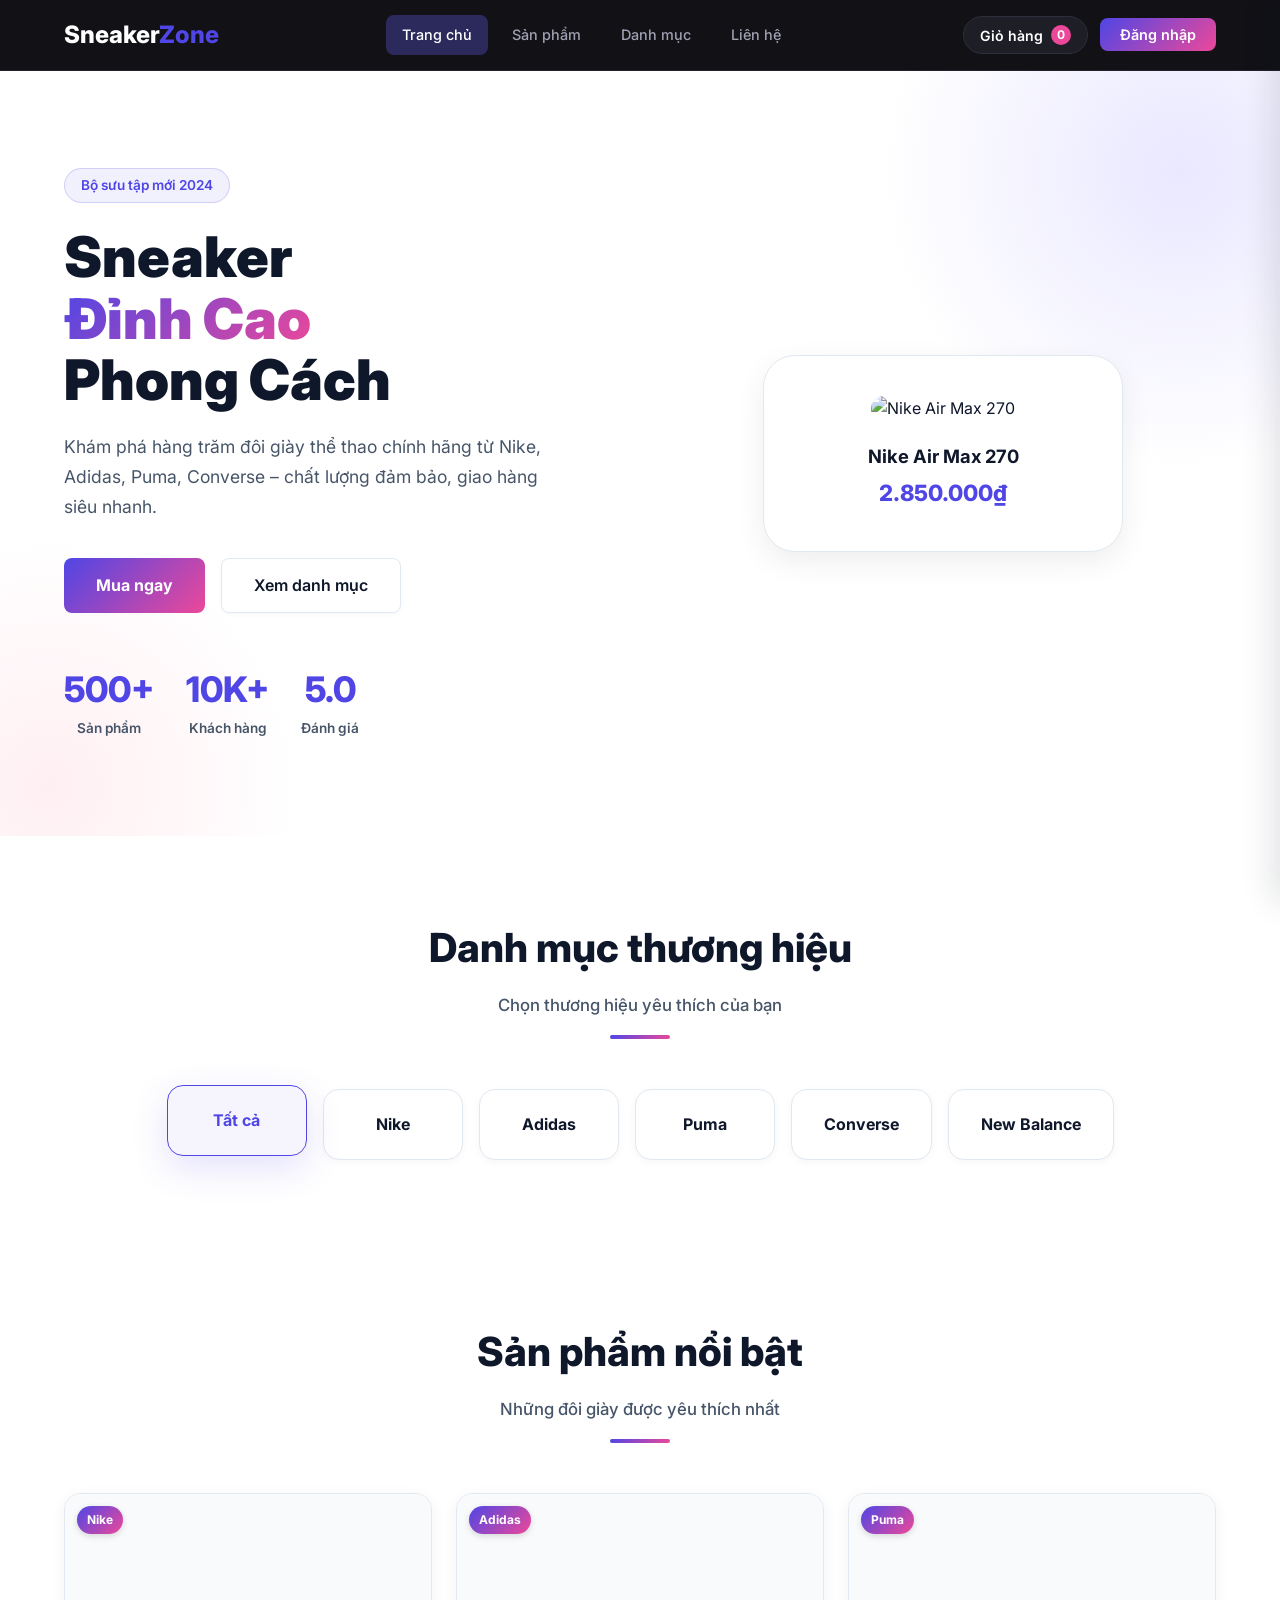
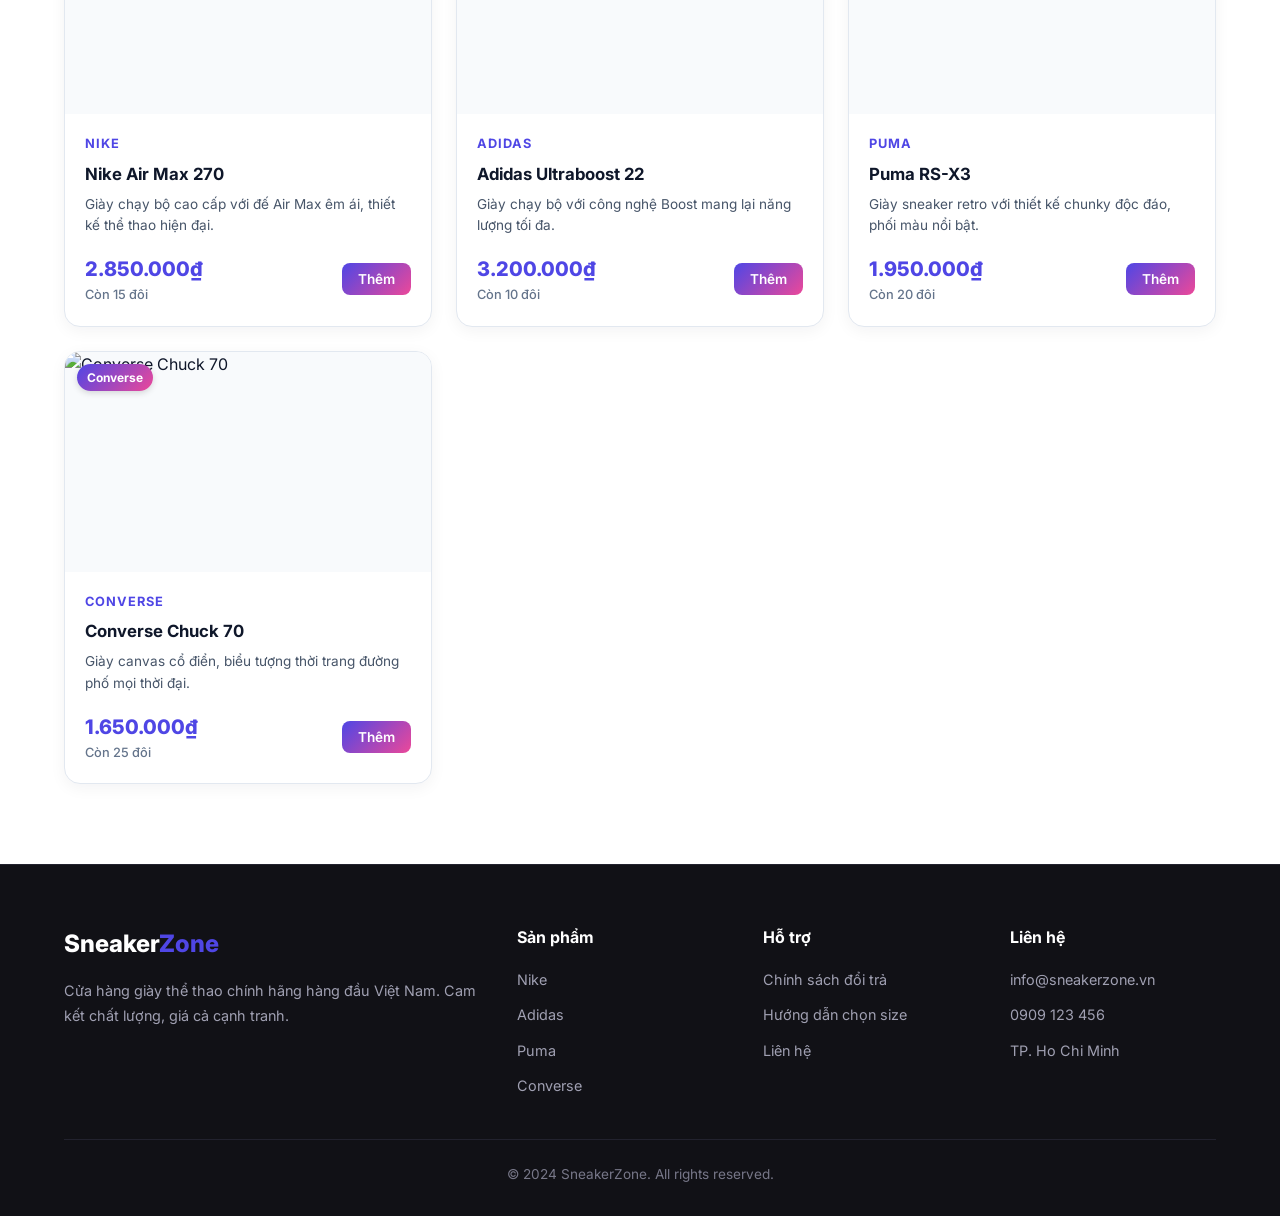
==== index.html @ d0585a39 "up" ====
<!DOCTYPE html>
<html lang="vi">
<head>
  <meta charset="UTF-8" />
  <meta name="viewport" content="width=device-width, initial-scale=1.0" />
  <title>SneakerZone – Giày Thể Thao Cao Cấp</title>
  <meta name="description" content="SneakerZone – Cửa hàng giày thể thao chính hãng Nike, Adidas, Puma, Converse. Chất lượng đảm bảo, giá tốt nhất." />
  <link rel="stylesheet" href="style.css" />
</head>
<body>

<!-- ========== HEADER ========== -->
<header class="header">
  <div class="header-inner">
    <a href="index.html" class="logo">
      <div class="logo-text">Sneaker<span>Zone</span></div>
    </a>

    <nav class="nav" id="mainNav">
      <a href="index.html" class="active">Trang chủ</a>
      <a href="products.html">Sản phẩm</a>
      <a href="#categories">Danh mục</a>
      <a href="#footer">Liên hệ</a>
    </nav>

    <div class="header-actions">
      <!-- Nút giỏ hàng -->
      <button class="btn-icon" id="btnOpenCart" title="Giỏ hàng">
        Giỏ hàng
        <span class="cart-badge" id="cartBadge">0</span>
      </button>

      <!-- Nút đăng nhập / thông tin user -->
      <div id="headerUserArea">
        <a href="login.html" class="btn-login">Đăng nhập</a>
      </div>
    </div>
  </div>
</header>

<!-- ========== CART SIDEBAR ========== -->
<div class="cart-overlay" id="cartOverlay"></div>
<aside class="cart-sidebar" id="cartSidebar">
  <div class="cart-header">
    <h3>Giỏ hàng của bạn</h3>
    <button class="btn-close-cart" id="btnCloseCart">✕</button>
  </div>
  <div class="cart-items" id="cartItemsContainer">
    <div class="cart-empty">
      <p>Giỏ hàng trống</p>
    </div>
  </div>
  <div class="cart-footer" id="cartFooter" style="display:none">
    <div class="cart-total">
      <span>Tổng cộng:</span>
      <span id="cartTotal">0₫</span>
    </div>
    <button class="btn-checkout" id="btnCheckout">Thanh toán ngay →</button>
  </div>
</aside>

<!-- ========== HERO SECTION ========== -->
<section class="hero">
  <div class="hero-content">
    <div class="hero-text">
      <div class="hero-badge">Bộ sưu tập mới 2024</div>
      <h1 class="hero-title">
        Sneaker <br />
        <span class="gradient-text">Đỉnh Cao</span><br />
        Phong Cách
      </h1>
      <p class="hero-desc">
        Khám phá hàng trăm đôi giày thể thao chính hãng từ Nike, Adidas, Puma,
        Converse – chất lượng đảm bảo, giao hàng siêu nhanh.
      </p>
      <div class="hero-btns">
        <a href="products.html" class="btn-primary">Mua ngay</a>
        <a href="#categories" class="btn-secondary">Xem danh mục</a>
      </div>
      <div class="hero-stats">
        <div class="stat">
          <div class="stat-number">500+</div>
          <div class="stat-label">Sản phẩm</div>
        </div>
        <div class="stat">
          <div class="stat-number">10K+</div>
          <div class="stat-label">Khách hàng</div>
        </div>
        <div class="stat">
          <div class="stat-number">5.0</div>
          <div class="stat-label">Đánh giá</div>
        </div>
      </div>
    </div>

    <div class="hero-image-area">
      <div class="hero-shoe-card">
        <img src="https://images.unsplash.com/photo-1542291026-7eec264c27ff?w=400&h=280&fit=crop" alt="Nike Air Max 270" />
        <div class="hero-shoe-label">Nike Air Max 270</div>
        <div class="hero-shoe-price">2.850.000₫</div>
      </div>
    </div>
  </div>
</section>

<!-- ========== CATEGORIES ========== -->
<section class="section" id="categories">
  <div class="section-header">
    <h2>Danh mục thương hiệu</h2>
    <p>Chọn thương hiệu yêu thích của bạn</p>
    <div class="line"></div>
  </div>
  <div class="categories-grid" id="categoriesContainer"></div>
</section>

<!-- ========== FEATURED PRODUCTS ========== -->
<section class="section section-dark" id="featured">
  <div class="section-header">
    <h2>Sản phẩm nổi bật</h2>
    <p>Những đôi giày được yêu thích nhất</p>
    <div class="line"></div>
  </div>
  <div class="products-grid" id="featuredProductsContainer"></div>
</section>

<!-- ========== FOOTER ========== -->
<footer class="footer" id="footer">
  <div class="footer-grid">
    <div class="footer-brand">
      <div class="logo">
      <div class="logo-text">Sneaker<span>Zone</span></div>
      </div>
      <p>Cửa hàng giày thể thao chính hãng hàng đầu Việt Nam. Cam kết chất lượng, giá cả cạnh tranh.</p>
    </div>
    <div class="footer-col">
      <h4>Sản phẩm</h4>
      <ul>
        <li><a href="products.html">Nike</a></li>
        <li><a href="products.html">Adidas</a></li>
        <li><a href="products.html">Puma</a></li>
        <li><a href="products.html">Converse</a></li>
      </ul>
    </div>
    <div class="footer-col">
      <h4>Hỗ trợ</h4>
      <ul>
        <li><a href="#">Chính sách đổi trả</a></li>
        <li><a href="#">Hướng dẫn chọn size</a></li>
        <li><a href="#">Liên hệ</a></li>
      </ul>
    </div>
    <div class="footer-col">
      <h4>Liên hệ</h4>
      <ul>
        <li><a href="#">info@sneakerzone.vn</a></li>
        <li><a href="#">0909 123 456</a></li>
        <li><a href="#">TP. Ho Chi Minh</a></li>
      </ul>
    </div>
  </div>
  <div class="footer-bottom">
    <p>© 2024 SneakerZone. All rights reserved.</p>
  </div>
</footer>

<!-- ========== TOAST ========== -->
<div class="toast-container" id="toastContainer"></div>

<script src="js/Cart.js"></script>
<script src="js/main.js"></script>
</body>
</html>
---- style.css ----
/* ===== GOOGLE FONTS ===== */
@import url('https://fonts.googleapis.com/css2?family=Inter:wght@300;400;500;600;700;800;900&display=swap');

/* ===== CSS VARIABLES ===== */
:root {
  --primary: #4F46E5;        /* Indigo chuẩn hiện đại, tương phản hoàn hảo trên nền trắng */
  --primary-dark: #4338CA;
  --primary-light: #6366F1;
  --secondary: #EC4899;
  --accent: #10B981;

  /* Hệ màu chuẩn xác trên nền trắng (độ tương phản cao, dễ đọc) */
  --dark: #ffffff;           /* nền body = trắng */
  --dark-2: #ffffff;         /* nền section = trắng */
  --dark-3: #f8fafc;         /* nền phụ trợ = slate-50 */
  --dark-card: #ffffff;      /* nền card = trắng */
  --text-primary: #0f172a;   /* chữ chính & tiêu đề = slate-900 đen sắc nét */
  --text-secondary: #475569; /* chữ mô tả = slate-600 xám đậm rõ ràng */
  --text-muted: #64748b;     /* chữ phụ, nhãn nhỏ = slate-500 */
  --border: #e2e8f0;         /* viền phân cách slate-200 */

  --success: #16a34a;
  --warning: #d97706;
  --danger: #dc2626;

  --gradient-main: linear-gradient(135deg, #4F46E5 0%, #EC4899 100%);
  --gradient-card: linear-gradient(145deg, #ffffff 0%, #f8fafc 100%);
  --shadow: 0 4px 20px rgba(15, 23, 42, 0.06);
  --shadow-hover: 0 12px 36px rgba(79, 70, 229, 0.16);
  --radius: 16px;
  --radius-sm: 8px;
  --transition: all 0.25s ease;
}

/* ===== RESET & BASE ===== */
* {
  margin: 0;
  padding: 0;
  box-sizing: border-box;
}

body {
  font-family: 'Inter', sans-serif;
  background-color: var(--dark);
  color: var(--text-primary);
  min-height: 100vh;
  line-height: 1.6;
}

a {
  text-decoration: none;
  color: inherit;
}

ul { list-style: none; }
img { max-width: 100%; }
button { cursor: pointer; font-family: inherit; }
input, textarea, select { font-family: inherit; }

/* ===== SCROLLBAR ===== */
::-webkit-scrollbar { width: 6px; }
::-webkit-scrollbar-track { background: #f0f0f5; }
::-webkit-scrollbar-thumb { background: var(--primary); border-radius: 3px; }

/* ===== HEADER ===== */
.header {
  position: sticky;
  top: 0;
  z-index: 1000;
  background: #111116;
  border-bottom: 1px solid #22222e;
  padding: 0 5%;
}

.header-inner {
  display: flex;
  align-items: center;
  justify-content: space-between;
  height: 70px;
  max-width: 1400px;
  margin: 0 auto;
}

.logo {
  display: flex;
  align-items: center;
  gap: 10px;
  font-size: 1.5rem;
  font-weight: 800;
  color: #ffffff;
}

.logo-icon { font-size: 2rem; }
.logo-text { color: #ffffff; }
.logo-text span { color: var(--primary); }

.nav { display: flex; gap: 8px; }
.nav a {
  padding: 8px 16px;
  border-radius: var(--radius-sm);
  font-weight: 500;
  color: #a0a0b2;
  transition: var(--transition);
  font-size: 0.9rem;
}
.nav a:hover {
  color: #ffffff;
  background: rgba(255, 255, 255, 0.08);
}
.nav a.active {
  color: #ffffff;
  background: rgba(108, 99, 255, 0.3);
}

.header-actions { display: flex; align-items: center; gap: 12px; }

.btn-icon {
  position: relative;
  width: auto;
  min-height: 38px;
  padding: 8px 16px;
  border: 1px solid #2e2e3d;
  background: #1e1e26;
  border-radius: 20px;
  display: inline-flex;
  align-items: center;
  gap: 8px;
  font-size: 0.88rem;
  font-weight: 600;
  transition: var(--transition);
  color: #ffffff;
}
.btn-icon:hover { border-color: var(--primary); background: #282834; }

.cart-badge {
  position: static;
  background: var(--secondary);
  color: white;
  min-width: 20px;
  height: 20px;
  padding: 0 6px;
  border-radius: 10px;
  font-size: 0.75rem;
  font-weight: 700;
  display: inline-flex;
  align-items: center;
  justify-content: center;
  line-height: 1;
}

.btn-login {
  padding: 8px 20px;
  background: var(--gradient-main);
  border: none;
  border-radius: var(--radius-sm);
  color: white;
  font-weight: 600;
  font-size: 0.9rem;
  transition: var(--transition);
}
.btn-login:hover { opacity: 0.85; transform: translateY(-1px); box-shadow: var(--shadow); }

.user-info {
  display: flex; align-items: center; gap: 8px;
  font-size: 0.9rem;
  padding: 6px 14px;
  background: #1e1e26;
  border: 1px solid #2e2e3d;
  border-radius: 20px;
  color: #ffffff;
}
.user-info span { color: #ffffff; }
.user-info .avatar {
  width: 28px; height: 28px;
  background: var(--gradient-main);
  border-radius: 50%;
  display: flex; align-items: center; justify-content: center;
  font-size: 0.8rem;
  color: #ffffff;
}
.btn-logout {
  padding: 6px 12px;
  background: transparent;
  border: 1px solid var(--danger);
  border-radius: var(--radius-sm);
  color: var(--danger);
  font-size: 0.8rem;
  transition: var(--transition);
}
.btn-logout:hover { background: var(--danger); color: white; }

/* ===== HERO SECTION ===== */
.hero {
  min-height: 85vh;
  display: flex;
  align-items: center;
  padding: 0 5%;
  background: #ffffff;
  position: relative;
  overflow: hidden;
}
.hero::before {
  content: '';
  position: absolute;
  top: -200px; right: -200px;
  width: 600px; height: 600px;
  background: radial-gradient(circle, rgba(108,99,255,0.15) 0%, transparent 70%);
  border-radius: 50%;
}
.hero::after {
  content: '';
  position: absolute;
  bottom: -200px; left: -200px;
  width: 500px; height: 500px;
  background: radial-gradient(circle, rgba(255,101,132,0.1) 0%, transparent 70%);
  border-radius: 50%;
}

.hero-content {
  max-width: 1400px;
  margin: 0 auto;
  display: grid;
  grid-template-columns: 1fr 1fr;
  gap: 60px;
  align-items: center;
  width: 100%;
  position: relative; z-index: 1;
}

.hero-badge {
  display: inline-flex; align-items: center; gap: 8px;
  background: rgba(79, 70, 229, 0.08);
  border: 1px solid rgba(79, 70, 229, 0.2);
  padding: 6px 16px;
  border-radius: 100px;
  font-size: 0.85rem;
  color: var(--primary);
  font-weight: 600;
  margin-bottom: 24px;
}

.hero-title {
  font-size: 3.5rem;
  font-weight: 900;
  line-height: 1.1;
  margin-bottom: 20px;
  color: var(--text-primary);
}
.hero-title .gradient-text {
  background: var(--gradient-main);
  -webkit-background-clip: text;
  -webkit-text-fill-color: transparent;
  background-clip: text;
}

.hero-desc {
  color: var(--text-secondary);
  font-size: 1.1rem;
  margin-bottom: 36px;
  max-width: 480px;
  line-height: 1.7;
}

.hero-btns { display: flex; gap: 16px; flex-wrap: wrap; }
.btn-primary {
  padding: 14px 32px;
  background: var(--gradient-main);
  border: none;
  border-radius: var(--radius-sm);
  color: white;
  font-weight: 700;
  font-size: 1rem;
  transition: var(--transition);
  display: inline-flex; align-items: center; gap: 8px;
}
.btn-primary:hover { transform: translateY(-2px); box-shadow: var(--shadow-hover); opacity: 0.9; }

.btn-secondary {
  padding: 14px 32px;
  background: #ffffff;
  border: 1px solid var(--border);
  border-radius: var(--radius-sm);
  color: var(--text-primary);
  font-weight: 600;
  font-size: 1rem;
  transition: var(--transition);
  display: inline-flex; align-items: center; gap: 8px;
  box-shadow: 0 2px 4px rgba(0, 0, 0, 0.03);
}
.btn-secondary:hover { border-color: var(--primary); color: var(--primary); background: rgba(79, 70, 229, 0.04); }

.hero-stats {
  display: flex; gap: 32px; margin-top: 48px;
}
.stat { text-align: center; }
.stat-number { font-size: 2.2rem; font-weight: 800; color: var(--primary); }
.stat-label { font-size: 0.85rem; color: var(--text-secondary); font-weight: 600; }

.hero-image-area {
  display: flex; align-items: center; justify-content: center;
  position: relative;
}
.hero-shoe-card {
  background: #ffffff;
  border: 1px solid var(--border);
  border-radius: 32px;
  padding: 40px;
  width: 360px;
  text-align: center;
  box-shadow: 0 10px 30px rgba(0, 0, 0, 0.07);
  animation: floatUpDown 3s ease-in-out infinite;
}
@keyframes floatUpDown {
  0%, 100% { transform: translateY(0px); }
  50% { transform: translateY(-12px); }
}
.hero-shoe-card img { width: 100%; border-radius: 16px; }
.hero-shoe-label {
  margin-top: 20px;
  font-weight: 700;
  font-size: 1.15rem;
  color: var(--text-primary);
}
.hero-shoe-price { color: var(--primary); font-size: 1.4rem; font-weight: 800; margin-top: 4px; }

/* ===== SECTIONS ===== */
.section { padding: 80px 5%; }
.section-dark { background: var(--dark-2); }
.section-header { text-align: center; margin-bottom: 50px; }
.section-header h2 { font-size: 2.5rem; font-weight: 800; margin-bottom: 12px; color: var(--text-primary); }
.section-header p { color: var(--text-secondary); font-size: 1.05rem; font-weight: 500; }
.section-header .line {
  width: 60px; height: 4px;
  background: var(--gradient-main);
  border-radius: 2px;
  margin: 16px auto 0;
}

/* ===== CATEGORIES ===== */
.categories-grid {
  display: flex;
  gap: 16px;
  flex-wrap: wrap;
  justify-content: center;
  max-width: 1400px; margin: 0 auto;
}

.category-card {
  background: #ffffff;
  border: 1px solid var(--border);
  border-radius: var(--radius);
  padding: 22px 32px;
  text-align: center;
  cursor: pointer;
  transition: var(--transition);
  min-width: 140px;
  box-shadow: 0 2px 8px rgba(15, 23, 42, 0.04);
}
.category-card:hover, .category-card.active {
  border-color: var(--primary);
  background: rgba(79, 70, 229, 0.05);
  transform: translateY(-4px);
  box-shadow: var(--shadow-hover);
}
.category-card:hover .category-name,
.category-card.active .category-name {
  color: var(--primary);
}
.category-icon { font-size: 2.5rem; margin-bottom: 8px; }
.category-name { font-weight: 700; font-size: 1rem; color: var(--text-primary); }

/* ===== PRODUCTS GRID ===== */
.products-grid {
  display: grid;
  grid-template-columns: repeat(auto-fill, minmax(280px, 1fr));
  gap: 24px;
  max-width: 1400px; margin: 0 auto;
}

.product-card {
  background: #ffffff;
  border: 1px solid var(--border);
  border-radius: var(--radius);
  overflow: hidden;
  transition: var(--transition);
  cursor: pointer;
  box-shadow: 0 4px 16px rgba(15, 23, 42, 0.05);
}
.product-card:hover {
  border-color: var(--primary);
  transform: translateY(-6px);
  box-shadow: var(--shadow-hover);
}

.product-image-wrap {
  position: relative;
  overflow: hidden;
  height: 220px;
  background: var(--dark-3);
}
.product-image-wrap img {
  width: 100%; height: 100%;
  object-fit: cover;
  transition: transform 0.5s ease;
}
.product-card:hover .product-image-wrap img { transform: scale(1.08); }

.product-badge {
  position: absolute; top: 12px; left: 12px;
  background: var(--gradient-main);
  color: white;
  padding: 4px 10px;
  border-radius: 100px;
  font-size: 0.75rem;
  font-weight: 700;
  box-shadow: 0 2px 6px rgba(0, 0, 0, 0.15);
}

.product-info { padding: 20px; }
.product-category { color: var(--primary); font-size: 0.8rem; font-weight: 700; text-transform: uppercase; letter-spacing: 1px; }
.product-name { font-size: 1.05rem; font-weight: 700; margin: 6px 0; color: var(--text-primary); }
.product-desc { color: var(--text-secondary); font-size: 0.85rem; margin-bottom: 16px; line-height: 1.6; display: -webkit-box; -webkit-line-clamp: 2; -webkit-box-orient: vertical; overflow: hidden; }

.product-footer {
  display: flex; align-items: center; justify-content: space-between;
}
.product-price { font-size: 1.25rem; font-weight: 800; color: var(--primary); }
.product-stock { font-size: 0.8rem; color: var(--text-muted); font-weight: 500; }

.btn-add-cart {
  padding: 8px 16px;
  background: var(--gradient-main);
  border: none;
  border-radius: var(--radius-sm);
  color: white;
  font-weight: 600;
  font-size: 0.85rem;
  transition: var(--transition);
}
.btn-add-cart:hover { opacity: 0.85; transform: scale(1.05); }

/* ===== CART SIDEBAR ===== */
.cart-overlay {
  position: fixed; inset: 0; z-index: 2000;
  background: rgba(0,0,0,0.6);
  backdrop-filter: blur(4px);
  display: none;
}
.cart-overlay.open { display: block; }

.cart-sidebar {
  position: fixed; top: 0; right: -420px;
  width: 420px; height: 100vh;
  background: #ffffff;
  border-left: 1px solid var(--border);
  z-index: 2001;
  display: flex; flex-direction: column;
  transition: right 0.4s cubic-bezier(0.4,0,0.2,1);
  box-shadow: -8px 0 30px rgba(15, 23, 42, 0.12);
}
.cart-sidebar.open { right: 0; }

.cart-header {
  padding: 24px;
  border-bottom: 1px solid var(--border);
  display: flex; align-items: center; justify-content: space-between;
}
.cart-header h3 { font-size: 1.2rem; font-weight: 700; color: var(--text-primary); }
.btn-close-cart {
  width: 36px; height: 36px;
  background: #f8fafc;
  border: 1px solid var(--border);
  border-radius: var(--radius-sm);
  color: var(--text-secondary); font-size: 1.2rem;
  display: flex; align-items: center; justify-content: center;
  transition: var(--transition);
}
.btn-close-cart:hover { border-color: var(--danger); color: var(--danger); }

.cart-items { flex: 1; overflow-y: auto; padding: 16px 24px; }

.cart-empty {
  text-align: center; padding: 60px 20px;
  color: var(--text-muted);
}
.cart-empty p { font-size: 1rem; font-weight: 500; color: var(--text-secondary); }

.cart-item {
  display: flex; gap: 12px; align-items: center;
  padding: 12px 0;
  border-bottom: 1px solid var(--border);
}
.cart-item img { width: 70px; height: 70px; object-fit: cover; border-radius: var(--radius-sm); }
.cart-item-info { flex: 1; }
.cart-item-name { font-weight: 600; font-size: 0.95rem; margin-bottom: 4px; color: var(--text-primary); }
.cart-item-price { color: var(--primary); font-weight: 700; }

.cart-item-controls {
  display: flex; align-items: center; gap: 8px;
}
.qty-btn {
  width: 28px; height: 28px;
  background: #f8fafc;
  border: 1px solid var(--border);
  border-radius: 6px;
  color: var(--text-primary);
  font-size: 1rem; font-weight: 700;
  display: flex; align-items: center; justify-content: center;
  transition: var(--transition);
}
.qty-btn:hover { border-color: var(--primary); color: var(--primary); }
.qty-num { font-weight: 700; min-width: 20px; text-align: center; color: var(--text-primary); }
.btn-remove-cart {
  background: none; border: none;
  color: var(--danger); font-size: 1rem;
  transition: var(--transition); padding: 4px;
}
.btn-remove-cart:hover { transform: scale(1.2); }

.cart-footer {
  padding: 24px;
  border-top: 1px solid var(--border);
}
.cart-total { display: flex; justify-content: space-between; margin-bottom: 16px; align-items: center; }
.cart-total span:first-child { color: var(--text-secondary); font-weight: 600; font-size: 1rem; }
.cart-total span:last-child { font-size: 1.35rem; font-weight: 800; color: var(--primary); }
.btn-checkout {
  width: 100%;
  padding: 14px;
  background: var(--gradient-main);
  border: none;
  border-radius: var(--radius-sm);
  color: white;
  font-weight: 700;
  font-size: 1rem;
  transition: var(--transition);
}
.btn-checkout:hover { opacity: 0.85; transform: translateY(-1px); box-shadow: var(--shadow); }

/* ===== LOGIN PAGE ===== */
.login-page {
  min-height: 100vh;
  display: flex; align-items: center; justify-content: center;
  background: var(--dark);
  padding: 20px;
  position: relative; overflow: hidden;
}
.login-page::before {
  content: '';
  position: absolute; top: -300px; left: -300px;
  width: 700px; height: 700px;
  background: radial-gradient(circle, rgba(108,99,255,0.1) 0%, transparent 60%);
  border-radius: 50%;
}

.login-card {
  background: #ffffff;
  border: 1px solid var(--border);
  border-radius: 24px;
  padding: 48px;
  width: 100%; max-width: 440px;
  position: relative; z-index: 1;
  box-shadow: 0 10px 30px rgba(15, 23, 42, 0.08);
}
.login-logo { text-align: center; margin-bottom: 32px; }
.login-logo .logo-icon { font-size: 3rem; }
.login-logo h2 { font-size: 1.8rem; font-weight: 800; margin-top: 8px; color: var(--text-primary); }
.login-logo p { color: var(--text-secondary); font-size: 0.9rem; }

.form-group { margin-bottom: 20px; }
.form-group label { display: block; margin-bottom: 8px; font-weight: 600; font-size: 0.9rem; color: var(--text-primary); }
.form-group input {
  width: 100%; padding: 12px 16px;
  background: #f8fafc;
  border: 1px solid var(--border);
  border-radius: var(--radius-sm);
  color: var(--text-primary);
  font-size: 0.95rem;
  transition: var(--transition);
}
.form-group input:focus {
  outline: none;
  border-color: var(--primary);
  box-shadow: 0 0 0 3px rgba(79, 70, 229, 0.1);
  background: #ffffff;
}
.form-group .error-msg { color: var(--danger); font-size: 0.8rem; margin-top: 6px; display: none; }
.form-group .error-msg.show { display: block; }

.btn-submit {
  width: 100%; padding: 14px;
  background: var(--gradient-main);
  border: none;
  border-radius: var(--radius-sm);
  color: white;
  font-weight: 700;
  font-size: 1rem;
  transition: var(--transition);
  margin-top: 8px;
}
.btn-submit:hover { opacity: 0.85; transform: translateY(-1px); box-shadow: var(--shadow); }

.login-hint {
  margin-top: 24px;
  padding: 16px;
  background: rgba(79, 70, 229, 0.05);
  border: 1px solid rgba(79, 70, 229, 0.15);
  border-radius: var(--radius-sm);
  font-size: 0.85rem;
  color: var(--text-secondary);
  line-height: 1.8;
}
.login-hint strong { color: var(--text-primary); }
.login-hint code {
  background: #ffffff;
  padding: 2px 6px;
  border: 1px solid var(--border);
  border-radius: 4px;
  color: var(--primary);
  font-weight: 600;
}

/* ===== ADMIN PANEL ===== */
.admin-layout {
  display: flex; min-height: 100vh;
}

.admin-sidebar {
  width: 260px; flex-shrink: 0;
  background: #111116;
  border-right: 1px solid #22222e;
  padding: 24px 0;
  position: sticky; top: 0; height: 100vh; overflow-y: auto;
}
.admin-sidebar .logo { padding: 0 24px 24px; border-bottom: 1px solid #22222e; color: #ffffff; }
.admin-sidebar .logo-text { color: #ffffff; }
.admin-sidebar .logo-text span { color: var(--primary); }
.sidebar-nav { padding: 16px 12px; }
.sidebar-nav a {
  display: flex; align-items: center; gap: 12px;
  padding: 12px 16px;
  border-radius: var(--radius-sm);
  color: #a0a0b2;
  font-weight: 500;
  transition: var(--transition);
  margin-bottom: 4px;
}
.sidebar-nav a:hover, .sidebar-nav a.active {
  background: rgba(108,99,255,0.25);
  color: #ffffff;
}
.sidebar-nav a .nav-icon { font-size: 1.2rem; width: 24px; }

.admin-main { flex: 1; padding: 32px; background: #ffffff; overflow-y: auto; }
.admin-page-header {
  display: flex; align-items: center; justify-content: space-between;
  margin-bottom: 32px;
}
.admin-page-header h1 { font-size: 1.8rem; font-weight: 800; color: var(--text-primary); }

/* ===== STATS CARDS ===== */
.stats-grid {
  display: grid;
  grid-template-columns: repeat(auto-fit, minmax(220px, 1fr));
  gap: 20px;
  margin-bottom: 32px;
}
.stat-card {
  background: #ffffff;
  border: 1px solid var(--border);
  border-radius: var(--radius);
  padding: 24px;
  display: flex; align-items: center; gap: 16px;
  transition: var(--transition);
  box-shadow: 0 2px 10px rgba(15, 23, 42, 0.04);
}
.stat-card:hover { border-color: var(--primary); transform: translateY(-2px); }
.stat-icon {
  width: 56px; height: 56px;
  background: rgba(79, 70, 229, 0.08);
  border-radius: var(--radius-sm);
  display: flex; align-items: center; justify-content: center;
  font-size: 1.8rem;
  color: var(--primary);
}
.stat-info .stat-value { font-size: 1.8rem; font-weight: 800; color: var(--text-primary); }
.stat-info .stat-label { color: var(--text-secondary); font-size: 0.85rem; font-weight: 600; }

/* ===== TABLE ===== */
.table-wrap {
  background: #ffffff;
  border: 1px solid var(--border);
  border-radius: var(--radius);
  overflow: hidden;
  box-shadow: 0 2px 10px rgba(15, 23, 42, 0.04);
}
.table-toolbar {
  padding: 16px 20px;
  display: flex; align-items: center; justify-content: space-between;
  border-bottom: 1px solid var(--border);
}
.table-toolbar strong { color: var(--text-primary); font-size: 1.05rem; font-weight: 700; }
.search-input {
  padding: 8px 16px;
  background: #ffffff;
  border: 1px solid var(--border);
  border-radius: var(--radius-sm);
  color: var(--text-primary);
  font-size: 0.9rem;
  width: 280px;
  transition: var(--transition);
}
.search-input:focus { outline: none; border-color: var(--primary); }

table { width: 100%; border-collapse: collapse; }
thead { background: #f8fafc; }
th { padding: 14px 16px; text-align: left; font-size: 0.8rem; font-weight: 700; color: #475569; text-transform: uppercase; letter-spacing: 0.5px; }
td { padding: 14px 16px; border-top: 1px solid var(--border); font-size: 0.9rem; vertical-align: middle; color: #1e293b; font-weight: 500; }
tr:hover td { background: rgba(79, 70, 229, 0.03); }

.td-img { width: 50px; height: 50px; object-fit: cover; border-radius: 8px; }
.badge {
  padding: 4px 10px;
  border-radius: 100px;
  font-size: 0.75rem;
  font-weight: 700;
}
.badge-primary { background: rgba(79, 70, 229, 0.1); color: #4338ca; }
.badge-success { background: rgba(22, 163, 74, 0.1); color: #15803d; }
.badge-warning { background: rgba(217, 119, 6, 0.12); color: #b45309; }
.badge-danger { background: rgba(220, 38, 38, 0.1); color: #b91c1c; }

.btn-edit, .btn-delete {
  padding: 6px 12px;
  border-radius: 6px;
  font-size: 0.8rem;
  font-weight: 600;
  transition: var(--transition);
  border: none;
}
.btn-edit { background: rgba(79, 70, 229, 0.1); color: var(--primary); }
.btn-edit:hover { background: var(--primary); color: white; }
.btn-delete { background: rgba(220, 38, 38, 0.1); color: var(--danger); }
.btn-delete:hover { background: var(--danger); color: white; }

/* ===== MODAL ===== */
.modal-overlay {
  position: fixed; inset: 0; z-index: 3000;
  background: rgba(0,0,0,0.6);
  backdrop-filter: blur(4px);
  display: none;
  align-items: center;
  justify-content: center;
  padding: 20px;
}
.modal-overlay.open { display: flex; }

.modal {
  background: #ffffff;
  border: 1px solid var(--border);
  border-radius: 24px;
  padding: 40px;
  width: 100%; max-width: 520px;
  max-height: 90vh;
  overflow-y: auto;
  animation: fadeScaleIn 0.3s ease;
  box-shadow: 0 20px 40px rgba(15, 23, 42, 0.16);
}
@keyframes fadeScaleIn {
  from { opacity: 0; transform: scale(0.9) translateY(20px); }
  to { opacity: 1; transform: scale(1) translateY(0); }
}

.modal-header {
  display: flex; align-items: center; justify-content: space-between;
  margin-bottom: 28px;
}
.modal-header h3 { font-size: 1.3rem; font-weight: 700; color: var(--text-primary); }
.btn-close-modal {
  width: 32px; height: 32px;
  background: #f8fafc; border: 1px solid var(--border);
  border-radius: 6px; color: var(--text-secondary);
  font-size: 1rem; display: flex; align-items: center; justify-content: center;
  transition: var(--transition);
}
.btn-close-modal:hover { border-color: var(--danger); color: var(--danger); }

.form-row { display: grid; grid-template-columns: 1fr 1fr; gap: 16px; }
.form-group select {
  width: 100%; padding: 12px 16px;
  background: #ffffff;
  border: 1px solid var(--border);
  border-radius: var(--radius-sm);
  color: var(--text-primary);
  font-size: 0.95rem;
  transition: var(--transition);
}
.form-group select:focus { outline: none; border-color: var(--primary); }
.form-group textarea {
  width: 100%; padding: 12px 16px;
  background: #ffffff;
  border: 1px solid var(--border);
  border-radius: var(--radius-sm);
  color: var(--text-primary);
  font-size: 0.95rem;
  transition: var(--transition);
  resize: vertical;
}
.form-group textarea:focus { outline: none; border-color: var(--primary); }

.modal-footer { display: flex; gap: 12px; justify-content: flex-end; margin-top: 28px; }
.btn-cancel {
  padding: 10px 24px;
  background: transparent;
  border: 1px solid var(--border);
  border-radius: var(--radius-sm);
  color: var(--text-secondary); font-weight: 600;
  transition: var(--transition);
}
.btn-cancel:hover { border-color: var(--text-primary); color: var(--text-primary); }
.btn-save {
  padding: 10px 24px;
  background: var(--gradient-main);
  border: none;
  border-radius: var(--radius-sm);
  color: white; font-weight: 700;
  transition: var(--transition);
}
.btn-save:hover { opacity: 0.85; box-shadow: var(--shadow); }

/* ===== TOAST NOTIFICATION ===== */
.toast-container {
  position: fixed; bottom: 24px; right: 24px;
  z-index: 9999; display: flex; flex-direction: column; gap: 12px;
}
.toast {
  background: var(--dark-card);
  border: 1px solid var(--border);
  border-left: 4px solid var(--success);
  border-radius: var(--radius-sm);
  padding: 14px 20px;
  font-size: 0.9rem; font-weight: 500;
  min-width: 280px;
  box-shadow: var(--shadow);
  animation: slideInRight 0.3s ease;
  display: flex; align-items: center; gap: 10px;
}
.toast.error { border-left-color: var(--danger); }
@keyframes slideInRight {
  from { opacity: 0; transform: translateX(50px); }
  to { opacity: 1; transform: translateX(0); }
}

/* ===== FOOTER ===== */
.footer {
  background: #111116;
  color: #ffffff;
  border-top: 1px solid #22222e;
  padding: 60px 5% 30px;
}
.footer-grid {
  display: grid; grid-template-columns: 2fr 1fr 1fr 1fr;
  gap: 40px; max-width: 1400px; margin: 0 auto 40px;
}
.footer-brand .logo { margin-bottom: 16px; color: #ffffff; }
.footer-brand .logo-text { color: #ffffff; }
.footer-brand .logo-text span { color: var(--primary); }
.footer-brand p { color: #a0a0b2; font-size: 0.9rem; line-height: 1.7; }
.footer-col h4 { font-weight: 700; margin-bottom: 16px; color: #ffffff; }
.footer-col ul { display: flex; flex-direction: column; gap: 10px; }
.footer-col ul a { color: #a0a0b2; font-size: 0.9rem; transition: var(--transition); }
.footer-col ul a:hover { color: #ffffff; }
.footer-bottom {
  max-width: 1400px; margin: 0 auto;
  text-align: center; padding-top: 24px;
  border-top: 1px solid #22222e;
  color: #777788; font-size: 0.85rem;
}

/* ===== UTILS ===== */
.container { max-width: 1400px; margin: 0 auto; }
.text-center { text-align: center; }
.hidden { display: none !important; }
.mt-8 { margin-top: 8px; }
.mt-16 { margin-top: 16px; }
.mt-24 { margin-top: 24px; }

/* ===== RESPONSIVE ===== */
@media (max-width: 900px) {
  .hero-content { grid-template-columns: 1fr; text-align: center; }
  .hero-image-area { display: none; }
  .hero-title { font-size: 2.5rem; }
  .footer-grid { grid-template-columns: 1fr 1fr; }
  .admin-layout { flex-direction: column; }
  .admin-sidebar { width: 100%; height: auto; position: static; }
  .form-row { grid-template-columns: 1fr; }
}
@media (max-width: 600px) {
  .nav { display: none; }
  .hero-stats { gap: 20px; }
  .hero-btns { flex-direction: column; }
  .cart-sidebar { width: 100%; right: -100%; }
  .footer-grid { grid-template-columns: 1fr; }
}
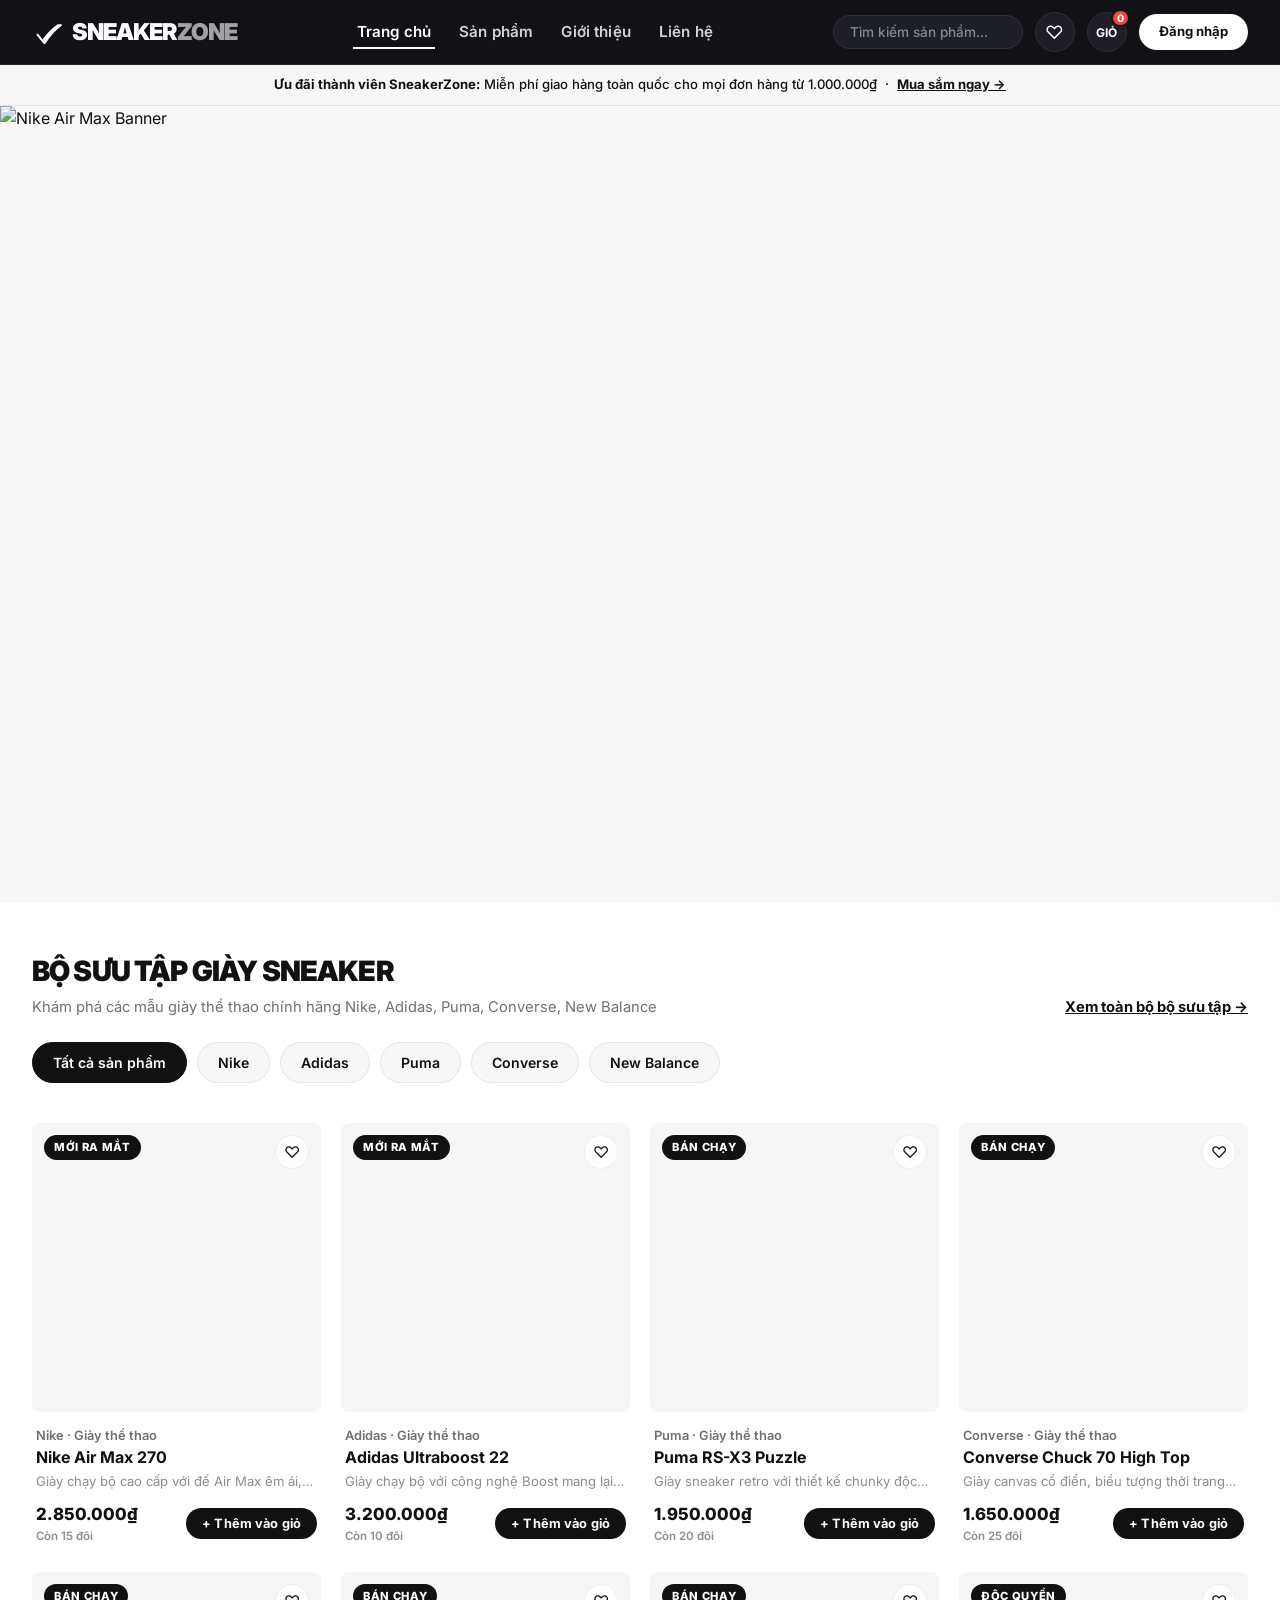
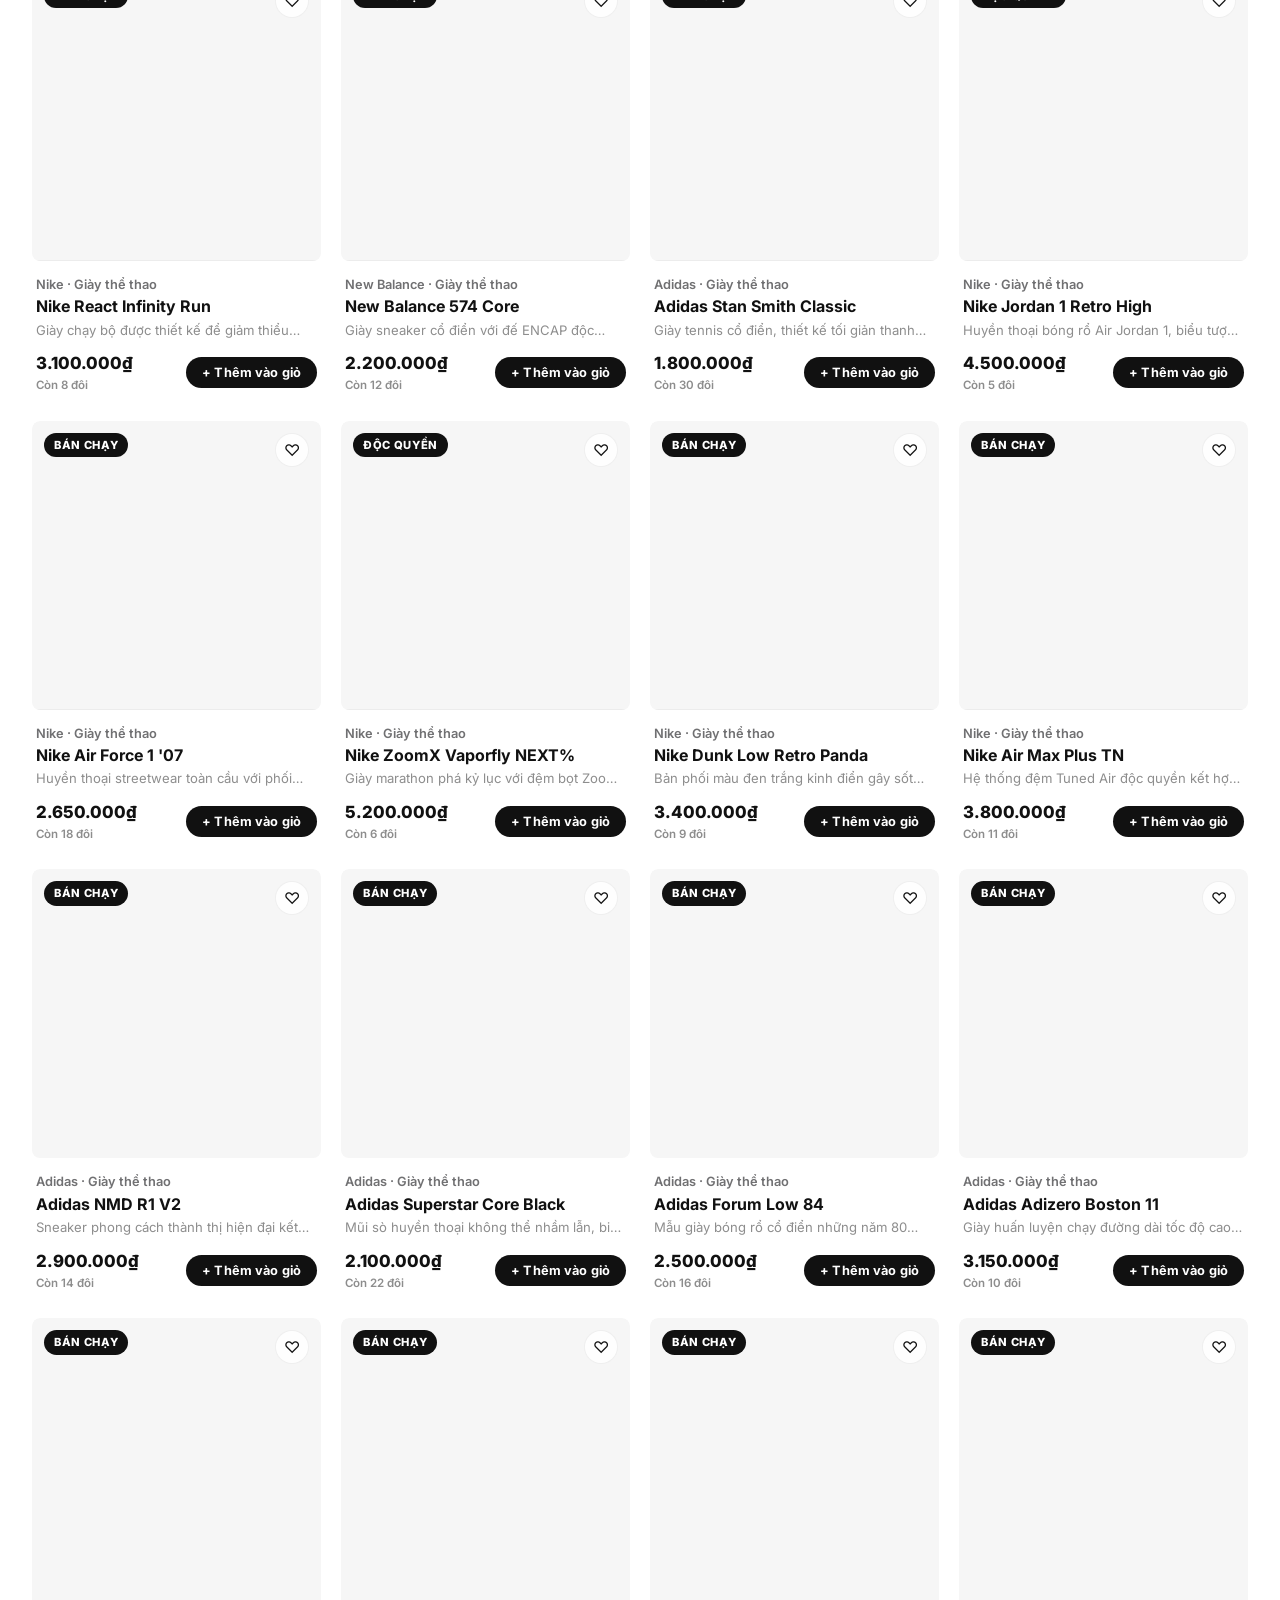
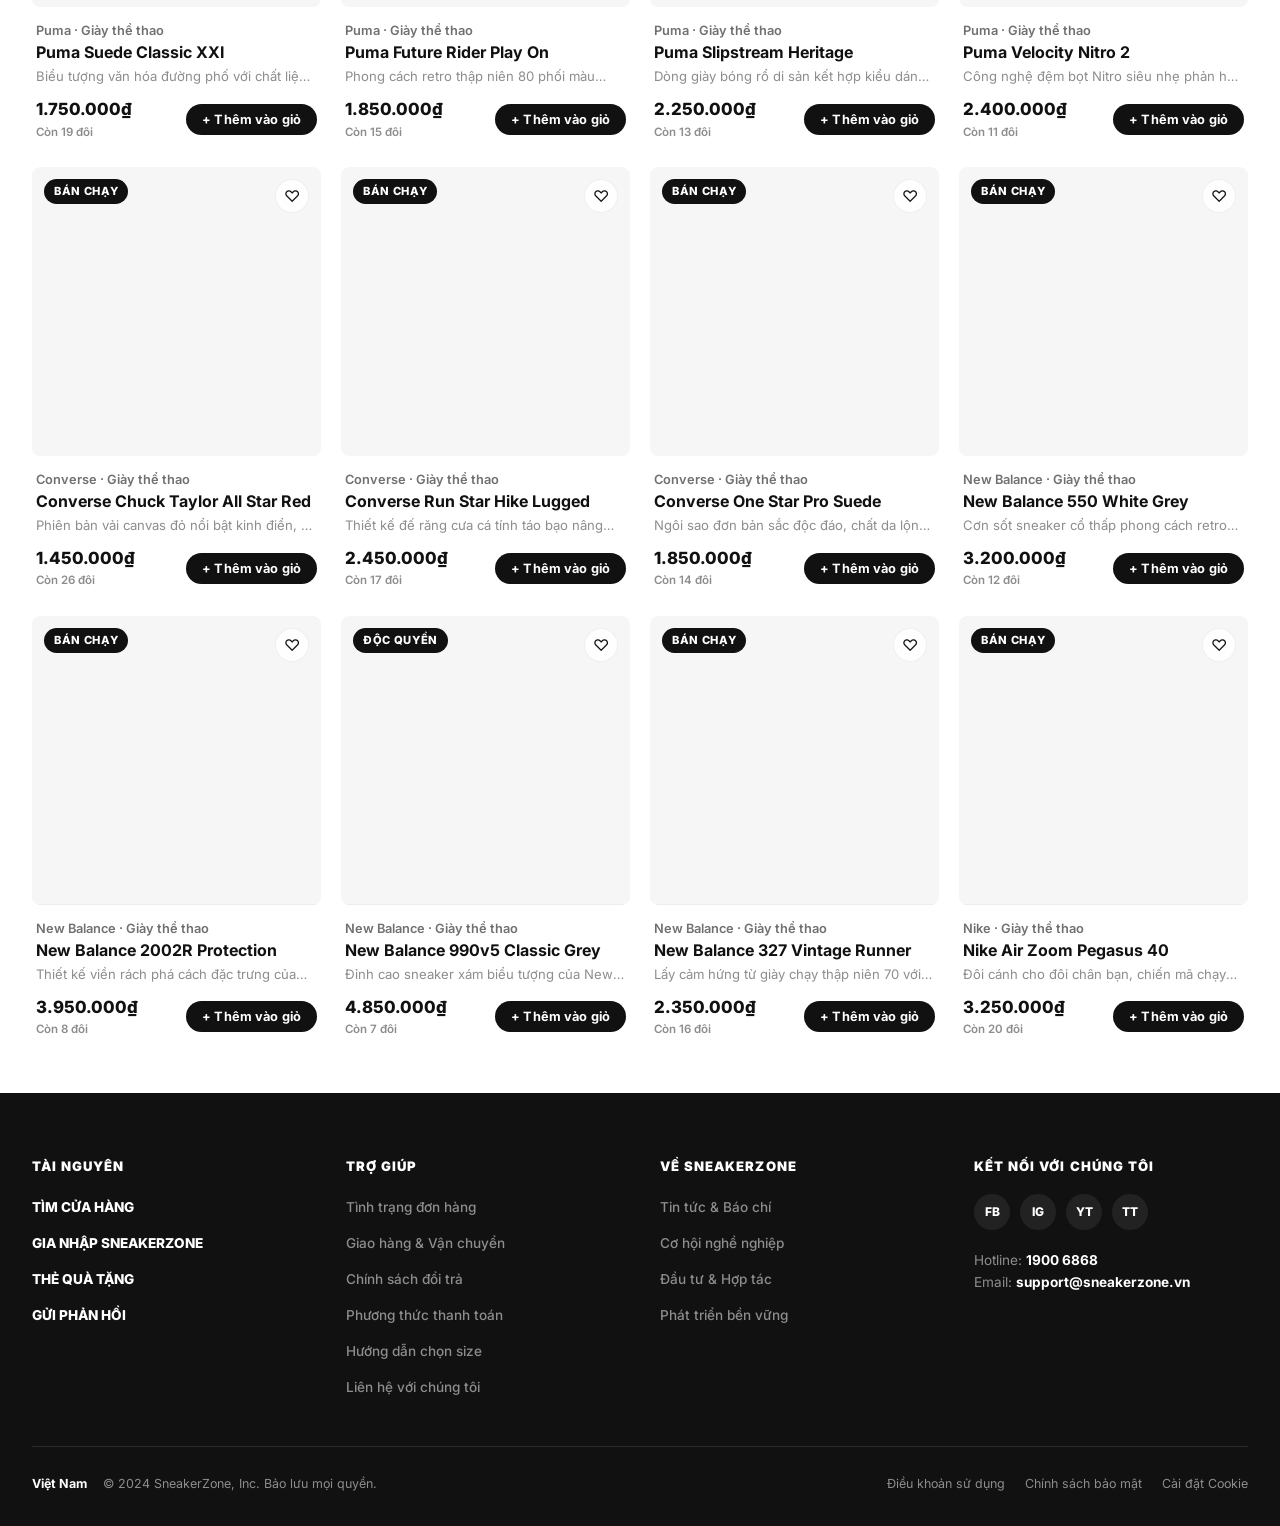
==== commit b457265a: "update" ====
--- a/index.html
+++ b/index.html
@@ -3,169 +3,177 @@
 <head>
   <meta charset="UTF-8" />
   <meta name="viewport" content="width=device-width, initial-scale=1.0" />
-  <title>SneakerZone – Giày Thể Thao Cao Cấp</title>
-  <meta name="description" content="SneakerZone – Cửa hàng giày thể thao chính hãng Nike, Adidas, Puma, Converse. Chất lượng đảm bảo, giá tốt nhất." />
+  <title>SneakerZone – Just Do It | Giày Thể Thao Chính Hãng</title>
+  <meta name="description" content="SneakerZone – Cửa hàng giày thể thao chính hãng Nike, Adidas, Puma, Converse. Phong cách thể thao đỉnh cao, giao hàng toàn quốc." />
   <link rel="stylesheet" href="style.css" />
 </head>
 <body>
 
-<!-- ========== HEADER ========== -->
+<!-- ========== MAIN NIKE HEADER ========== -->
 <header class="header">
   <div class="header-inner">
+    <!-- Nike-style SneakerZone Logo -->
     <a href="index.html" class="logo">
-      <div class="logo-text">Sneaker<span>Zone</span></div>
+      <svg class="swoosh-icon" viewBox="0 0 24 24" fill="currentColor">
+        <path d="M21.7 4.2C15.8 8.1 10.6 13.8 6.5 19.5 5 17.5 3.5 15.6 2.3 14c-.6-.7-1.7-.2-1.7.7 0 .5.3 1 .7 1.4 3 3.6 5.8 7.3 6.6 7.8.6.4 1.3.1 1.7-.5 4.3-6.5 9.7-13.1 16-17.6.7-.5.2-1.6-.7-1.6h-3.2z"/>
+      </svg>
+      <span class="logo-text">Sneaker<span>Zone</span></span>
     </a>
 
+    <!-- Center Navigation -->
     <nav class="nav" id="mainNav">
       <a href="index.html" class="active">Trang chủ</a>
       <a href="products.html">Sản phẩm</a>
-      <a href="#categories">Danh mục</a>
-      <a href="#footer">Liên hệ</a>
+      <a href="about.html">Giới thiệu</a>
+      <a href="contact.html">Liên hệ</a>
     </nav>
 
+    <!-- Header Actions -->
     <div class="header-actions">
-      <!-- Nút giỏ hàng -->
-      <button class="btn-icon" id="btnOpenCart" title="Giỏ hàng">
-        Giỏ hàng
+      <!-- Search Bar -->
+      <div class="header-search-box">
+        <input type="text" id="headerSearchInput" placeholder="Tìm kiếm sản phẩm..." autocomplete="off" />
+      </div>
+
+      <!-- Wishlist Button -->
+      <button class="btn-round-action" title="Mục yêu thích" onclick="showToast('Danh sách Yêu thích của bạn')">
+        ♡
+      </button>
+
+      <!-- Cart Button -->
+      <button class="btn-round-action btn-cart-trigger" id="btnOpenCart" title="Giỏ hàng">
+        <span style="font-size:0.75rem; font-weight:700;">GIỎ</span>
         <span class="cart-badge" id="cartBadge">0</span>
       </button>
 
-      <!-- Nút đăng nhập / thông tin user -->
+      <!-- User Area -->
       <div id="headerUserArea">
-        <a href="login.html" class="btn-login">Đăng nhập</a>
+        <a href="login.html" class="btn-nike-login">Đăng nhập</a>
       </div>
     </div>
   </div>
 </header>
 
+<!-- ========== ANNOUNCEMENT TICKER ========== -->
+<div class="announce-bar">
+  <div class="announce-content">
+    <span><strong>Ưu đãi thành viên SneakerZone:</strong> Miễn phí giao hàng toàn quốc cho mọi đơn hàng từ 1.000.000₫ &nbsp;·&nbsp; <a href="products.html">Mua sắm ngay →</a></span>
+  </div>
+</div>
+
 <!-- ========== CART SIDEBAR ========== -->
 <div class="cart-overlay" id="cartOverlay"></div>
 <aside class="cart-sidebar" id="cartSidebar">
   <div class="cart-header">
-    <h3>Giỏ hàng của bạn</h3>
+    <h3>Túi đồ của bạn</h3>
     <button class="btn-close-cart" id="btnCloseCart">✕</button>
   </div>
   <div class="cart-items" id="cartItemsContainer">
     <div class="cart-empty">
-      <p>Giỏ hàng trống</p>
+      <p>Túi đồ của bạn đang trống</p>
     </div>
   </div>
   <div class="cart-footer" id="cartFooter" style="display:none">
     <div class="cart-total">
-      <span>Tổng cộng:</span>
+      <span>Tổng thanh toán:</span>
       <span id="cartTotal">0₫</span>
     </div>
     <button class="btn-checkout" id="btnCheckout">Thanh toán ngay →</button>
   </div>
 </aside>
 
-<!-- ========== HERO SECTION ========== -->
-<section class="hero">
-  <div class="hero-content">
-    <div class="hero-text">
-      <div class="hero-badge">Bộ sưu tập mới 2024</div>
-      <h1 class="hero-title">
-        Sneaker <br />
-        <span class="gradient-text">Đỉnh Cao</span><br />
-        Phong Cách
-      </h1>
-      <p class="hero-desc">
-        Khám phá hàng trăm đôi giày thể thao chính hãng từ Nike, Adidas, Puma,
-        Converse – chất lượng đảm bảo, giao hàng siêu nhanh.
-      </p>
-      <div class="hero-btns">
-        <a href="products.html" class="btn-primary">Mua ngay</a>
-        <a href="#categories" class="btn-secondary">Xem danh mục</a>
-      </div>
-      <div class="hero-stats">
-        <div class="stat">
-          <div class="stat-number">500+</div>
-          <div class="stat-label">Sản phẩm</div>
-        </div>
-        <div class="stat">
-          <div class="stat-number">10K+</div>
-          <div class="stat-label">Khách hàng</div>
-        </div>
-        <div class="stat">
-          <div class="stat-number">5.0</div>
-          <div class="stat-label">Đánh giá</div>
-        </div>
-      </div>
+<!-- ========== FULL-WIDTH HERO BANNER ========== -->
+<section class="nike-hero">
+  <div class="nike-hero-media">
+    <img src="https://images.unsplash.com/photo-1552346154-21d32810aba3?w=1600&q=85&auto=format&fit=crop"
+         alt="Nike Air Max Banner" class="hero-bg-img" />
+  </div>
+</section>
+
+<!-- ========== FEATURED PRODUCTS (SẢN PHẨM NỔI BẬT) ========== -->
+<section class="section-container" id="featured">
+  <div class="section-top-bar">
+    <div>
+      <h2 class="section-title">Bộ Sưu Tập Giày Sneaker</h2>
+      <p class="section-subtitle">Khám phá các mẫu giày thể thao chính hãng Nike, Adidas, Puma, Converse, New Balance</p>
+    </div>
+    <a href="products.html" class="section-link">Xem toàn bộ bộ sưu tập →</a>
+  </div>
+
+  <!-- Dynamic Category Filter Pills -->
+  <div class="categories-filter-bar" id="categoriesContainer"></div>
+
+  <!-- Modern Nike 4-Column Product Grid -->
+  <div class="nike-product-grid" id="featuredProductsContainer"></div>
+</section>
+
+<!-- ========== NIKE AUTHENTIC FOOTER ========== -->
+<footer class="footer" id="footer">
+  <div class="footer-grid">
+    <div class="footer-col footer-col-primary">
+      <h4>TÀI NGUYÊN</h4>
+      <ul>
+        <li><a href="products.html">TÌM CỬA HÀNG</a></li>
+        <li><a href="login.html?tab=register">GIA NHẬP SNEAKERZONE</a></li>
+        <li><a href="#">THẺ QUÀ TẶNG</a></li>
+        <li><a href="#">GỬI PHẢN HỒI</a></li>
+      </ul>
     </div>
 
-    <div class="hero-image-area">
-      <div class="hero-shoe-card">
-        <img src="https://images.unsplash.com/photo-1542291026-7eec264c27ff?w=400&h=280&fit=crop" alt="Nike Air Max 270" />
-        <div class="hero-shoe-label">Nike Air Max 270</div>
-        <div class="hero-shoe-price">2.850.000₫</div>
+    <div class="footer-col">
+      <h4>TRỢ GIÚP</h4>
+      <ul>
+        <li><a href="#">Tình trạng đơn hàng</a></li>
+        <li><a href="#">Giao hàng & Vận chuyển</a></li>
+        <li><a href="#">Chính sách đổi trả</a></li>
+        <li><a href="#">Phương thức thanh toán</a></li>
+        <li><a href="#">Hướng dẫn chọn size</a></li>
+        <li><a href="#">Liên hệ với chúng tôi</a></li>
+      </ul>
+    </div>
+
+    <div class="footer-col">
+      <h4>VỀ SNEAKERZONE</h4>
+      <ul>
+        <li><a href="#">Tin tức & Báo chí</a></li>
+        <li><a href="#">Cơ hội nghề nghiệp</a></li>
+        <li><a href="#">Đầu tư & Hợp tác</a></li>
+        <li><a href="#">Phát triển bền vững</a></li>
+      </ul>
+    </div>
+
+    <div class="footer-col">
+      <h4>KẾT NỐI VỚI CHÚNG TÔI</h4>
+      <div class="social-links">
+        <a href="#" class="social-icon" title="Facebook">FB</a>
+        <a href="#" class="social-icon" title="Instagram">IG</a>
+        <a href="#" class="social-icon" title="YouTube">YT</a>
+        <a href="#" class="social-icon" title="TikTok">TT</a>
+      </div>
+      <p class="footer-hotline">Hotline: <strong>1900 6868</strong><br/>Email: <strong>support@sneakerzone.vn</strong></p>
+    </div>
+  </div>
+
+  <div class="footer-bottom">
+    <div class="footer-bottom-inner">
+      <div class="footer-country">
+        <span>Việt Nam</span>
+        <span class="copy-text">© 2024 SneakerZone, Inc. Bảo lưu mọi quyền.</span>
+      </div>
+      <div class="footer-legal">
+        <a href="#">Điều khoản sử dụng</a>
+        <a href="#">Chính sách bảo mật</a>
+        <a href="#">Cài đặt Cookie</a>
       </div>
     </div>
   </div>
-</section>
-
-<!-- ========== CATEGORIES ========== -->
-<section class="section" id="categories">
-  <div class="section-header">
-    <h2>Danh mục thương hiệu</h2>
-    <p>Chọn thương hiệu yêu thích của bạn</p>
-    <div class="line"></div>
-  </div>
-  <div class="categories-grid" id="categoriesContainer"></div>
-</section>
-
-<!-- ========== FEATURED PRODUCTS ========== -->
-<section class="section section-dark" id="featured">
-  <div class="section-header">
-    <h2>Sản phẩm nổi bật</h2>
-    <p>Những đôi giày được yêu thích nhất</p>
-    <div class="line"></div>
-  </div>
-  <div class="products-grid" id="featuredProductsContainer"></div>
-</section>
-
-<!-- ========== FOOTER ========== -->
-<footer class="footer" id="footer">
-  <div class="footer-grid">
-    <div class="footer-brand">
-      <div class="logo">
-      <div class="logo-text">Sneaker<span>Zone</span></div>
-      </div>
-      <p>Cửa hàng giày thể thao chính hãng hàng đầu Việt Nam. Cam kết chất lượng, giá cả cạnh tranh.</p>
-    </div>
-    <div class="footer-col">
-      <h4>Sản phẩm</h4>
-      <ul>
-        <li><a href="products.html">Nike</a></li>
-        <li><a href="products.html">Adidas</a></li>
-        <li><a href="products.html">Puma</a></li>
-        <li><a href="products.html">Converse</a></li>
-      </ul>
-    </div>
-    <div class="footer-col">
-      <h4>Hỗ trợ</h4>
-      <ul>
-        <li><a href="#">Chính sách đổi trả</a></li>
-        <li><a href="#">Hướng dẫn chọn size</a></li>
-        <li><a href="#">Liên hệ</a></li>
-      </ul>
-    </div>
-    <div class="footer-col">
-      <h4>Liên hệ</h4>
-      <ul>
-        <li><a href="#">info@sneakerzone.vn</a></li>
-        <li><a href="#">0909 123 456</a></li>
-        <li><a href="#">TP. Ho Chi Minh</a></li>
-      </ul>
-    </div>
-  </div>
-  <div class="footer-bottom">
-    <p>© 2024 SneakerZone. All rights reserved.</p>
-  </div>
 </footer>
 
-<!-- ========== TOAST ========== -->
+<!-- ========== TOAST NOTIFICATION ========== -->
 <div class="toast-container" id="toastContainer"></div>
 
+<!-- ========== SCRIPTS ========== -->
+<script src="js/data.js"></script>
 <script src="js/Cart.js"></script>
 <script src="js/main.js"></script>
 </body>
--- a/style.css
+++ b/style.css
@@ -1,904 +1,2782 @@
+/* ============================================================
+   SNEAKERZONE – NIKE AESTHETIC DESIGN SYSTEM & STYLESHEET
+   Inspiration: Nike.com (Clean, High-Contrast, Bold Typography)
+   ============================================================ */
+
 /* ===== GOOGLE FONTS ===== */
 @import url('https://fonts.googleapis.com/css2?family=Inter:wght@300;400;500;600;700;800;900&display=swap');
 
 /* ===== CSS VARIABLES ===== */
 :root {
-  --primary: #4F46E5;        /* Indigo chuẩn hiện đại, tương phản hoàn hảo trên nền trắng */
-  --primary-dark: #4338CA;
-  --primary-light: #6366F1;
-  --secondary: #EC4899;
-  --accent: #10B981;
-
-  /* Hệ màu chuẩn xác trên nền trắng (độ tương phản cao, dễ đọc) */
-  --dark: #ffffff;           /* nền body = trắng */
-  --dark-2: #ffffff;         /* nền section = trắng */
-  --dark-3: #f8fafc;         /* nền phụ trợ = slate-50 */
-  --dark-card: #ffffff;      /* nền card = trắng */
-  --text-primary: #0f172a;   /* chữ chính & tiêu đề = slate-900 đen sắc nét */
-  --text-secondary: #475569; /* chữ mô tả = slate-600 xám đậm rõ ràng */
-  --text-muted: #64748b;     /* chữ phụ, nhãn nhỏ = slate-500 */
-  --border: #e2e8f0;         /* viền phân cách slate-200 */
-
-  --success: #16a34a;
-  --warning: #d97706;
-  --danger: #dc2626;
-
-  --gradient-main: linear-gradient(135deg, #4F46E5 0%, #EC4899 100%);
-  --gradient-card: linear-gradient(145deg, #ffffff 0%, #f8fafc 100%);
-  --shadow: 0 4px 20px rgba(15, 23, 42, 0.06);
-  --shadow-hover: 0 12px 36px rgba(79, 70, 229, 0.16);
-  --radius: 16px;
+  --black: #111111;
+  --white: #ffffff;
+  --gray-50:  #f7f7f7;
+  --gray-100: #e5e5e5;
+  --gray-200: #cccccc;
+  --gray-400: #8d8d8d;
+  --gray-600: #707072;
+  --gray-800: #222222;
+
+  --accent: #111111;
+  --danger: #d93838;
+  --success: #15803d;
+
+  --font-main: 'Inter', -apple-system, BlinkMacSystemFont, "Segoe UI", Roboto, sans-serif;
+  
+  --radius-xs: 4px;
   --radius-sm: 8px;
-  --transition: all 0.25s ease;
+  --radius-md: 12px;
+  --radius-lg: 20px;
+  --radius-pill: 100px;
+
+  --transition-fast: 0.18s ease;
+  --transition:      0.28s cubic-bezier(0.25, 0.46, 0.45, 0.94);
+  --shadow-sm: 0 2px 8px rgba(0,0,0,0.06);
+  --shadow-md: 0 8px 24px rgba(0,0,0,0.08);
+  --shadow-lg: 0 20px 50px rgba(0,0,0,0.12);
 }
 
 /* ===== RESET & BASE ===== */
-* {
+*, *::before, *::after {
   margin: 0;
   padding: 0;
   box-sizing: border-box;
 }
 
+html {
+  scroll-behavior: smooth;
+  font-size: 16px;
+}
+
 body {
-  font-family: 'Inter', sans-serif;
-  background-color: var(--dark);
-  color: var(--text-primary);
+  font-family: var(--font-main);
+  background: var(--white);
+  color: var(--black);
   min-height: 100vh;
-  line-height: 1.6;
+  line-height: 1.5;
+  -webkit-font-smoothing: antialiased;
+  -moz-osx-font-smoothing: grayscale;
 }
 
 a {
   text-decoration: none;
   color: inherit;
-}
-
-ul { list-style: none; }
-img { max-width: 100%; }
-button { cursor: pointer; font-family: inherit; }
-input, textarea, select { font-family: inherit; }
-
-/* ===== SCROLLBAR ===== */
-::-webkit-scrollbar { width: 6px; }
-::-webkit-scrollbar-track { background: #f0f0f5; }
-::-webkit-scrollbar-thumb { background: var(--primary); border-radius: 3px; }
-
-/* ===== HEADER ===== */
+  transition: var(--transition-fast);
+}
+
+ul {
+  list-style: none;
+}
+
+img {
+  max-width: 100%;
+  display: block;
+}
+
+button {
+  cursor: pointer;
+  font-family: inherit;
+  border: none;
+  background: none;
+}
+
+input, select, textarea {
+  font-family: inherit;
+}
+
+/* Scrollbar */
+::-webkit-scrollbar {
+  width: 6px;
+  height: 6px;
+}
+::-webkit-scrollbar-track {
+  background: var(--gray-50);
+}
+::-webkit-scrollbar-thumb {
+  background: var(--gray-400);
+  border-radius: var(--radius-pill);
+}
+::-webkit-scrollbar-thumb:hover {
+  background: var(--black);
+}
+
+/* ============================================================
+   1. MAIN NIKE HEADER
+   ============================================================ */
 .header {
   position: sticky;
   top: 0;
   z-index: 1000;
   background: #111116;
   border-bottom: 1px solid #22222e;
-  padding: 0 5%;
+  backdrop-filter: blur(10px);
 }
 
 .header-inner {
+  max-width: 1440px;
+  margin: 0 auto;
+  padding: 0 32px;
+  height: 64px;
   display: flex;
   align-items: center;
   justify-content: space-between;
-  height: 70px;
-  max-width: 1400px;
-  margin: 0 auto;
-}
-
+  gap: 24px;
+}
+
+/* Logo */
 .logo {
   display: flex;
   align-items: center;
-  gap: 10px;
-  font-size: 1.5rem;
-  font-weight: 800;
+  gap: 8px;
+  font-weight: 900;
+  font-size: 1.45rem;
+  letter-spacing: -0.04em;
   color: #ffffff;
-}
-
-.logo-icon { font-size: 2rem; }
-.logo-text { color: #ffffff; }
-.logo-text span { color: var(--primary); }
-
-.nav { display: flex; gap: 8px; }
+  text-transform: uppercase;
+}
+
+.swoosh-icon {
+  width: 32px;
+  height: 24px;
+  color: #ffffff;
+  flex-shrink: 0;
+}
+
+.logo-text span {
+  color: #a1a1aa;
+}
+
+/* Navigation */
+.nav {
+  display: flex;
+  align-items: center;
+  gap: 20px;
+}
+
 .nav a {
-  padding: 8px 16px;
-  border-radius: var(--radius-sm);
-  font-weight: 500;
-  color: #a0a0b2;
-  transition: var(--transition);
-  font-size: 0.9rem;
-}
-.nav a:hover {
-  color: #ffffff;
-  background: rgba(255, 255, 255, 0.08);
-}
+  font-size: 0.95rem;
+  font-weight: 600;
+  color: #d1d5db;
+  padding: 6px 4px;
+  position: relative;
+  letter-spacing: 0.01em;
+}
+
+.nav a::after {
+  content: '';
+  position: absolute;
+  bottom: 0;
+  left: 0;
+  right: 0;
+  height: 2px;
+  background: #ffffff;
+  transform: scaleX(0);
+  transition: transform var(--transition);
+}
+
+.nav a:hover,
 .nav a.active {
   color: #ffffff;
-  background: rgba(108, 99, 255, 0.3);
-}
-
-.header-actions { display: flex; align-items: center; gap: 12px; }
-
-.btn-icon {
+}
+
+.nav a:hover::after,
+.nav a.active::after {
+  transform: scaleX(1);
+}
+
+/* Header Actions */
+.header-actions {
+  display: flex;
+  align-items: center;
+  gap: 12px;
+}
+
+/* Header Search */
+.header-search-box {
+  display: flex;
+  align-items: center;
+  background: #1e1e26;
+  border-radius: var(--radius-pill);
+  padding: 8px 16px;
+  gap: 8px;
+  width: 190px;
+  transition: var(--transition);
+  border: 1px solid #2e2e3d;
+}
+
+.header-search-box:focus-within {
+  width: 250px;
+  background: #252530;
+  border-color: #ffffff;
+  box-shadow: 0 0 0 3px rgba(255, 255, 255, 0.12);
+}
+
+.header-search-box input {
+  border: none;
+  outline: none;
+  background: transparent;
+  font-size: 0.85rem;
+  font-weight: 500;
+  color: #ffffff;
+  width: 100%;
+}
+
+.header-search-box input::placeholder {
+  color: #888899;
+}
+
+.search-glass {
+  font-size: 0.85rem;
+  opacity: 0.6;
+}
+
+/* Action round buttons */
+.btn-round-action {
+  width: 40px;
+  height: 40px;
+  border-radius: 50%;
+  display: flex;
+  align-items: center;
+  justify-content: center;
+  font-size: 1.15rem;
+  color: #ffffff;
+  background: #1e1e26;
+  border: 1px solid #2e2e3d;
+  transition: var(--transition-fast);
   position: relative;
-  width: auto;
-  min-height: 38px;
-  padding: 8px 16px;
+}
+
+.btn-round-action:hover {
+  background: #282834;
+  border-color: #444455;
+  color: #ffffff;
+  transform: scale(1.05);
+}
+
+.cart-badge {
+  position: absolute;
+  top: -4px;
+  right: -4px;
+  background: #ef4444;
+  color: #ffffff;
+  font-size: 0.65rem;
+  font-weight: 800;
+  min-width: 18px;
+  height: 18px;
+  border-radius: var(--radius-pill);
+  display: flex;
+  align-items: center;
+  justify-content: center;
+  padding: 0 4px;
+  border: 2px solid #111116;
+  pointer-events: none;
+  z-index: 10;
+}
+
+.btn-nike-login {
+  padding: 8px 20px;
+  background: #ffffff;
+  color: #111116;
+  border-radius: var(--radius-pill);
+  font-size: 0.82rem;
+  font-weight: 700;
+  transition: var(--transition-fast);
+  display: inline-flex;
+  align-items: center;
+  white-space: nowrap;
+}
+
+.btn-nike-login:hover {
+  background: #e2e8f0;
+  color: #111116;
+  transform: translateY(-1px);
+}
+
+/* User Area Header Group */
+#headerUserArea {
+  display: flex;
+  align-items: center;
+  position: relative;
+}
+
+.user-header-group {
+  display: flex;
+  align-items: center;
+  gap: 8px;
+  white-space: nowrap;
+}
+
+/* Quick Admin Button */
+.btn-admin-badge {
+  display: inline-flex;
+  align-items: center;
+  gap: 5px;
+  padding: 6px 14px;
+  background: #f59e0b;
+  color: #111116;
+  border-radius: var(--radius-pill);
+  font-size: 0.78rem;
+  font-weight: 800;
+  letter-spacing: 0.02em;
+  transition: var(--transition-fast);
+  text-decoration: none;
+  box-shadow: 0 1px 3px rgba(0,0,0,0.2);
+}
+
+.btn-admin-badge:hover {
+  background: #d97706;
+  transform: translateY(-1px);
+  color: #ffffff;
+}
+
+.admin-badge-icon {
+  font-size: 0.85rem;
+}
+
+/* User Profile Pill */
+.user-profile-pill {
+  display: inline-flex;
+  align-items: center;
+  gap: 8px;
+  padding: 3px 12px 3px 3px;
+  background: #1e1e26;
   border: 1px solid #2e2e3d;
-  background: #1e1e26;
-  border-radius: 20px;
+  border-radius: var(--radius-pill);
+  cursor: default;
+  transition: var(--transition-fast);
+  user-select: none;
+}
+
+.user-avatar-circle {
+  width: 32px;
+  height: 32px;
+  border-radius: 50%;
+  background: #ffffff;
+  color: #111116;
+  display: flex;
+  align-items: center;
+  justify-content: center;
+  font-size: 0.82rem;
+  font-weight: 900;
+  flex-shrink: 0;
+  letter-spacing: -0.02em;
+}
+
+.user-name-text {
+  font-size: 0.85rem;
+  font-weight: 700;
+  color: #ffffff;
+  max-width: 120px;
+  overflow: hidden;
+  text-overflow: ellipsis;
+  white-space: nowrap;
+}
+
+.user-dropdown-arrow {
+  font-size: 0.7rem;
+  color: #9ca3af;
+  transition: transform 0.2s ease;
+}
+
+.user-profile-pill.active .user-dropdown-arrow {
+  transform: rotate(180deg);
+}
+
+/* User Header Logout Button */
+.btn-header-logout {
+  padding: 6px 14px;
+  background: transparent;
+  color: #d1d5db;
+  border: 1px solid #374151;
+  border-radius: var(--radius-pill);
+  font-size: 0.78rem;
+  font-weight: 600;
+  transition: var(--transition-fast);
+  cursor: pointer;
+}
+
+.btn-header-logout:hover {
+  color: #f87171;
+  border-color: #ef4444;
+  background: rgba(239, 68, 68, 0.15);
+}
+
+/* Floating Dropdown Menu */
+.user-floating-menu {
+  position: absolute;
+  top: calc(100% + 10px);
+  right: 0;
+  width: 260px;
+  background: var(--white);
+  border: 1px solid var(--gray-100);
+  border-radius: var(--radius-md);
+  box-shadow: 0 16px 40px rgba(0,0,0,0.12);
+  padding: 14px;
+  display: flex;
+  flex-direction: column;
+  gap: 4px;
+  opacity: 0;
+  visibility: hidden;
+  transform: translateY(-8px);
+  transition: all 0.22s cubic-bezier(0.16, 1, 0.3, 1);
+  z-index: 2000;
+  cursor: default;
+}
+
+.user-floating-menu.open {
+  opacity: 1;
+  visibility: visible;
+  transform: translateY(0);
+}
+
+.menu-user-card {
+  display: flex;
+  align-items: center;
+  gap: 12px;
+  padding: 6px 4px 10px;
+}
+
+.menu-avatar {
+  width: 40px;
+  height: 40px;
+  border-radius: 50%;
+  background: var(--black);
+  color: var(--white);
+  display: flex;
+  align-items: center;
+  justify-content: center;
+  font-size: 1rem;
+  font-weight: 900;
+  flex-shrink: 0;
+}
+
+.menu-user-details {
+  flex: 1;
+  min-width: 0;
+}
+
+.menu-user-name {
+  font-size: 0.95rem;
+  font-weight: 800;
+  color: var(--black);
+  white-space: nowrap;
+  overflow: hidden;
+  text-overflow: ellipsis;
+}
+
+.menu-user-role {
+  font-size: 0.75rem;
+  font-weight: 600;
+  color: var(--gray-600);
+  margin-top: 1px;
+}
+
+.menu-divider {
+  height: 1px;
+  background: var(--gray-100);
+  margin: 6px 0;
+}
+
+.menu-item {
+  display: flex;
+  align-items: center;
+  gap: 10px;
+  padding: 9px 12px;
+  border-radius: var(--radius-sm);
+  font-size: 0.85rem;
+  font-weight: 600;
+  color: var(--black);
+  transition: var(--transition-fast);
+  text-decoration: none;
+  background: transparent;
+  width: 100%;
+  text-align: left;
+}
+
+.menu-item:hover {
+  background: var(--gray-50);
+}
+
+.menu-item-admin {
+  background: #f7f7f7;
+  color: var(--black);
+  font-weight: 700;
+}
+
+.menu-item-admin:hover {
+  background: var(--black);
+  color: var(--white);
+}
+
+.menu-item-logout {
+  color: var(--danger);
+}
+
+.menu-item-logout:hover {
+  background: #fef2f2;
+}
+
+.menu-icon {
+  font-size: 0.95rem;
+  width: 18px;
+  text-align: center;
+}
+
+/* ============================================================
+   3. ANNOUNCEMENT TICKER
+   ============================================================ */
+.announce-bar {
+  background: var(--gray-50);
+  border-bottom: 1px solid var(--gray-100);
+  padding: 10px 20px;
+  text-align: center;
+  font-size: 0.82rem;
+  font-weight: 500;
+  color: var(--black);
+}
+
+.announce-content a {
+  text-decoration: underline;
+  font-weight: 700;
+}
+
+/* ============================================================
+   4. FULL-WIDTH HERO BANNER (FULL MÀN HÌNH, KHÔNG BO GÓC, KHÔNG HOVER)
+   ============================================================ */
+.nike-hero {
+  width: 100%;
+  max-width: 100%;
+  margin: 0;
+  padding: 0;
+}
+
+.nike-hero-media {
+  position: relative;
+  width: 100%;
+  height: calc(100vh - 104px);
+  height: calc(100dvh - 104px);
+  min-height: 500px;
+  overflow: hidden;
+  border-radius: 0;
+  background: var(--gray-50);
+}
+
+.hero-bg-img {
+  width: 100%;
+  height: 100%;
+  object-fit: cover;
+  object-position: center center;
+  transition: none;
+  transform: none;
+}
+
+.nike-hero:hover .hero-bg-img {
+  transform: none;
+}
+
+.nike-hero-gradient {
+  position: absolute;
+  inset: 0;
+  background: linear-gradient(180deg, rgba(0,0,0,0.1) 0%, rgba(0,0,0,0.45) 100%);
+}
+
+.nike-hero-body {
+  text-align: center;
+  padding-top: 36px;
+  max-width: 860px;
+  margin: 0 auto;
+}
+
+.hero-eyebrow {
+  display: inline-block;
+  font-size: 0.82rem;
+  font-weight: 800;
+  letter-spacing: 0.12em;
+  color: var(--black);
+  margin-bottom: 12px;
+  text-transform: uppercase;
+}
+
+.hero-huge-title {
+  font-size: clamp(2.6rem, 5.5vw, 4.8rem);
+  font-weight: 900;
+  letter-spacing: -0.04em;
+  line-height: 0.98;
+  color: var(--black);
+  text-transform: uppercase;
+  margin-bottom: 16px;
+}
+
+.hero-subtext {
+  font-size: 1.05rem;
+  line-height: 1.6;
+  color: var(--gray-600);
+  max-width: 680px;
+  margin: 0 auto 28px;
+  font-weight: 400;
+}
+
+.hero-cta-group {
+  display: flex;
+  align-items: center;
+  justify-content: center;
+  gap: 12px;
+  flex-wrap: wrap;
+}
+
+.btn-nike-solid {
+  padding: 13px 28px;
+  background: var(--black);
+  color: var(--white);
+  border-radius: var(--radius-pill);
+  font-weight: 700;
+  font-size: 0.92rem;
+  letter-spacing: 0.01em;
+  transition: var(--transition-fast);
   display: inline-flex;
   align-items: center;
-  gap: 8px;
+}
+
+.btn-nike-solid:hover {
+  background: var(--gray-800);
+  transform: translateY(-2px);
+  box-shadow: var(--shadow-sm);
+}
+
+.btn-nike-outline {
+  padding: 13px 28px;
+  background: transparent;
+  color: var(--black);
+  border: 1.5px solid var(--black);
+  border-radius: var(--radius-pill);
+  font-weight: 700;
+  font-size: 0.92rem;
+  letter-spacing: 0.01em;
+  transition: var(--transition-fast);
+  display: inline-flex;
+  align-items: center;
+}
+
+.btn-nike-outline:hover {
+  background: var(--black);
+  color: var(--white);
+  transform: translateY(-2px);
+}
+
+/* ============================================================
+   5. SECTIONS & SPOTLIGHT TILES
+   ============================================================ */
+.section-container {
+  max-width: 1440px;
+  margin: 0 auto;
+  padding: 48px 32px;
+}
+
+.section-top-bar {
+  display: flex;
+  align-items: flex-end;
+  justify-content: space-between;
+  margin-bottom: 24px;
+  gap: 16px;
+}
+
+.section-title {
+  font-size: 1.75rem;
+  font-weight: 900;
+  letter-spacing: -0.03em;
+  color: var(--black);
+  text-transform: uppercase;
+}
+
+.section-subtitle {
+  font-size: 0.92rem;
+  color: var(--gray-600);
+  margin-top: 4px;
+}
+
+.section-link {
+  font-size: 0.92rem;
+  font-weight: 700;
+  color: var(--black);
+  text-decoration: underline;
+  white-space: nowrap;
+}
+
+.section-link:hover {
+  color: var(--gray-600);
+}
+
+/* Spotlight 3-Column Grid */
+.spotlight-grid {
+  display: grid;
+  grid-template-columns: repeat(3, 1fr);
+  gap: 16px;
+}
+
+.spotlight-card {
+  position: relative;
+  height: 500px;
+  overflow: hidden;
+  border-radius: var(--radius-md);
+  cursor: pointer;
+  background: var(--gray-50);
+}
+
+.spotlight-card img {
+  width: 100%;
+  height: 100%;
+  object-fit: cover;
+  transition: transform 0.6s cubic-bezier(0.25, 0.46, 0.45, 0.94);
+}
+
+.spotlight-card:hover img {
+  transform: scale(1.06);
+}
+
+.spotlight-content {
+  position: absolute;
+  inset: 0;
+  background: linear-gradient(180deg, rgba(0,0,0,0) 40%, rgba(0,0,0,0.85) 100%);
+  display: flex;
+  flex-direction: column;
+  justify-content: flex-end;
+  padding: 32px;
+  color: var(--white);
+}
+
+.spotlight-tag {
+  font-size: 0.75rem;
+  font-weight: 800;
+  letter-spacing: 0.08em;
+  text-transform: uppercase;
+  color: rgba(255,255,255,0.85);
+  margin-bottom: 6px;
+}
+
+.spotlight-content h3 {
+  font-size: 1.45rem;
+  font-weight: 900;
+  letter-spacing: -0.02em;
+  text-transform: uppercase;
+  margin-bottom: 6px;
+  line-height: 1.15;
+}
+
+.spotlight-content p {
+  font-size: 0.88rem;
+  color: rgba(255,255,255,0.8);
+  margin-bottom: 18px;
+  line-height: 1.4;
+}
+
+.spotlight-btn {
+  align-self: flex-start;
+  padding: 9px 20px;
+  background: var(--white);
+  color: var(--black);
+  border-radius: var(--radius-pill);
+  font-size: 0.82rem;
+  font-weight: 800;
+  letter-spacing: 0.02em;
+  transition: var(--transition-fast);
+}
+
+.spotlight-card:hover .spotlight-btn {
+  background: var(--black);
+  color: var(--white);
+}
+
+/* ============================================================
+   6. CATEGORY FILTER PILLS & TABS
+   ============================================================ */
+.categories-filter-bar {
+  display: flex;
+  align-items: center;
+  gap: 10px;
+  overflow-x: auto;
+  padding-bottom: 16px;
+  margin-bottom: 24px;
+}
+
+.category-pill {
+  padding: 9px 20px;
+  background: var(--gray-50);
+  border: 1px solid var(--gray-100);
+  border-radius: var(--radius-pill);
   font-size: 0.88rem;
   font-weight: 600;
+  color: var(--black);
+  cursor: pointer;
+  white-space: nowrap;
+  transition: var(--transition-fast);
+  display: inline-flex;
+  align-items: center;
+}
+
+.category-pill:hover {
+  background: var(--gray-100);
+}
+
+.category-pill.active {
+  background: var(--black);
+  color: var(--white);
+  border-color: var(--black);
+}
+
+/* ============================================================
+   7. NIKE 4-COLUMN PRODUCT GRID & CARDS
+   ============================================================ */
+.nike-product-grid {
+  display: grid;
+  grid-template-columns: repeat(4, 1fr);
+  gap: 20px;
+}
+
+/* Product Card */
+.product-card {
+  background: var(--white);
+  border-radius: var(--radius-sm);
+  overflow: hidden;
   transition: var(--transition);
-  color: #ffffff;
-}
-.btn-icon:hover { border-color: var(--primary); background: #282834; }
-
-.cart-badge {
-  position: static;
-  background: var(--secondary);
-  color: white;
+  display: flex;
+  flex-direction: column;
+}
+
+/* Image Wrap */
+.product-image-wrap {
+  position: relative;
+  width: 100%;
+  aspect-ratio: 1 / 1;
+  background: #f6f6f6;
+  overflow: hidden;
+  border-radius: var(--radius-sm);
+}
+
+.product-image-wrap img {
+  width: 100%;
+  height: 100%;
+  object-fit: cover;
+  object-position: center;
+  transition: transform 0.5s cubic-bezier(0.25, 0.46, 0.45, 0.94);
+}
+
+.product-card:hover .product-image-wrap img {
+  transform: scale(1.06);
+}
+
+/* Badge */
+.product-badge {
+  position: absolute;
+  top: 12px;
+  left: 12px;
+  background: var(--black);
+  color: var(--white);
+  font-size: 0.7rem;
+  font-weight: 800;
+  letter-spacing: 0.06em;
+  text-transform: uppercase;
+  padding: 4px 10px;
+  border-radius: var(--radius-pill);
+  z-index: 2;
+}
+
+/* Wishlist Button */
+.product-wishlist {
+  position: absolute;
+  top: 12px;
+  right: 12px;
+  width: 34px;
+  height: 34px;
+  border-radius: 50%;
+  background: rgba(255,255,255,0.85);
+  backdrop-filter: blur(6px);
+  display: flex;
+  align-items: center;
+  justify-content: center;
+  font-size: 1rem;
+  color: var(--black);
+  z-index: 2;
+  transition: var(--transition-fast);
+  border: 1px solid rgba(0,0,0,0.06);
+}
+
+.product-wishlist:hover {
+  background: var(--white);
+  transform: scale(1.1);
+}
+
+/* Size Chips – slide up on hover */
+.product-sizes {
+  position: absolute;
+  bottom: 0;
+  left: 0;
+  right: 0;
+  background: rgba(255,255,255,0.96);
+  backdrop-filter: blur(8px);
+  padding: 8px 12px;
+  display: flex;
+  align-items: center;
+  gap: 6px;
+  flex-wrap: wrap;
+  transform: translateY(100%);
+  transition: transform var(--transition);
+  border-top: 1px solid var(--gray-100);
+  z-index: 3;
+}
+
+.product-card:hover .product-sizes {
+  transform: translateY(0);
+}
+
+.size-label {
+  font-size: 0.7rem;
+  font-weight: 800;
+  color: var(--gray-600);
+  text-transform: uppercase;
+  margin-right: 2px;
+}
+
+.size-chip {
+  font-size: 0.72rem;
+  font-weight: 700;
+  color: var(--black);
+  background: var(--white);
+  border: 1px solid var(--gray-200);
+  padding: 2px 7px;
+  border-radius: var(--radius-xs);
+  cursor: pointer;
+  transition: var(--transition-fast);
+}
+
+.size-chip:hover {
+  background: var(--black);
+  color: var(--white);
+  border-color: var(--black);
+}
+
+/* Product Info */
+.product-info {
+  padding: 14px 4px 6px;
+  display: flex;
+  flex-direction: column;
+  flex: 1;
+}
+
+.product-category {
+  font-size: 0.8rem;
+  font-weight: 600;
+  color: var(--gray-600);
+  margin-bottom: 2px;
+}
+
+.product-name {
+  font-size: 1rem;
+  font-weight: 700;
+  color: var(--black);
+  line-height: 1.3;
+  margin-bottom: 4px;
+}
+
+.product-desc {
+  font-size: 0.82rem;
+  color: var(--gray-400);
+  line-height: 1.4;
+  margin-bottom: 12px;
+  display: -webkit-box;
+  -webkit-line-clamp: 1;
+  -webkit-box-orient: vertical;
+  overflow: hidden;
+}
+
+.product-footer {
+  margin-top: auto;
+  display: flex;
+  align-items: center;
+  justify-content: space-between;
+  gap: 10px;
+}
+
+.product-price {
+  font-size: 1.05rem;
+  font-weight: 800;
+  color: var(--black);
+}
+
+.product-stock {
+  font-size: 0.72rem;
+  color: var(--gray-400);
+  font-weight: 600;
+  margin-top: 1px;
+}
+
+.btn-add-cart {
+  padding: 8px 16px;
+  background: var(--black);
+  color: var(--white);
+  border-radius: var(--radius-pill);
+  font-size: 0.8rem;
+  font-weight: 700;
+  letter-spacing: 0.01em;
+  transition: var(--transition-fast);
+  white-space: nowrap;
+}
+
+.btn-add-cart:hover {
+  background: var(--gray-800);
+  transform: scale(1.04);
+}
+
+/* ============================================================
+   8. SHOP BY BRAND TILES
+   ============================================================ */
+.brands-grid {
+  display: grid;
+  grid-template-columns: repeat(5, 1fr);
+  gap: 16px;
+}
+
+.brand-tile {
+  position: relative;
+  height: 220px;
+  overflow: hidden;
+  border-radius: var(--radius-sm);
+  background: var(--black);
+  display: flex;
+  align-items: center;
+  justify-content: center;
+}
+
+.brand-tile img {
+  width: 100%;
+  height: 100%;
+  object-fit: cover;
+  opacity: 0.75;
+  transition: transform 0.5s ease, opacity 0.5s ease;
+}
+
+.brand-tile-overlay {
+  position: absolute;
+  inset: 0;
+  background: rgba(0,0,0,0.35);
+  transition: background 0.3s ease;
+}
+
+.brand-tile-name {
+  position: absolute;
+  font-size: 1.25rem;
+  font-weight: 900;
+  color: var(--white);
+  letter-spacing: 0.04em;
+  text-transform: uppercase;
+  z-index: 2;
+  text-shadow: 0 2px 8px rgba(0,0,0,0.5);
+  transition: transform 0.3s ease;
+}
+
+.brand-tile:hover img {
+  transform: scale(1.08);
+  opacity: 0.9;
+}
+
+.brand-tile:hover .brand-tile-overlay {
+  background: rgba(0,0,0,0.2);
+}
+
+.brand-tile:hover .brand-tile-name {
+  transform: scale(1.08);
+}
+
+/* ============================================================
+   9. NIKE MEMBERSHIP BANNER
+   ============================================================ */
+.member-banner {
+  background: var(--gray-50);
+  border-radius: var(--radius-lg);
+  padding: 60px 40px;
+  text-align: center;
+  border: 1px solid var(--gray-100);
+}
+
+.member-content {
+  max-width: 720px;
+  margin: 0 auto;
+}
+
+.member-badge {
+  font-size: 0.78rem;
+  font-weight: 800;
+  letter-spacing: 0.1em;
+  text-transform: uppercase;
+  color: var(--black);
+  display: inline-block;
+  margin-bottom: 12px;
+}
+
+.member-content h2 {
+  font-size: clamp(2rem, 4vw, 3rem);
+  font-weight: 900;
+  letter-spacing: -0.03em;
+  text-transform: uppercase;
+  color: var(--black);
+  line-height: 1.05;
+  margin-bottom: 14px;
+}
+
+.member-content p {
+  font-size: 1rem;
+  color: var(--gray-600);
+  line-height: 1.6;
+  margin-bottom: 28px;
+}
+
+.member-btns {
+  display: flex;
+  align-items: center;
+  justify-content: center;
+  gap: 12px;
+}
+
+/* ============================================================
+   10. PRODUCTS CATALOG PAGE (products.html)
+   ============================================================ */
+.catalog-page-container {
+  max-width: 1440px;
+  margin: 0 auto;
+  padding: 24px 32px 80px;
+}
+
+.catalog-header-bar {
+  display: flex;
+  align-items: center;
+  justify-content: space-between;
+  padding: 16px 0 24px;
+  border-bottom: 1px solid var(--gray-100);
+  margin-bottom: 24px;
+  position: sticky;
+  top: 64px;
+  background: var(--white);
+  z-index: 990;
+}
+
+.catalog-title-wrap {
+  display: flex;
+  align-items: baseline;
+  gap: 8px;
+}
+
+.catalog-title-wrap h1 {
+  font-size: 1.65rem;
+  font-weight: 900;
+  letter-spacing: -0.03em;
+  text-transform: uppercase;
+}
+
+.catalog-count {
+  font-size: 1.1rem;
+  font-weight: 600;
+  color: var(--gray-600);
+}
+
+.catalog-controls {
+  display: flex;
+  align-items: center;
+  gap: 16px;
+}
+
+.btn-filter-toggle {
+  display: flex;
+  align-items: center;
+  gap: 6px;
+  padding: 8px 18px;
+  background: var(--gray-50);
+  border: 1px solid var(--gray-100);
+  border-radius: var(--radius-pill);
+  font-size: 0.88rem;
+  font-weight: 600;
+  color: var(--black);
+  transition: var(--transition-fast);
+}
+
+.btn-filter-toggle:hover {
+  background: var(--gray-100);
+}
+
+.btn-filter-toggle.active {
+  background: var(--black);
+  color: var(--white);
+}
+
+.sort-wrap {
+  display: flex;
+  align-items: center;
+  gap: 8px;
+}
+
+.sort-label {
+  font-size: 0.85rem;
+  font-weight: 600;
+  color: var(--gray-600);
+}
+
+.sort-select {
+  padding: 8px 16px;
+  background: var(--white);
+  border: 1px solid var(--gray-200);
+  border-radius: var(--radius-pill);
+  font-size: 0.88rem;
+  font-weight: 600;
+  color: var(--black);
+  cursor: pointer;
+  outline: none;
+  transition: var(--transition-fast);
+}
+
+.sort-select:focus {
+  border-color: var(--black);
+}
+
+/* 2-Column Nike Shop Layout */
+.nike-shop-layout {
+  display: flex;
+  gap: 36px;
+  align-items: flex-start;
+}
+
+/* Filter Sidebar */
+.filter-sidebar {
+  width: 250px;
+  flex-shrink: 0;
+  transition: width 0.3s ease, opacity 0.3s ease, margin 0.3s ease;
+  overflow: hidden;
+}
+
+.filter-sidebar.collapsed {
+  width: 0;
+  opacity: 0;
+  margin-right: -36px;
+  pointer-events: none;
+}
+
+.filter-group {
+  padding-bottom: 24px;
+  margin-bottom: 24px;
+  border-bottom: 1px solid var(--gray-100);
+}
+
+.filter-group-title {
+  display: block;
+  font-size: 0.88rem;
+  font-weight: 800;
+  text-transform: uppercase;
+  letter-spacing: 0.04em;
+  color: var(--black);
+  margin-bottom: 14px;
+}
+
+.sidebar-search-box input {
+  width: 100%;
+  padding: 10px 14px;
+  background: var(--gray-50);
+  border: 1px solid var(--gray-100);
+  border-radius: var(--radius-sm);
+  font-size: 0.88rem;
+  color: var(--black);
+  outline: none;
+  transition: var(--transition-fast);
+}
+
+.sidebar-search-box input:focus {
+  background: var(--white);
+  border-color: var(--black);
+}
+
+.filter-pill-list {
+  display: flex;
+  flex-direction: column;
+  gap: 8px;
+}
+
+.filter-pill {
+  padding: 8px 14px;
+  background: var(--white);
+  border: 1px solid var(--gray-100);
+  border-radius: var(--radius-pill);
+  font-size: 0.84rem;
+  font-weight: 600;
+  color: var(--black);
+  text-align: left;
+  transition: var(--transition-fast);
+  cursor: pointer;
+}
+
+.filter-pill:hover {
+  background: var(--gray-50);
+  border-color: var(--gray-200);
+}
+
+.filter-pill.active {
+  background: var(--black);
+  color: var(--white);
+  border-color: var(--black);
+}
+
+/* Size Filter Grid */
+.size-filter-grid {
+  display: grid;
+  grid-template-columns: repeat(4, 1fr);
+  gap: 8px;
+}
+
+.filter-size-btn {
+  padding: 8px 0;
+  text-align: center;
+  background: var(--white);
+  border: 1px solid var(--gray-200);
+  border-radius: var(--radius-xs);
+  font-size: 0.82rem;
+  font-weight: 700;
+  color: var(--black);
+  cursor: pointer;
+  transition: var(--transition-fast);
+}
+
+.filter-size-btn:hover {
+  border-color: var(--black);
+}
+
+.filter-size-btn.active {
+  background: var(--black);
+  color: var(--white);
+  border-color: var(--black);
+}
+
+.filter-actions {
+  margin-top: 10px;
+}
+
+.btn-reset-filters {
+  width: 100%;
+  padding: 11px;
+  background: var(--gray-50);
+  border: 1px solid var(--gray-200);
+  border-radius: var(--radius-pill);
+  font-size: 0.82rem;
+  font-weight: 700;
+  color: var(--black);
+  transition: var(--transition-fast);
+}
+
+.btn-reset-filters:hover {
+  background: var(--black);
+  color: var(--white);
+  border-color: var(--black);
+}
+
+/* Main Catalog Area */
+.products-catalog-area {
+  flex: 1;
+  min-width: 0;
+}
+
+/* When sidebar collapsed, catalog becomes 4 cols */
+.filter-sidebar.collapsed + .products-catalog-area .nike-product-grid {
+  grid-template-columns: repeat(4, 1fr);
+}
+
+/* When sidebar open, catalog is 3 cols */
+.nike-shop-layout .nike-product-grid {
+  grid-template-columns: repeat(3, 1fr);
+}
+
+/* No Result State */
+.no-result {
+  grid-column: 1 / -1;
+  text-align: center;
+  padding: 80px 20px;
+  background: var(--gray-50);
+  border-radius: var(--radius-md);
+}
+
+.no-result h3 {
+  font-size: 1.3rem;
+  font-weight: 800;
+}
+
+.btn-primary {
+  padding: 11px 24px;
+  background: var(--black);
+  color: var(--white);
+  border-radius: var(--radius-pill);
+  font-size: 0.88rem;
+  font-weight: 700;
+  display: inline-block;
+  transition: var(--transition-fast);
+}
+
+.btn-primary:hover {
+  background: var(--gray-800);
+  transform: translateY(-1px);
+}
+
+/* ============================================================
+   11. CART SIDEBAR & OVERLAY
+   ============================================================ */
+.cart-overlay {
+  position: fixed;
+  inset: 0;
+  z-index: 2000;
+  background: rgba(0,0,0,0.5);
+  backdrop-filter: blur(4px);
+  display: none;
+}
+
+.cart-overlay.open {
+  display: block;
+}
+
+.cart-sidebar {
+  position: fixed;
+  top: 0;
+  right: -480px;
+  width: 440px;
+  height: 100vh;
+  background: var(--white);
+  border-left: 1px solid var(--gray-100);
+  z-index: 2001;
+  display: flex;
+  flex-direction: column;
+  transition: right 0.35s cubic-bezier(0.4, 0, 0.2, 1);
+  box-shadow: var(--shadow-lg);
+}
+
+.cart-sidebar.open {
+  right: 0;
+}
+
+.cart-header {
+  padding: 24px;
+  border-bottom: 1px solid var(--gray-100);
+  display: flex;
+  align-items: center;
+  justify-content: space-between;
+}
+
+.cart-header h3 {
+  font-size: 1.15rem;
+  font-weight: 900;
+  text-transform: uppercase;
+  letter-spacing: -0.02em;
+}
+
+.btn-close-cart {
+  width: 36px;
+  height: 36px;
+  background: var(--gray-50);
+  border-radius: 50%;
+  font-size: 1rem;
+  display: flex;
+  align-items: center;
+  justify-content: center;
+  transition: var(--transition-fast);
+}
+
+.btn-close-cart:hover {
+  background: var(--black);
+  color: var(--white);
+}
+
+.cart-items {
+  flex: 1;
+  overflow-y: auto;
+  padding: 16px 24px;
+}
+
+.cart-empty {
+  text-align: center;
+  padding: 80px 20px;
+  color: var(--gray-400);
+  font-weight: 600;
+}
+
+.cart-item {
+  display: flex;
+  gap: 14px;
+  align-items: center;
+  padding: 16px 0;
+  border-bottom: 1px solid var(--gray-100);
+}
+
+.cart-item img {
+  width: 76px;
+  height: 76px;
+  object-fit: cover;
+  border-radius: var(--radius-xs);
+  background: var(--gray-50);
+}
+
+.cart-item-info {
+  flex: 1;
+}
+
+.cart-item-name {
+  font-weight: 700;
+  font-size: 0.92rem;
+  margin-bottom: 4px;
+}
+
+.cart-item-price {
+  font-weight: 800;
+  font-size: 0.95rem;
+}
+
+.cart-item-controls {
+  display: flex;
+  align-items: center;
+  gap: 8px;
+}
+
+.qty-btn {
+  width: 28px;
+  height: 28px;
+  background: var(--gray-50);
+  border: 1px solid var(--gray-100);
+  border-radius: var(--radius-xs);
+  display: flex;
+  align-items: center;
+  justify-content: center;
+  font-weight: 700;
+  transition: var(--transition-fast);
+}
+
+.qty-btn:hover {
+  background: var(--black);
+  color: var(--white);
+}
+
+.qty-num {
+  font-weight: 800;
+  font-size: 0.88rem;
   min-width: 20px;
-  height: 20px;
-  padding: 0 6px;
-  border-radius: 10px;
+  text-align: center;
+}
+
+.btn-remove-cart {
+  color: var(--gray-400);
+  font-size: 1rem;
+  padding: 4px;
+  transition: var(--transition-fast);
+}
+
+.btn-remove-cart:hover {
+  color: var(--danger);
+}
+
+.cart-footer {
+  padding: 24px;
+  border-top: 1px solid var(--gray-100);
+}
+
+.cart-total {
+  display: flex;
+  justify-content: space-between;
+  align-items: center;
+  margin-bottom: 16px;
+}
+
+.cart-total span:first-child {
+  font-size: 0.88rem;
+  font-weight: 600;
+  text-transform: uppercase;
+  color: var(--gray-600);
+}
+
+.cart-total span:last-child {
+  font-size: 1.35rem;
+  font-weight: 900;
+}
+
+.btn-checkout {
+  width: 100%;
+  padding: 15px;
+  background: var(--black);
+  color: var(--white);
+  border-radius: var(--radius-pill);
+  font-size: 0.95rem;
+  font-weight: 800;
+  transition: var(--transition-fast);
+}
+
+.btn-checkout:hover {
+  background: var(--gray-800);
+  transform: translateY(-1px);
+  box-shadow: var(--shadow-sm);
+}
+
+/* ============================================================
+   12. TOAST NOTIFICATIONS
+   ============================================================ */
+.toast-container {
+  position: fixed;
+  bottom: 24px;
+  right: 24px;
+  z-index: 9999;
+  display: flex;
+  flex-direction: column;
+  gap: 10px;
+}
+
+.toast {
+  background: var(--black);
+  color: var(--white);
+  border-radius: var(--radius-pill);
+  padding: 13px 22px;
+  font-size: 0.88rem;
+  font-weight: 600;
+  min-width: 260px;
+  box-shadow: var(--shadow-md);
+  animation: slideInToast 0.3s ease;
+  display: flex;
+  align-items: center;
+  gap: 10px;
+}
+
+.toast.error {
+  background: var(--danger);
+}
+
+@keyframes slideInToast {
+  from {
+    opacity: 0;
+    transform: translateX(40px);
+  }
+  to {
+    opacity: 1;
+    transform: translateX(0);
+  }
+}
+
+/* ============================================================
+   13. NIKE AUTHENTIC FOOTER
+   ============================================================ */
+.footer {
+  background: var(--black);
+  color: var(--white);
+  padding: 64px 32px 32px;
+}
+
+.footer-grid {
+  max-width: 1440px;
+  margin: 0 auto 48px;
+  display: grid;
+  grid-template-columns: repeat(4, 1fr);
+  gap: 40px;
+}
+
+.footer-col h4 {
+  font-size: 0.82rem;
+  font-weight: 900;
+  text-transform: uppercase;
+  letter-spacing: 0.08em;
+  margin-bottom: 18px;
+}
+
+.footer-col ul {
+  display: flex;
+  flex-direction: column;
+  gap: 12px;
+}
+
+.footer-col ul a {
+  color: var(--gray-400);
+  font-size: 0.85rem;
+  font-weight: 500;
+}
+
+.footer-col ul a:hover {
+  color: var(--white);
+}
+
+.footer-col-primary ul a {
+  color: var(--white);
+  font-weight: 800;
+  font-size: 0.85rem;
+}
+
+.social-links {
+  display: flex;
+  gap: 10px;
+  margin-bottom: 20px;
+}
+
+.social-icon {
+  width: 36px;
+  height: 36px;
+  border-radius: 50%;
+  background: var(--gray-800);
+  color: var(--white);
+  display: flex;
+  align-items: center;
+  justify-content: center;
   font-size: 0.75rem;
-  font-weight: 700;
+  font-weight: 800;
+  transition: var(--transition-fast);
+}
+
+.social-icon:hover {
+  background: var(--white);
+  color: var(--black);
+}
+
+.footer-hotline {
+  font-size: 0.85rem;
+  color: var(--gray-400);
+  line-height: 1.6;
+}
+
+.footer-hotline strong {
+  color: var(--white);
+}
+
+.footer-bottom {
+  max-width: 1440px;
+  margin: 0 auto;
+  padding-top: 28px;
+  border-top: 1px solid rgba(255,255,255,0.1);
+}
+
+.footer-bottom-inner {
+  display: flex;
+  align-items: center;
+  justify-content: space-between;
+  flex-wrap: wrap;
+  gap: 16px;
+  font-size: 0.78rem;
+  color: var(--gray-400);
+}
+
+.footer-country {
+  display: flex;
+  align-items: center;
+  gap: 16px;
+}
+
+.footer-country span:first-child {
+  color: var(--white);
+  font-weight: 700;
+}
+
+.footer-legal {
+  display: flex;
+  gap: 20px;
+}
+
+.footer-legal a {
+  color: var(--gray-400);
+}
+
+.footer-legal a:hover {
+  color: var(--white);
+}
+
+/* ============================================================
+   14. LOGIN PAGE
+   ============================================================ */
+.login-page {
+  min-height: 100vh;
+  display: flex;
+  align-items: center;
+  justify-content: center;
+  background: var(--gray-50);
+  padding: 24px;
+}
+
+.login-card {
+  background: var(--white);
+  border: 1px solid var(--gray-100);
+  border-radius: var(--radius-lg);
+  padding: 52px;
+  width: 100%;
+  max-width: 440px;
+  box-shadow: var(--shadow-sm);
+}
+
+.login-back-home {
   display: inline-flex;
   align-items: center;
-  justify-content: center;
-  line-height: 1;
-}
-
-.btn-login {
-  padding: 8px 20px;
-  background: var(--gradient-main);
+  gap: 6px;
+  color: var(--gray-600);
+  font-size: 0.84rem;
+  font-weight: 600;
+  margin-bottom: 24px;
+  text-decoration: none;
+  transition: var(--transition-fast);
+}
+
+.login-back-home:hover {
+  color: var(--black);
+  transform: translateX(-3px);
+}
+
+.auth-tabs {
+  display: flex;
+  background: var(--gray-100);
+  padding: 4px;
+  border-radius: var(--radius-pill);
+  margin-bottom: 28px;
+  gap: 4px;
+}
+
+.auth-tab-btn {
+  flex: 1;
+  padding: 10px 16px;
+  font-size: 0.88rem;
+  font-weight: 700;
+  border-radius: var(--radius-pill);
+  color: var(--gray-600);
+  background: transparent;
   border: none;
+  cursor: pointer;
+  transition: var(--transition-fast);
+}
+
+.auth-tab-btn.active {
+  background: var(--white);
+  color: var(--black);
+  box-shadow: 0 2px 6px rgba(0,0,0,0.06);
+}
+
+.auth-switch-prompt {
+  text-align: center;
+  margin-top: 18px;
+  font-size: 0.85rem;
+  color: var(--gray-600);
+}
+
+.auth-switch-prompt a {
+  color: var(--black);
+  font-weight: 700;
+  text-decoration: underline;
+  cursor: pointer;
+}
+
+.login-logo {
+  text-align: center;
+  margin-bottom: 24px;
+}
+
+.login-logo h2 {
+  font-size: 1.8rem;
+  font-weight: 900;
+  text-transform: uppercase;
+  letter-spacing: -0.03em;
+}
+
+.login-logo p {
+  color: var(--gray-600);
+  font-size: 0.88rem;
+  margin-top: 4px;
+}
+
+.form-group {
+  margin-bottom: 20px;
+}
+
+.form-group label {
+  display: block;
+  margin-bottom: 6px;
+  font-weight: 700;
+  font-size: 0.78rem;
+  text-transform: uppercase;
+  letter-spacing: 0.05em;
+}
+
+.form-group input {
+  width: 100%;
+  padding: 13px 16px;
+  background: var(--gray-50);
+  border: 1px solid var(--gray-100);
   border-radius: var(--radius-sm);
-  color: white;
-  font-weight: 600;
-  font-size: 0.9rem;
-  transition: var(--transition);
-}
-.btn-login:hover { opacity: 0.85; transform: translateY(-1px); box-shadow: var(--shadow); }
-
-.user-info {
-  display: flex; align-items: center; gap: 8px;
-  font-size: 0.9rem;
-  padding: 6px 14px;
-  background: #1e1e26;
-  border: 1px solid #2e2e3d;
-  border-radius: 20px;
-  color: #ffffff;
-}
-.user-info span { color: #ffffff; }
-.user-info .avatar {
-  width: 28px; height: 28px;
-  background: var(--gradient-main);
-  border-radius: 50%;
-  display: flex; align-items: center; justify-content: center;
-  font-size: 0.8rem;
-  color: #ffffff;
-}
-.btn-logout {
-  padding: 6px 12px;
-  background: transparent;
-  border: 1px solid var(--danger);
-  border-radius: var(--radius-sm);
+  font-size: 0.92rem;
+  color: var(--black);
+  outline: none;
+  transition: var(--transition-fast);
+}
+
+.form-group input:focus {
+  background: var(--white);
+  border-color: var(--black);
+  box-shadow: 0 0 0 3px rgba(17,17,17,0.08);
+}
+
+.error-msg {
   color: var(--danger);
   font-size: 0.8rem;
-  transition: var(--transition);
-}
-.btn-logout:hover { background: var(--danger); color: white; }
-
-/* ===== HERO SECTION ===== */
-.hero {
-  min-height: 85vh;
-  display: flex;
-  align-items: center;
-  padding: 0 5%;
-  background: #ffffff;
-  position: relative;
-  overflow: hidden;
-}
-.hero::before {
-  content: '';
-  position: absolute;
-  top: -200px; right: -200px;
-  width: 600px; height: 600px;
-  background: radial-gradient(circle, rgba(108,99,255,0.15) 0%, transparent 70%);
-  border-radius: 50%;
-}
-.hero::after {
-  content: '';
-  position: absolute;
-  bottom: -200px; left: -200px;
-  width: 500px; height: 500px;
-  background: radial-gradient(circle, rgba(255,101,132,0.1) 0%, transparent 70%);
-  border-radius: 50%;
-}
-
-.hero-content {
-  max-width: 1400px;
-  margin: 0 auto;
-  display: grid;
-  grid-template-columns: 1fr 1fr;
-  gap: 60px;
-  align-items: center;
+  margin-top: 6px;
+  display: none;
+}
+
+.error-msg.show {
+  display: block;
+}
+
+.btn-submit {
   width: 100%;
-  position: relative; z-index: 1;
-}
-
-.hero-badge {
-  display: inline-flex; align-items: center; gap: 8px;
-  background: rgba(79, 70, 229, 0.08);
-  border: 1px solid rgba(79, 70, 229, 0.2);
-  padding: 6px 16px;
-  border-radius: 100px;
-  font-size: 0.85rem;
-  color: var(--primary);
-  font-weight: 600;
-  margin-bottom: 24px;
-}
-
-.hero-title {
-  font-size: 3.5rem;
-  font-weight: 900;
-  line-height: 1.1;
-  margin-bottom: 20px;
-  color: var(--text-primary);
-}
-.hero-title .gradient-text {
-  background: var(--gradient-main);
-  -webkit-background-clip: text;
-  -webkit-text-fill-color: transparent;
-  background-clip: text;
-}
-
-.hero-desc {
-  color: var(--text-secondary);
-  font-size: 1.1rem;
-  margin-bottom: 36px;
-  max-width: 480px;
-  line-height: 1.7;
-}
-
-.hero-btns { display: flex; gap: 16px; flex-wrap: wrap; }
-.btn-primary {
-  padding: 14px 32px;
-  background: var(--gradient-main);
-  border: none;
-  border-radius: var(--radius-sm);
-  color: white;
-  font-weight: 700;
-  font-size: 1rem;
-  transition: var(--transition);
-  display: inline-flex; align-items: center; gap: 8px;
-}
-.btn-primary:hover { transform: translateY(-2px); box-shadow: var(--shadow-hover); opacity: 0.9; }
-
-.btn-secondary {
-  padding: 14px 32px;
-  background: #ffffff;
-  border: 1px solid var(--border);
-  border-radius: var(--radius-sm);
-  color: var(--text-primary);
-  font-weight: 600;
-  font-size: 1rem;
-  transition: var(--transition);
-  display: inline-flex; align-items: center; gap: 8px;
-  box-shadow: 0 2px 4px rgba(0, 0, 0, 0.03);
-}
-.btn-secondary:hover { border-color: var(--primary); color: var(--primary); background: rgba(79, 70, 229, 0.04); }
-
-.hero-stats {
-  display: flex; gap: 32px; margin-top: 48px;
-}
-.stat { text-align: center; }
-.stat-number { font-size: 2.2rem; font-weight: 800; color: var(--primary); }
-.stat-label { font-size: 0.85rem; color: var(--text-secondary); font-weight: 600; }
-
-.hero-image-area {
-  display: flex; align-items: center; justify-content: center;
-  position: relative;
-}
-.hero-shoe-card {
-  background: #ffffff;
-  border: 1px solid var(--border);
-  border-radius: 32px;
-  padding: 40px;
-  width: 360px;
-  text-align: center;
-  box-shadow: 0 10px 30px rgba(0, 0, 0, 0.07);
-  animation: floatUpDown 3s ease-in-out infinite;
-}
-@keyframes floatUpDown {
-  0%, 100% { transform: translateY(0px); }
-  50% { transform: translateY(-12px); }
-}
-.hero-shoe-card img { width: 100%; border-radius: 16px; }
-.hero-shoe-label {
-  margin-top: 20px;
-  font-weight: 700;
-  font-size: 1.15rem;
-  color: var(--text-primary);
-}
-.hero-shoe-price { color: var(--primary); font-size: 1.4rem; font-weight: 800; margin-top: 4px; }
-
-/* ===== SECTIONS ===== */
-.section { padding: 80px 5%; }
-.section-dark { background: var(--dark-2); }
-.section-header { text-align: center; margin-bottom: 50px; }
-.section-header h2 { font-size: 2.5rem; font-weight: 800; margin-bottom: 12px; color: var(--text-primary); }
-.section-header p { color: var(--text-secondary); font-size: 1.05rem; font-weight: 500; }
-.section-header .line {
-  width: 60px; height: 4px;
-  background: var(--gradient-main);
-  border-radius: 2px;
-  margin: 16px auto 0;
-}
-
-/* ===== CATEGORIES ===== */
-.categories-grid {
-  display: flex;
-  gap: 16px;
-  flex-wrap: wrap;
-  justify-content: center;
-  max-width: 1400px; margin: 0 auto;
-}
-
-.category-card {
-  background: #ffffff;
-  border: 1px solid var(--border);
-  border-radius: var(--radius);
-  padding: 22px 32px;
-  text-align: center;
-  cursor: pointer;
-  transition: var(--transition);
-  min-width: 140px;
-  box-shadow: 0 2px 8px rgba(15, 23, 42, 0.04);
-}
-.category-card:hover, .category-card.active {
-  border-color: var(--primary);
-  background: rgba(79, 70, 229, 0.05);
-  transform: translateY(-4px);
-  box-shadow: var(--shadow-hover);
-}
-.category-card:hover .category-name,
-.category-card.active .category-name {
-  color: var(--primary);
-}
-.category-icon { font-size: 2.5rem; margin-bottom: 8px; }
-.category-name { font-weight: 700; font-size: 1rem; color: var(--text-primary); }
-
-/* ===== PRODUCTS GRID ===== */
-.products-grid {
-  display: grid;
-  grid-template-columns: repeat(auto-fill, minmax(280px, 1fr));
-  gap: 24px;
-  max-width: 1400px; margin: 0 auto;
-}
-
-.product-card {
-  background: #ffffff;
-  border: 1px solid var(--border);
-  border-radius: var(--radius);
-  overflow: hidden;
-  transition: var(--transition);
-  cursor: pointer;
-  box-shadow: 0 4px 16px rgba(15, 23, 42, 0.05);
-}
-.product-card:hover {
-  border-color: var(--primary);
-  transform: translateY(-6px);
-  box-shadow: var(--shadow-hover);
-}
-
-.product-image-wrap {
-  position: relative;
-  overflow: hidden;
-  height: 220px;
-  background: var(--dark-3);
-}
-.product-image-wrap img {
-  width: 100%; height: 100%;
-  object-fit: cover;
-  transition: transform 0.5s ease;
-}
-.product-card:hover .product-image-wrap img { transform: scale(1.08); }
-
-.product-badge {
-  position: absolute; top: 12px; left: 12px;
-  background: var(--gradient-main);
-  color: white;
-  padding: 4px 10px;
-  border-radius: 100px;
-  font-size: 0.75rem;
-  font-weight: 700;
-  box-shadow: 0 2px 6px rgba(0, 0, 0, 0.15);
-}
-
-.product-info { padding: 20px; }
-.product-category { color: var(--primary); font-size: 0.8rem; font-weight: 700; text-transform: uppercase; letter-spacing: 1px; }
-.product-name { font-size: 1.05rem; font-weight: 700; margin: 6px 0; color: var(--text-primary); }
-.product-desc { color: var(--text-secondary); font-size: 0.85rem; margin-bottom: 16px; line-height: 1.6; display: -webkit-box; -webkit-line-clamp: 2; -webkit-box-orient: vertical; overflow: hidden; }
-
-.product-footer {
-  display: flex; align-items: center; justify-content: space-between;
-}
-.product-price { font-size: 1.25rem; font-weight: 800; color: var(--primary); }
-.product-stock { font-size: 0.8rem; color: var(--text-muted); font-weight: 500; }
-
-.btn-add-cart {
-  padding: 8px 16px;
-  background: var(--gradient-main);
-  border: none;
-  border-radius: var(--radius-sm);
-  color: white;
-  font-weight: 600;
-  font-size: 0.85rem;
-  transition: var(--transition);
-}
-.btn-add-cart:hover { opacity: 0.85; transform: scale(1.05); }
-
-/* ===== CART SIDEBAR ===== */
-.cart-overlay {
-  position: fixed; inset: 0; z-index: 2000;
-  background: rgba(0,0,0,0.6);
-  backdrop-filter: blur(4px);
-  display: none;
-}
-.cart-overlay.open { display: block; }
-
-.cart-sidebar {
-  position: fixed; top: 0; right: -420px;
-  width: 420px; height: 100vh;
-  background: #ffffff;
-  border-left: 1px solid var(--border);
-  z-index: 2001;
-  display: flex; flex-direction: column;
-  transition: right 0.4s cubic-bezier(0.4,0,0.2,1);
-  box-shadow: -8px 0 30px rgba(15, 23, 42, 0.12);
-}
-.cart-sidebar.open { right: 0; }
-
-.cart-header {
-  padding: 24px;
-  border-bottom: 1px solid var(--border);
-  display: flex; align-items: center; justify-content: space-between;
-}
-.cart-header h3 { font-size: 1.2rem; font-weight: 700; color: var(--text-primary); }
-.btn-close-cart {
-  width: 36px; height: 36px;
-  background: #f8fafc;
-  border: 1px solid var(--border);
-  border-radius: var(--radius-sm);
-  color: var(--text-secondary); font-size: 1.2rem;
-  display: flex; align-items: center; justify-content: center;
-  transition: var(--transition);
-}
-.btn-close-cart:hover { border-color: var(--danger); color: var(--danger); }
-
-.cart-items { flex: 1; overflow-y: auto; padding: 16px 24px; }
-
-.cart-empty {
-  text-align: center; padding: 60px 20px;
-  color: var(--text-muted);
-}
-.cart-empty p { font-size: 1rem; font-weight: 500; color: var(--text-secondary); }
-
-.cart-item {
-  display: flex; gap: 12px; align-items: center;
-  padding: 12px 0;
-  border-bottom: 1px solid var(--border);
-}
-.cart-item img { width: 70px; height: 70px; object-fit: cover; border-radius: var(--radius-sm); }
-.cart-item-info { flex: 1; }
-.cart-item-name { font-weight: 600; font-size: 0.95rem; margin-bottom: 4px; color: var(--text-primary); }
-.cart-item-price { color: var(--primary); font-weight: 700; }
-
-.cart-item-controls {
-  display: flex; align-items: center; gap: 8px;
-}
-.qty-btn {
-  width: 28px; height: 28px;
-  background: #f8fafc;
-  border: 1px solid var(--border);
-  border-radius: 6px;
-  color: var(--text-primary);
-  font-size: 1rem; font-weight: 700;
-  display: flex; align-items: center; justify-content: center;
-  transition: var(--transition);
-}
-.qty-btn:hover { border-color: var(--primary); color: var(--primary); }
-.qty-num { font-weight: 700; min-width: 20px; text-align: center; color: var(--text-primary); }
-.btn-remove-cart {
-  background: none; border: none;
-  color: var(--danger); font-size: 1rem;
-  transition: var(--transition); padding: 4px;
-}
-.btn-remove-cart:hover { transform: scale(1.2); }
-
-.cart-footer {
-  padding: 24px;
-  border-top: 1px solid var(--border);
-}
-.cart-total { display: flex; justify-content: space-between; margin-bottom: 16px; align-items: center; }
-.cart-total span:first-child { color: var(--text-secondary); font-weight: 600; font-size: 1rem; }
-.cart-total span:last-child { font-size: 1.35rem; font-weight: 800; color: var(--primary); }
-.btn-checkout {
-  width: 100%;
-  padding: 14px;
-  background: var(--gradient-main);
-  border: none;
-  border-radius: var(--radius-sm);
-  color: white;
-  font-weight: 700;
-  font-size: 1rem;
-  transition: var(--transition);
-}
-.btn-checkout:hover { opacity: 0.85; transform: translateY(-1px); box-shadow: var(--shadow); }
-
-/* ===== LOGIN PAGE ===== */
-.login-page {
-  min-height: 100vh;
-  display: flex; align-items: center; justify-content: center;
-  background: var(--dark);
-  padding: 20px;
-  position: relative; overflow: hidden;
-}
-.login-page::before {
-  content: '';
-  position: absolute; top: -300px; left: -300px;
-  width: 700px; height: 700px;
-  background: radial-gradient(circle, rgba(108,99,255,0.1) 0%, transparent 60%);
-  border-radius: 50%;
-}
-
-.login-card {
-  background: #ffffff;
-  border: 1px solid var(--border);
-  border-radius: 24px;
-  padding: 48px;
-  width: 100%; max-width: 440px;
-  position: relative; z-index: 1;
-  box-shadow: 0 10px 30px rgba(15, 23, 42, 0.08);
-}
-.login-logo { text-align: center; margin-bottom: 32px; }
-.login-logo .logo-icon { font-size: 3rem; }
-.login-logo h2 { font-size: 1.8rem; font-weight: 800; margin-top: 8px; color: var(--text-primary); }
-.login-logo p { color: var(--text-secondary); font-size: 0.9rem; }
-
-.form-group { margin-bottom: 20px; }
-.form-group label { display: block; margin-bottom: 8px; font-weight: 600; font-size: 0.9rem; color: var(--text-primary); }
-.form-group input {
-  width: 100%; padding: 12px 16px;
-  background: #f8fafc;
-  border: 1px solid var(--border);
-  border-radius: var(--radius-sm);
-  color: var(--text-primary);
+  padding: 15px;
+  background: var(--black);
+  color: var(--white);
+  border-radius: var(--radius-pill);
+  font-weight: 800;
   font-size: 0.95rem;
-  transition: var(--transition);
-}
-.form-group input:focus {
-  outline: none;
-  border-color: var(--primary);
-  box-shadow: 0 0 0 3px rgba(79, 70, 229, 0.1);
-  background: #ffffff;
-}
-.form-group .error-msg { color: var(--danger); font-size: 0.8rem; margin-top: 6px; display: none; }
-.form-group .error-msg.show { display: block; }
-
-.btn-submit {
-  width: 100%; padding: 14px;
-  background: var(--gradient-main);
-  border: none;
-  border-radius: var(--radius-sm);
-  color: white;
-  font-weight: 700;
-  font-size: 1rem;
-  transition: var(--transition);
   margin-top: 8px;
-}
-.btn-submit:hover { opacity: 0.85; transform: translateY(-1px); box-shadow: var(--shadow); }
+  transition: var(--transition-fast);
+}
+
+.btn-submit:hover {
+  background: var(--gray-800);
+  transform: translateY(-1px);
+}
 
 .login-hint {
   margin-top: 24px;
   padding: 16px;
-  background: rgba(79, 70, 229, 0.05);
-  border: 1px solid rgba(79, 70, 229, 0.15);
+  background: var(--gray-50);
+  border: 1px solid var(--gray-100);
   border-radius: var(--radius-sm);
-  font-size: 0.85rem;
-  color: var(--text-secondary);
+  font-size: 0.82rem;
+  color: var(--gray-600);
   line-height: 1.8;
 }
-.login-hint strong { color: var(--text-primary); }
+
+.login-hint strong {
+  color: var(--black);
+}
+
 .login-hint code {
-  background: #ffffff;
+  background: var(--white);
   padding: 2px 6px;
-  border: 1px solid var(--border);
+  border: 1px solid var(--gray-200);
   border-radius: 4px;
-  color: var(--primary);
-  font-weight: 600;
-}
-
-/* ===== ADMIN PANEL ===== */
+  color: var(--black);
+  font-weight: 700;
+}
+
+/* ============================================================
+   15. ADMIN PANEL
+   ============================================================ */
 .admin-layout {
-  display: flex; min-height: 100vh;
+  display: flex;
+  min-height: 100vh;
 }
 
 .admin-sidebar {
-  width: 260px; flex-shrink: 0;
-  background: #111116;
-  border-right: 1px solid #22222e;
-  padding: 24px 0;
-  position: sticky; top: 0; height: 100vh; overflow-y: auto;
-}
-.admin-sidebar .logo { padding: 0 24px 24px; border-bottom: 1px solid #22222e; color: #ffffff; }
-.admin-sidebar .logo-text { color: #ffffff; }
-.admin-sidebar .logo-text span { color: var(--primary); }
-.sidebar-nav { padding: 16px 12px; }
+  width: 250px;
+  flex-shrink: 0;
+  background: var(--black);
+  color: var(--white);
+  position: sticky;
+  top: 0;
+  height: 100vh;
+  overflow-y: auto;
+}
+
+.admin-sidebar .logo {
+  color: var(--white);
+}
+
+.admin-sidebar .swoosh-icon {
+  color: var(--white);
+}
+
+.admin-sidebar .logo-text span {
+  color: var(--white);
+}
+
+.sidebar-nav {
+  padding: 16px 12px;
+}
+
 .sidebar-nav a {
-  display: flex; align-items: center; gap: 12px;
+  display: flex;
+  align-items: center;
+  gap: 10px;
   padding: 12px 16px;
   border-radius: var(--radius-sm);
-  color: #a0a0b2;
-  font-weight: 500;
-  transition: var(--transition);
+  color: var(--gray-400);
+  font-weight: 600;
+  font-size: 0.88rem;
   margin-bottom: 4px;
-}
-.sidebar-nav a:hover, .sidebar-nav a.active {
-  background: rgba(108,99,255,0.25);
-  color: #ffffff;
-}
-.sidebar-nav a .nav-icon { font-size: 1.2rem; width: 24px; }
-
-.admin-main { flex: 1; padding: 32px; background: #ffffff; overflow-y: auto; }
+  transition: var(--transition-fast);
+}
+
+.sidebar-nav a:hover,
+.sidebar-nav a.active {
+  background: rgba(255,255,255,0.12);
+  color: var(--white);
+}
+
+.admin-main {
+  flex: 1;
+  padding: 36px 40px;
+  background: var(--white);
+  overflow-y: auto;
+}
+
 .admin-page-header {
-  display: flex; align-items: center; justify-content: space-between;
+  display: flex;
+  align-items: center;
+  justify-content: space-between;
   margin-bottom: 32px;
-}
-.admin-page-header h1 { font-size: 1.8rem; font-weight: 800; color: var(--text-primary); }
-
-/* ===== STATS CARDS ===== */
+  padding-bottom: 20px;
+  border-bottom: 1px solid var(--gray-100);
+}
+
+.admin-page-header h1 {
+  font-size: 1.85rem;
+  font-weight: 900;
+  text-transform: uppercase;
+  letter-spacing: -0.02em;
+}
+
 .stats-grid {
   display: grid;
-  grid-template-columns: repeat(auto-fit, minmax(220px, 1fr));
-  gap: 20px;
-  margin-bottom: 32px;
-}
+  grid-template-columns: repeat(auto-fit, minmax(190px, 1fr));
+  gap: 14px;
+  margin-bottom: 36px;
+}
+
 .stat-card {
-  background: #ffffff;
-  border: 1px solid var(--border);
-  border-radius: var(--radius);
-  padding: 24px;
-  display: flex; align-items: center; gap: 16px;
-  transition: var(--transition);
-  box-shadow: 0 2px 10px rgba(15, 23, 42, 0.04);
-}
-.stat-card:hover { border-color: var(--primary); transform: translateY(-2px); }
+  background: var(--gray-50);
+  border: 1px solid var(--gray-100);
+  border-radius: var(--radius-md);
+  padding: 16px 14px;
+  display: flex;
+  align-items: center;
+  gap: 10px;
+  min-width: 0;
+  overflow: hidden;
+  transition: var(--transition-fast);
+}
+
+.stat-card:hover {
+  background: #f1f5f9;
+  border-color: #cbd5e1;
+}
+
 .stat-icon {
-  width: 56px; height: 56px;
-  background: rgba(79, 70, 229, 0.08);
+  width: 40px;
+  height: 40px;
+  background: var(--black);
+  color: var(--white);
   border-radius: var(--radius-sm);
-  display: flex; align-items: center; justify-content: center;
-  font-size: 1.8rem;
-  color: var(--primary);
-}
-.stat-info .stat-value { font-size: 1.8rem; font-weight: 800; color: var(--text-primary); }
-.stat-info .stat-label { color: var(--text-secondary); font-size: 0.85rem; font-weight: 600; }
-
-/* ===== TABLE ===== */
+  display: flex;
+  align-items: center;
+  justify-content: center;
+  font-weight: 900;
+  font-size: 0.8rem;
+  flex-shrink: 0;
+}
+
+.stat-info {
+  flex: 1;
+  min-width: 0;
+  overflow: hidden;
+}
+
+.stat-info .stat-value {
+  font-size: 1.45rem;
+  font-weight: 900;
+  line-height: 1.1;
+  white-space: nowrap;
+}
+
+.stat-info .stat-value.stat-value-money {
+  font-size: 0.96rem;
+  letter-spacing: -0.03em;
+  white-space: nowrap;
+  font-weight: 900;
+}
+
+.stat-info .stat-label {
+  font-size: 0.72rem;
+  color: var(--gray-600);
+  font-weight: 700;
+  text-transform: uppercase;
+  letter-spacing: 0.04em;
+  margin-top: 3px;
+  white-space: nowrap;
+}
+
 .table-wrap {
-  background: #ffffff;
-  border: 1px solid var(--border);
-  border-radius: var(--radius);
+  border: 1px solid var(--gray-100);
+  border-radius: var(--radius-md);
   overflow: hidden;
-  box-shadow: 0 2px 10px rgba(15, 23, 42, 0.04);
-}
+}
+
 .table-toolbar {
   padding: 16px 20px;
-  display: flex; align-items: center; justify-content: space-between;
-  border-bottom: 1px solid var(--border);
-}
-.table-toolbar strong { color: var(--text-primary); font-size: 1.05rem; font-weight: 700; }
+  display: flex;
+  align-items: center;
+  justify-content: space-between;
+  border-bottom: 1px solid var(--gray-100);
+  background: var(--white);
+}
+
+.table-toolbar strong {
+  font-weight: 800;
+  font-size: 0.95rem;
+}
+
 .search-input {
   padding: 8px 16px;
-  background: #ffffff;
-  border: 1px solid var(--border);
-  border-radius: var(--radius-sm);
-  color: var(--text-primary);
-  font-size: 0.9rem;
-  width: 280px;
-  transition: var(--transition);
-}
-.search-input:focus { outline: none; border-color: var(--primary); }
-
-table { width: 100%; border-collapse: collapse; }
-thead { background: #f8fafc; }
-th { padding: 14px 16px; text-align: left; font-size: 0.8rem; font-weight: 700; color: #475569; text-transform: uppercase; letter-spacing: 0.5px; }
-td { padding: 14px 16px; border-top: 1px solid var(--border); font-size: 0.9rem; vertical-align: middle; color: #1e293b; font-weight: 500; }
-tr:hover td { background: rgba(79, 70, 229, 0.03); }
-
-.td-img { width: 50px; height: 50px; object-fit: cover; border-radius: 8px; }
+  background: var(--gray-50);
+  border: 1px solid var(--gray-100);
+  border-radius: var(--radius-pill);
+  font-size: 0.85rem;
+  width: 240px;
+  outline: none;
+}
+
+.search-input:focus {
+  border-color: var(--black);
+  background: var(--white);
+}
+
+table {
+  width: 100%;
+  border-collapse: collapse;
+}
+
+thead {
+  background: var(--gray-50);
+}
+
+th {
+  padding: 12px 18px;
+  text-align: left;
+  font-size: 0.75rem;
+  font-weight: 800;
+  color: var(--gray-600);
+  text-transform: uppercase;
+  letter-spacing: 0.06em;
+}
+
+td {
+  padding: 14px 18px;
+  border-top: 1px solid var(--gray-100);
+  font-size: 0.88rem;
+  vertical-align: middle;
+}
+
+tr:hover td {
+  background: var(--gray-50);
+}
+
+.td-img {
+  width: 48px;
+  height: 48px;
+  object-fit: cover;
+  border-radius: var(--radius-xs);
+  background: var(--gray-50);
+}
+
 .badge {
   padding: 4px 10px;
-  border-radius: 100px;
-  font-size: 0.75rem;
-  font-weight: 700;
-}
-.badge-primary { background: rgba(79, 70, 229, 0.1); color: #4338ca; }
-.badge-success { background: rgba(22, 163, 74, 0.1); color: #15803d; }
-.badge-warning { background: rgba(217, 119, 6, 0.12); color: #b45309; }
-.badge-danger { background: rgba(220, 38, 38, 0.1); color: #b91c1c; }
+  border-radius: var(--radius-pill);
+  font-size: 0.72rem;
+  font-weight: 700;
+  text-transform: uppercase;
+}
+
+.badge-primary { background: var(--black); color: var(--white); }
+.badge-success { background: #dcfce7; color: #166534; }
+.badge-warning { background: #fef9c3; color: #854d0e; }
+.badge-danger  { background: #fee2e2; color: #991b1b; }
 
 .btn-edit, .btn-delete {
-  padding: 6px 12px;
-  border-radius: 6px;
-  font-size: 0.8rem;
-  font-weight: 600;
-  transition: var(--transition);
-  border: none;
-}
-.btn-edit { background: rgba(79, 70, 229, 0.1); color: var(--primary); }
-.btn-edit:hover { background: var(--primary); color: white; }
-.btn-delete { background: rgba(220, 38, 38, 0.1); color: var(--danger); }
-.btn-delete:hover { background: var(--danger); color: white; }
-
-/* ===== MODAL ===== */
+  padding: 6px 14px;
+  border-radius: var(--radius-pill);
+  font-size: 0.78rem;
+  font-weight: 700;
+  transition: var(--transition-fast);
+}
+
+.btn-edit {
+  background: var(--gray-50);
+  color: var(--black);
+  border: 1px solid var(--gray-200);
+}
+
+.btn-edit:hover {
+  background: var(--black);
+  color: var(--white);
+  border-color: var(--black);
+}
+
+.btn-delete {
+  background: #fee2e2;
+  color: #991b1b;
+}
+
+.btn-delete:hover {
+  background: var(--danger);
+  color: var(--white);
+}
+
+/* Modal */
 .modal-overlay {
-  position: fixed; inset: 0; z-index: 3000;
-  background: rgba(0,0,0,0.6);
+  position: fixed;
+  inset: 0;
+  z-index: 3000;
+  background: rgba(0,0,0,0.5);
   backdrop-filter: blur(4px);
   display: none;
   align-items: center;
   justify-content: center;
   padding: 20px;
 }
-.modal-overlay.open { display: flex; }
+
+.modal-overlay.open {
+  display: flex;
+}
 
 .modal {
-  background: #ffffff;
-  border: 1px solid var(--border);
-  border-radius: 24px;
-  padding: 40px;
-  width: 100%; max-width: 520px;
+  background: var(--white);
+  border-radius: var(--radius-lg);
+  padding: 36px;
+  width: 100%;
+  max-width: 520px;
   max-height: 90vh;
   overflow-y: auto;
-  animation: fadeScaleIn 0.3s ease;
-  box-shadow: 0 20px 40px rgba(15, 23, 42, 0.16);
-}
-@keyframes fadeScaleIn {
-  from { opacity: 0; transform: scale(0.9) translateY(20px); }
-  to { opacity: 1; transform: scale(1) translateY(0); }
+  box-shadow: var(--shadow-lg);
+  animation: modalScale 0.25s ease;
+}
+
+@keyframes modalScale {
+  from { opacity: 0; transform: scale(0.95); }
+  to { opacity: 1; transform: scale(1); }
 }
 
 .modal-header {
-  display: flex; align-items: center; justify-content: space-between;
-  margin-bottom: 28px;
-}
-.modal-header h3 { font-size: 1.3rem; font-weight: 700; color: var(--text-primary); }
+  display: flex;
+  align-items: center;
+  justify-content: space-between;
+  margin-bottom: 24px;
+  padding-bottom: 16px;
+  border-bottom: 1px solid var(--gray-100);
+}
+
+.modal-header h3 {
+  font-size: 1.25rem;
+  font-weight: 800;
+}
+
 .btn-close-modal {
-  width: 32px; height: 32px;
-  background: #f8fafc; border: 1px solid var(--border);
-  border-radius: 6px; color: var(--text-secondary);
-  font-size: 1rem; display: flex; align-items: center; justify-content: center;
-  transition: var(--transition);
-}
-.btn-close-modal:hover { border-color: var(--danger); color: var(--danger); }
-
-.form-row { display: grid; grid-template-columns: 1fr 1fr; gap: 16px; }
-.form-group select {
-  width: 100%; padding: 12px 16px;
-  background: #ffffff;
-  border: 1px solid var(--border);
+  width: 32px;
+  height: 32px;
+  border-radius: 50%;
+  background: var(--gray-50);
+  display: flex;
+  align-items: center;
+  justify-content: center;
+}
+
+.btn-close-modal:hover {
+  background: var(--black);
+  color: var(--white);
+}
+
+.form-row {
+  display: grid;
+  grid-template-columns: 1fr 1fr;
+  gap: 16px;
+}
+
+.form-group select,
+.form-group textarea {
+  width: 100%;
+  padding: 12px 14px;
+  background: var(--gray-50);
+  border: 1px solid var(--gray-100);
   border-radius: var(--radius-sm);
-  color: var(--text-primary);
-  font-size: 0.95rem;
-  transition: var(--transition);
-}
-.form-group select:focus { outline: none; border-color: var(--primary); }
-.form-group textarea {
-  width: 100%; padding: 12px 16px;
-  background: #ffffff;
-  border: 1px solid var(--border);
-  border-radius: var(--radius-sm);
-  color: var(--text-primary);
-  font-size: 0.95rem;
-  transition: var(--transition);
-  resize: vertical;
-}
-.form-group textarea:focus { outline: none; border-color: var(--primary); }
-
-.modal-footer { display: flex; gap: 12px; justify-content: flex-end; margin-top: 28px; }
+  font-size: 0.9rem;
+  outline: none;
+}
+
+.form-group select:focus,
+.form-group textarea:focus {
+  background: var(--white);
+  border-color: var(--black);
+}
+
+.modal-footer {
+  display: flex;
+  gap: 10px;
+  justify-content: flex-end;
+  margin-top: 24px;
+}
+
 .btn-cancel {
-  padding: 10px 24px;
-  background: transparent;
-  border: 1px solid var(--border);
-  border-radius: var(--radius-sm);
-  color: var(--text-secondary); font-weight: 600;
-  transition: var(--transition);
-}
-.btn-cancel:hover { border-color: var(--text-primary); color: var(--text-primary); }
+  padding: 10px 22px;
+  background: var(--gray-50);
+  border: 1px solid var(--gray-200);
+  border-radius: var(--radius-pill);
+  font-weight: 700;
+  font-size: 0.85rem;
+}
+
 .btn-save {
   padding: 10px 24px;
-  background: var(--gradient-main);
+  background: var(--black);
+  color: var(--white);
+  border-radius: var(--radius-pill);
+  font-weight: 700;
+  font-size: 0.85rem;
+}
+
+.btn-save:hover {
+  background: var(--gray-800);
+}
+
+/* ============================================================
+   16. RESPONSIVE DESIGN
+   ============================================================ */
+@media (max-width: 1200px) {
+  .nike-product-grid {
+    grid-template-columns: repeat(3, 1fr);
+  }
+  .nike-shop-layout .nike-product-grid {
+    grid-template-columns: repeat(2, 1fr);
+  }
+  .filter-sidebar.collapsed + .products-catalog-area .nike-product-grid {
+    grid-template-columns: repeat(3, 1fr);
+  }
+  .brands-grid {
+    grid-template-columns: repeat(3, 1fr);
+  }
+}
+
+@media (max-width: 992px) {
+  .header-inner {
+    padding: 0 20px;
+  }
+  .nav {
+    display: none;
+  }
+  .spotlight-grid {
+    grid-template-columns: 1fr;
+  }
+  .spotlight-card {
+    height: 380px;
+  }
+  .hero-huge-title {
+    font-size: 2.8rem;
+  }
+  .footer-grid {
+    grid-template-columns: repeat(2, 1fr);
+  }
+  .nike-shop-layout {
+    flex-direction: column;
+  }
+  .filter-sidebar {
+    width: 100%;
+  }
+  .filter-sidebar.collapsed {
+    display: none;
+  }
+  .nike-shop-layout .nike-product-grid {
+    grid-template-columns: repeat(2, 1fr);
+  }
+  .admin-layout {
+    flex-direction: column;
+  }
+  .admin-sidebar {
+    width: 100%;
+    height: auto;
+    position: static;
+  }
+}
+
+@media (max-width: 640px) {
+  .pre-header {
+    display: none;
+  }
+  .header-search-box {
+    display: none;
+  }
+  .section-container,
+  .catalog-page-container {
+    padding-left: 16px;
+    padding-right: 16px;
+  }
+  .hero-huge-title {
+    font-size: 2.2rem;
+  }
+  .nike-product-grid,
+  .nike-shop-layout .nike-product-grid {
+    grid-template-columns: repeat(2, 1fr);
+    gap: 12px;
+  }
+  .product-sizes {
+    display: none;
+  }
+  .brands-grid {
+    grid-template-columns: repeat(2, 1fr);
+  }
+  .footer-grid {
+    grid-template-columns: 1fr;
+  }
+  .cart-sidebar {
+    width: 100%;
+    right: -100%;
+  }
+  .form-row {
+    grid-template-columns: 1fr;
+  }
+}
+
+/* ============================================================
+   PRODUCT DETAIL PAGE STYLES
+   ============================================================ */
+.detail-page-container {
+  max-width: 1400px;
+  margin: 0 auto;
+  padding: 24px 32px 80px;
+}
+
+.detail-breadcrumb {
+  display: flex;
+  align-items: center;
+  flex-wrap: wrap;
+  gap: 8px;
+  font-size: 0.88rem;
+  color: #64748b;
+  margin-bottom: 32px;
+}
+.detail-breadcrumb a {
+  color: #475569;
+  text-decoration: none;
+  font-weight: 500;
+  transition: color 0.2s;
+}
+.detail-breadcrumb a:hover {
+  color: #0f172a;
+}
+.detail-breadcrumb .sep {
+  color: #cbd5e1;
+}
+.detail-breadcrumb .current {
+  color: #0f172a;
+  font-weight: 600;
+}
+
+.product-detail-layout {
+  display: grid;
+  grid-template-columns: 1.1fr 0.9fr;
+  gap: 60px;
+  align-items: start;
+  margin-bottom: 80px;
+}
+
+/* Gallery Column */
+.detail-gallery {
+  position: sticky;
+  top: 90px;
+}
+.detail-main-img-wrap {
+  position: relative;
+  border-radius: 20px;
+  overflow: hidden;
+  background: #f8fafc;
+  border: 1px solid #e2e8f0;
+  aspect-ratio: 1 / 1;
+  display: flex;
+  align-items: center;
+  justify-content: center;
+}
+.detail-main-img-wrap img {
+  width: 100%;
+  height: 100%;
+  object-fit: cover;
+  transition: transform 0.4s ease;
+}
+.detail-main-img-wrap:hover img {
+  transform: scale(1.03);
+}
+.detail-gallery-badge {
+  position: absolute;
+  top: 16px;
+  left: 16px;
+  background: #0f172a;
+  color: #ffffff;
+  padding: 6px 14px;
+  border-radius: 20px;
+  font-size: 0.75rem;
+  font-weight: 800;
+  text-transform: uppercase;
+  letter-spacing: 0.05em;
+  z-index: 2;
+}
+.detail-thumbs {
+  display: flex;
+  gap: 12px;
+  margin-top: 16px;
+  overflow-x: auto;
+}
+.detail-thumb {
+  width: 76px;
+  height: 76px;
+  border-radius: 12px;
+  border: 2px solid transparent;
+  overflow: hidden;
+  cursor: pointer;
+  background: #f8fafc;
+  transition: all 0.2s;
+  flex-shrink: 0;
+}
+.detail-thumb.active,
+.detail-thumb:hover {
+  border-color: #0f172a;
+}
+.detail-thumb img {
+  width: 100%;
+  height: 100%;
+  object-fit: cover;
+}
+
+/* Info Column */
+.detail-info {
+  display: flex;
+  flex-direction: column;
+}
+.detail-category {
+  color: #4f46e5;
+  font-size: 0.85rem;
+  font-weight: 800;
+  text-transform: uppercase;
+  letter-spacing: 0.08em;
+  margin-bottom: 8px;
+}
+.detail-title {
+  font-size: 2.3rem;
+  font-weight: 900;
+  line-height: 1.2;
+  color: #0f172a;
+  margin-bottom: 14px;
+}
+.detail-price-stock {
+  display: flex;
+  align-items: center;
+  gap: 16px;
+  margin-bottom: 24px;
+}
+.detail-price {
+  font-size: 1.9rem;
+  font-weight: 900;
+  color: #0f172a;
+}
+.detail-stock-badge {
+  font-size: 0.85rem;
+  font-weight: 700;
+  padding: 4px 14px;
+  border-radius: 20px;
+  background: #dcfce7;
+  color: #15803d;
+}
+
+.detail-desc {
+  color: #475569;
+  font-size: 0.98rem;
+  line-height: 1.7;
+  margin-bottom: 28px;
+  padding-bottom: 24px;
+  border-bottom: 1px solid #e2e8f0;
+}
+
+.detail-section-label {
+  font-size: 0.9rem;
+  font-weight: 700;
+  color: #0f172a;
+  margin-bottom: 12px;
+  display: flex;
+  justify-content: space-between;
+  align-items: center;
+}
+.size-guide-link {
+  font-size: 0.85rem;
+  color: #4f46e5;
+  font-weight: 600;
+  cursor: pointer;
+  text-decoration: underline;
+}
+
+/* Size Chips */
+.detail-sizes {
+  display: grid;
+  grid-template-columns: repeat(5, 1fr);
+  gap: 10px;
+  margin-bottom: 28px;
+}
+.detail-size-btn {
+  padding: 12px 0;
+  text-align: center;
+  border: 1.5px solid #e2e8f0;
+  border-radius: 10px;
+  font-weight: 700;
+  font-size: 0.95rem;
+  background: #ffffff;
+  color: #0f172a;
+  cursor: pointer;
+  transition: all 0.2s;
+}
+.detail-size-btn:hover {
+  border-color: #0f172a;
+}
+.detail-size-btn.active {
+  background: #0f172a;
+  color: #ffffff;
+  border-color: #0f172a;
+}
+
+/* Quantity Control */
+.detail-qty-wrap {
+  display: flex;
+  align-items: center;
+  gap: 16px;
+  margin-bottom: 28px;
+}
+.detail-qty-control {
+  display: inline-flex;
+  align-items: center;
+  border: 1.5px solid #e2e8f0;
+  border-radius: 10px;
+  overflow: hidden;
+  background: #ffffff;
+}
+.detail-qty-btn {
+  width: 42px;
+  height: 42px;
   border: none;
-  border-radius: var(--radius-sm);
-  color: white; font-weight: 700;
-  transition: var(--transition);
-}
-.btn-save:hover { opacity: 0.85; box-shadow: var(--shadow); }
-
-/* ===== TOAST NOTIFICATION ===== */
-.toast-container {
-  position: fixed; bottom: 24px; right: 24px;
-  z-index: 9999; display: flex; flex-direction: column; gap: 12px;
-}
-.toast {
-  background: var(--dark-card);
-  border: 1px solid var(--border);
-  border-left: 4px solid var(--success);
-  border-radius: var(--radius-sm);
-  padding: 14px 20px;
-  font-size: 0.9rem; font-weight: 500;
-  min-width: 280px;
-  box-shadow: var(--shadow);
-  animation: slideInRight 0.3s ease;
-  display: flex; align-items: center; gap: 10px;
-}
-.toast.error { border-left-color: var(--danger); }
-@keyframes slideInRight {
-  from { opacity: 0; transform: translateX(50px); }
-  to { opacity: 1; transform: translateX(0); }
-}
-
-/* ===== FOOTER ===== */
-.footer {
-  background: #111116;
+  background: transparent;
+  font-size: 1.2rem;
+  font-weight: 700;
+  cursor: pointer;
+  color: #0f172a;
+  transition: background 0.2s;
+  display: flex;
+  align-items: center;
+  justify-content: center;
+}
+.detail-qty-btn:hover {
+  background: #f1f5f9;
+}
+.detail-qty-input {
+  width: 54px;
+  height: 42px;
+  border: none;
+  border-left: 1px solid #e2e8f0;
+  border-right: 1px solid #e2e8f0;
+  text-align: center;
+  font-weight: 800;
+  font-size: 1rem;
+  color: #0f172a;
+}
+
+/* Actions */
+.detail-actions {
+  display: flex;
+  flex-direction: column;
+  gap: 12px;
+  margin-bottom: 32px;
+}
+.btn-add-detail {
+  width: 100%;
+  padding: 16px;
+  background: #0f172a;
   color: #ffffff;
-  border-top: 1px solid #22222e;
-  padding: 60px 5% 30px;
-}
-.footer-grid {
-  display: grid; grid-template-columns: 2fr 1fr 1fr 1fr;
-  gap: 40px; max-width: 1400px; margin: 0 auto 40px;
-}
-.footer-brand .logo { margin-bottom: 16px; color: #ffffff; }
-.footer-brand .logo-text { color: #ffffff; }
-.footer-brand .logo-text span { color: var(--primary); }
-.footer-brand p { color: #a0a0b2; font-size: 0.9rem; line-height: 1.7; }
-.footer-col h4 { font-weight: 700; margin-bottom: 16px; color: #ffffff; }
-.footer-col ul { display: flex; flex-direction: column; gap: 10px; }
-.footer-col ul a { color: #a0a0b2; font-size: 0.9rem; transition: var(--transition); }
-.footer-col ul a:hover { color: #ffffff; }
-.footer-bottom {
-  max-width: 1400px; margin: 0 auto;
-  text-align: center; padding-top: 24px;
-  border-top: 1px solid #22222e;
-  color: #777788; font-size: 0.85rem;
-}
-
-/* ===== UTILS ===== */
-.container { max-width: 1400px; margin: 0 auto; }
-.text-center { text-align: center; }
-.hidden { display: none !important; }
-.mt-8 { margin-top: 8px; }
-.mt-16 { margin-top: 16px; }
-.mt-24 { margin-top: 24px; }
-
-/* ===== RESPONSIVE ===== */
+  border: none;
+  border-radius: 30px;
+  font-weight: 800;
+  font-size: 1rem;
+  cursor: pointer;
+  transition: all 0.25s;
+}
+.btn-add-detail:hover {
+  background: #272738;
+  transform: translateY(-2px);
+  box-shadow: 0 8px 24px rgba(15, 23, 42, 0.15);
+}
+.btn-buy-now {
+  width: 100%;
+  padding: 16px;
+  background: linear-gradient(135deg, #4f46e5 0%, #ec4899 100%);
+  color: #ffffff;
+  border: none;
+  border-radius: 30px;
+  font-weight: 800;
+  font-size: 1rem;
+  cursor: pointer;
+  transition: all 0.25s;
+}
+.btn-buy-now:hover {
+  opacity: 0.92;
+  transform: translateY(-2px);
+  box-shadow: 0 8px 24px rgba(79, 70, 229, 0.25);
+}
+
+/* Perks */
+.detail-perks {
+  border-top: 1px solid #e2e8f0;
+  padding-top: 24px;
+  display: flex;
+  flex-direction: column;
+  gap: 14px;
+}
+.detail-perk-item {
+  display: flex;
+  align-items: center;
+  gap: 12px;
+  font-size: 0.9rem;
+  color: #475569;
+}
+.perk-bullet {
+  font-size: 1.2rem;
+  color: #0f172a;
+  line-height: 1;
+  font-weight: 900;
+}
+.detail-perk-item strong {
+  color: #0f172a;
+}
+
+/* Related Section */
+.related-section {
+  border-top: 1px solid #e2e8f0;
+  padding-top: 48px;
+}
+.related-header {
+  margin-bottom: 28px;
+}
+.related-header h2 {
+  font-size: 1.8rem;
+  font-weight: 900;
+  color: #0f172a;
+}
+.related-header p {
+  color: #64748b;
+  font-size: 0.95rem;
+  margin-top: 4px;
+}
+
 @media (max-width: 900px) {
-  .hero-content { grid-template-columns: 1fr; text-align: center; }
-  .hero-image-area { display: none; }
-  .hero-title { font-size: 2.5rem; }
-  .footer-grid { grid-template-columns: 1fr 1fr; }
-  .admin-layout { flex-direction: column; }
-  .admin-sidebar { width: 100%; height: auto; position: static; }
-  .form-row { grid-template-columns: 1fr; }
-}
-@media (max-width: 600px) {
-  .nav { display: none; }
-  .hero-stats { gap: 20px; }
-  .hero-btns { flex-direction: column; }
-  .cart-sidebar { width: 100%; right: -100%; }
-  .footer-grid { grid-template-columns: 1fr; }
-}
+  .product-detail-layout {
+    grid-template-columns: 1fr;
+    gap: 40px;
+  }
+  .detail-gallery {
+    position: static;
+  }
+  .detail-title {
+    font-size: 1.8rem;
+  }
+}
+
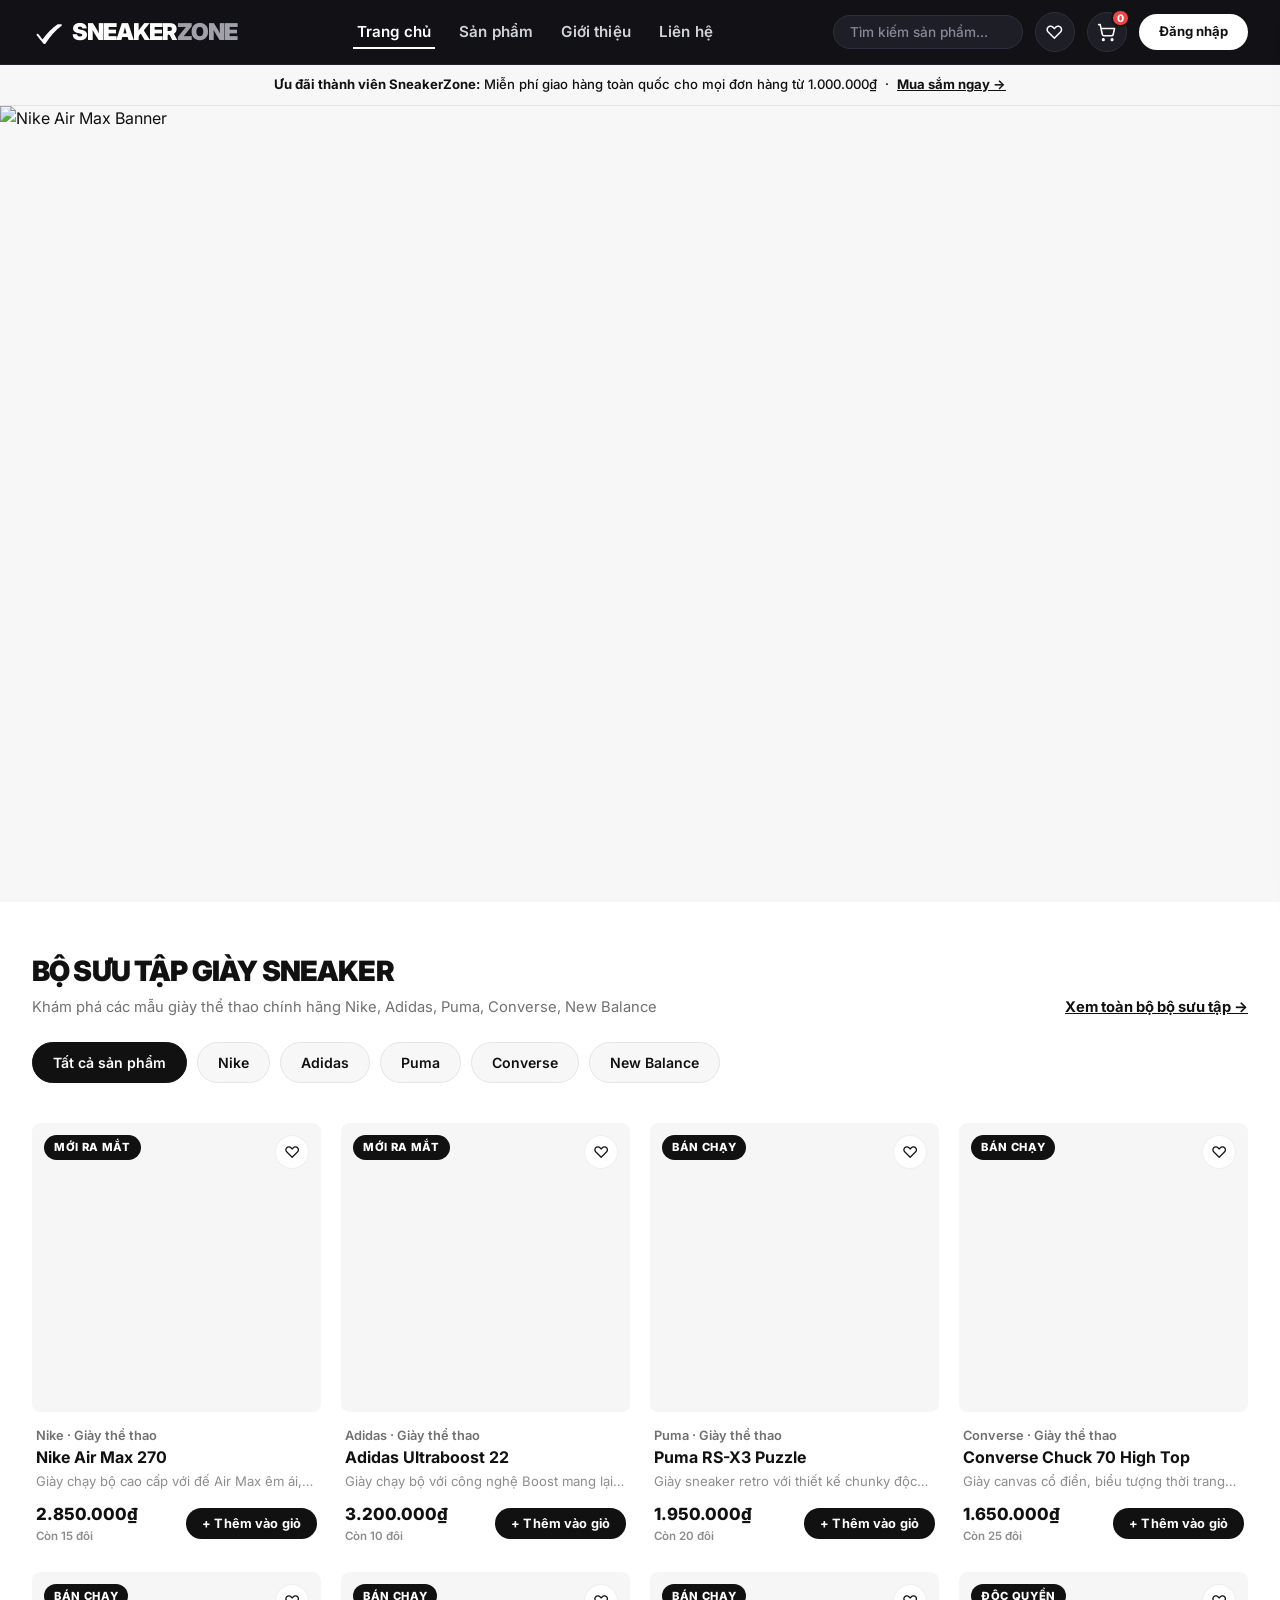
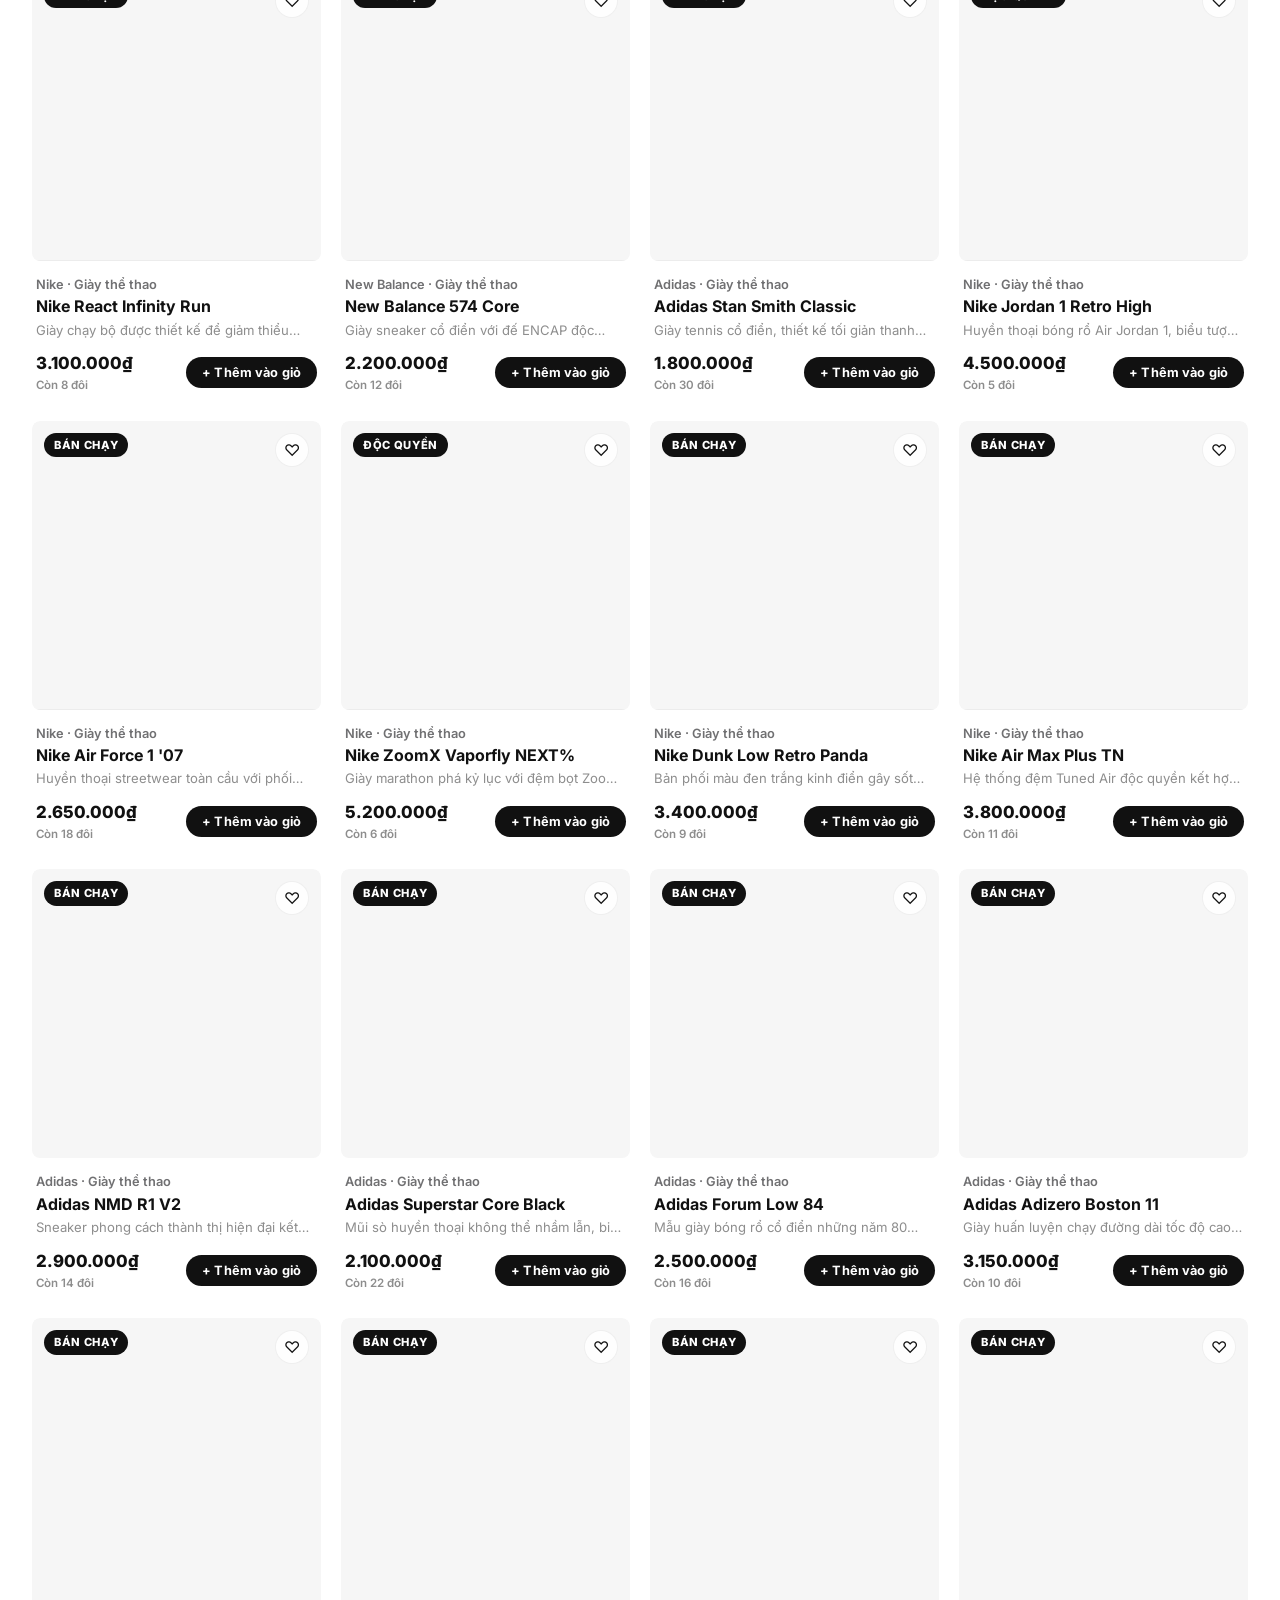
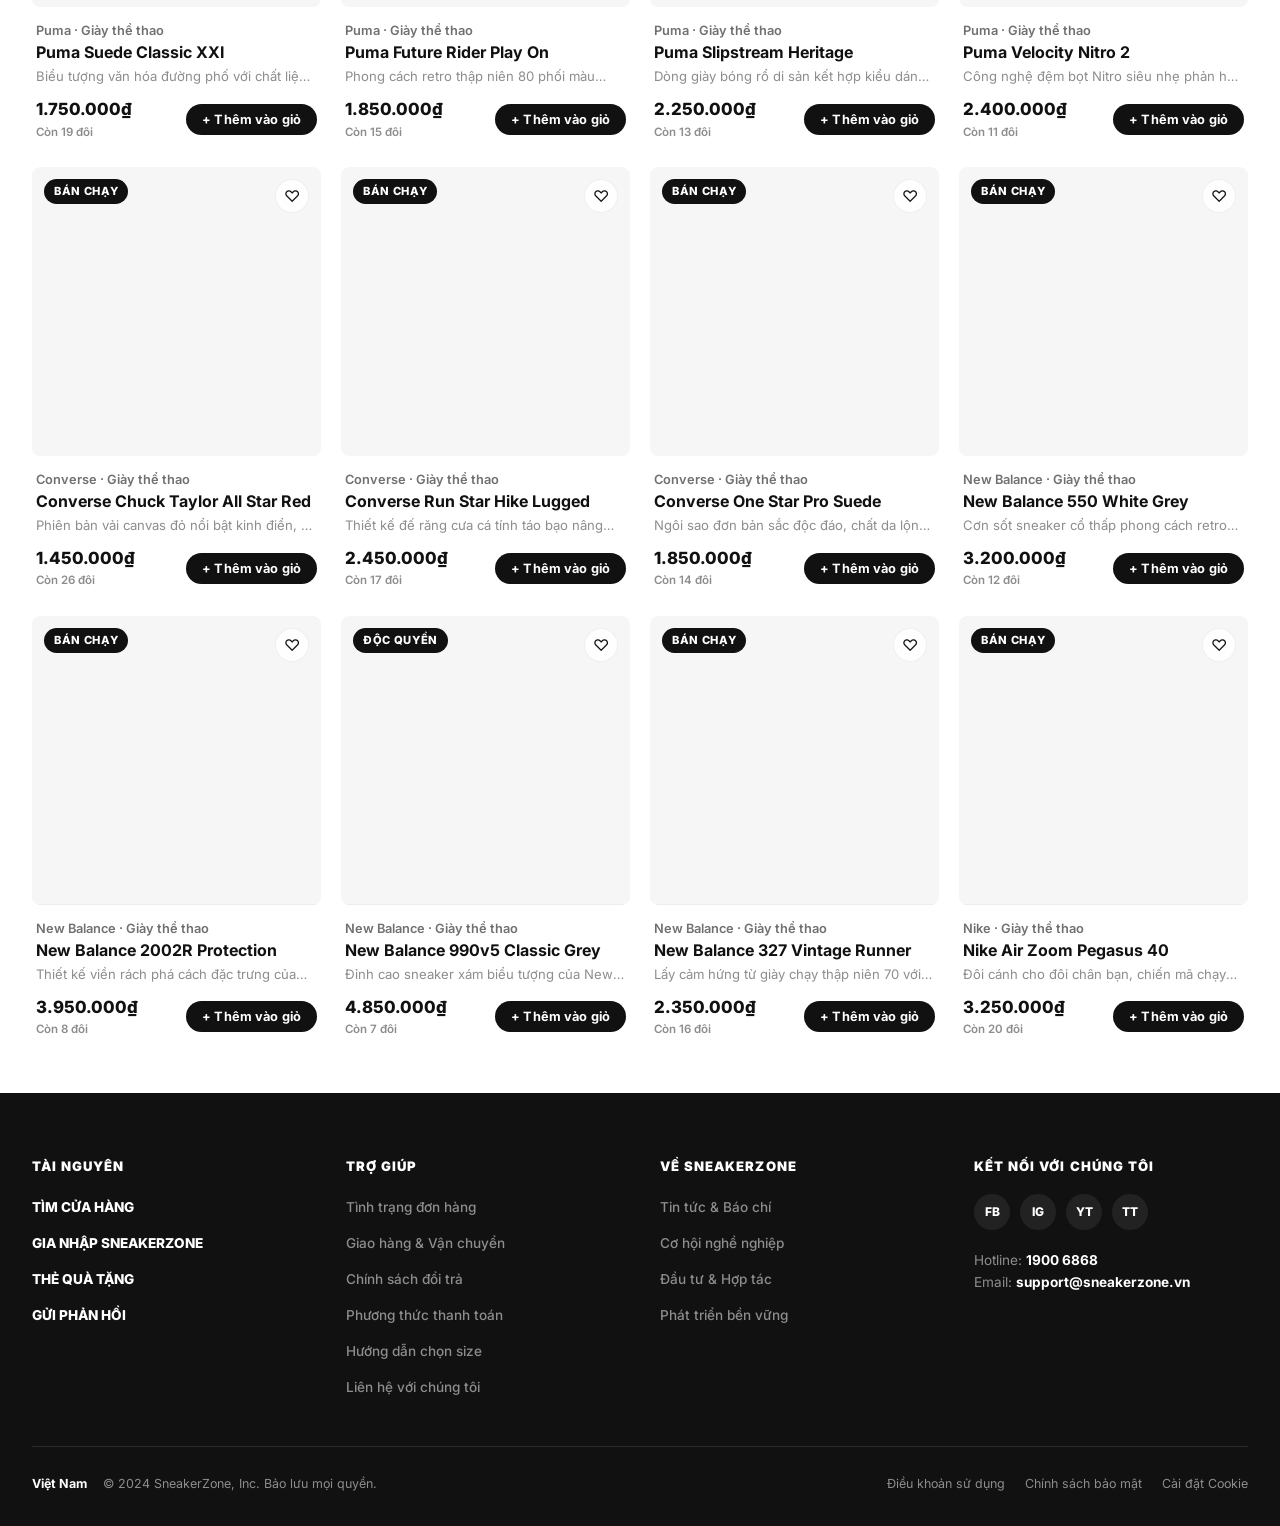
==== commit e84d7474: "Mô tả thay đổi" ====
--- a/index.html
+++ b/index.html
@@ -41,8 +41,12 @@
       </button>
 
       <!-- Cart Button -->
-      <button class="btn-round-action btn-cart-trigger" id="btnOpenCart" title="Giỏ hàng">
-        <span style="font-size:0.75rem; font-weight:700;">GIỎ</span>
+      <button class="btn-round-action btn-cart-trigger" id="btnOpenCart" title="Giỏ hàng" aria-label="Xem giỏ hàng">
+        <svg class="cart-icon" viewBox="0 0 24 24" fill="none" stroke="currentColor" stroke-width="2" stroke-linecap="round" stroke-linejoin="round" aria-hidden="true">
+          <circle cx="8" cy="21" r="1" fill="currentColor"></circle>
+          <circle cx="19" cy="21" r="1" fill="currentColor"></circle>
+          <path d="M2.05 2.05h2l2.66 12.42a2 2 0 0 0 2 1.58h9.78a2 2 0 0 0 1.95-1.57l1.65-7.43H5.12"></path>
+        </svg>
         <span class="cart-badge" id="cartBadge">0</span>
       </button>
 
--- a/style.css
+++ b/style.css
@@ -244,6 +244,8 @@
   border: 1px solid #2e2e3d;
   transition: var(--transition-fast);
   position: relative;
+  cursor: pointer;
+  padding: 0;
 }
 
 .btn-round-action:hover {
@@ -251,6 +253,22 @@
   border-color: #444455;
   color: #ffffff;
   transform: scale(1.05);
+}
+
+.cart-icon {
+  width: 19px;
+  height: 19px;
+  stroke: currentColor;
+  stroke-width: 2;
+  fill: none;
+  stroke-linecap: round;
+  stroke-linejoin: round;
+  pointer-events: none;
+  transition: transform var(--transition-fast);
+}
+
+.btn-round-action:hover .cart-icon {
+  transform: scale(1.1);
 }
 
 .cart-badge {
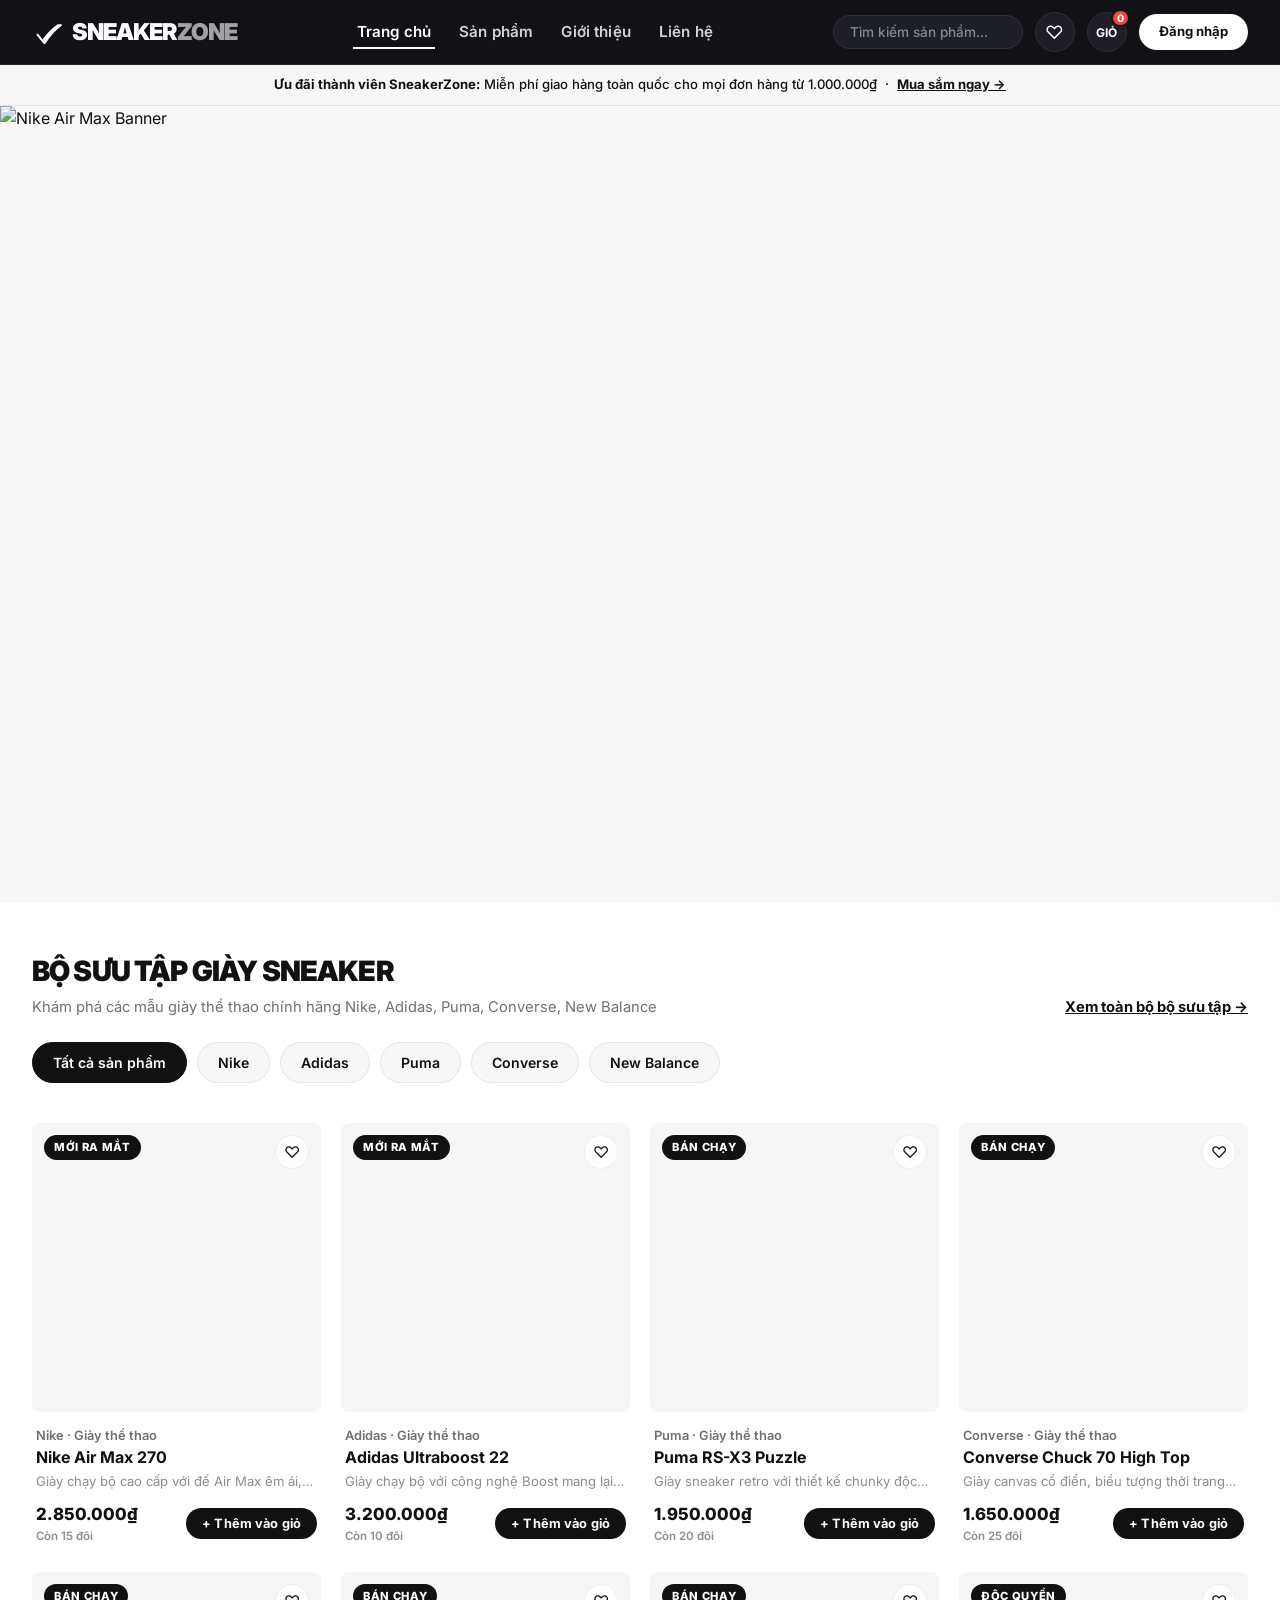
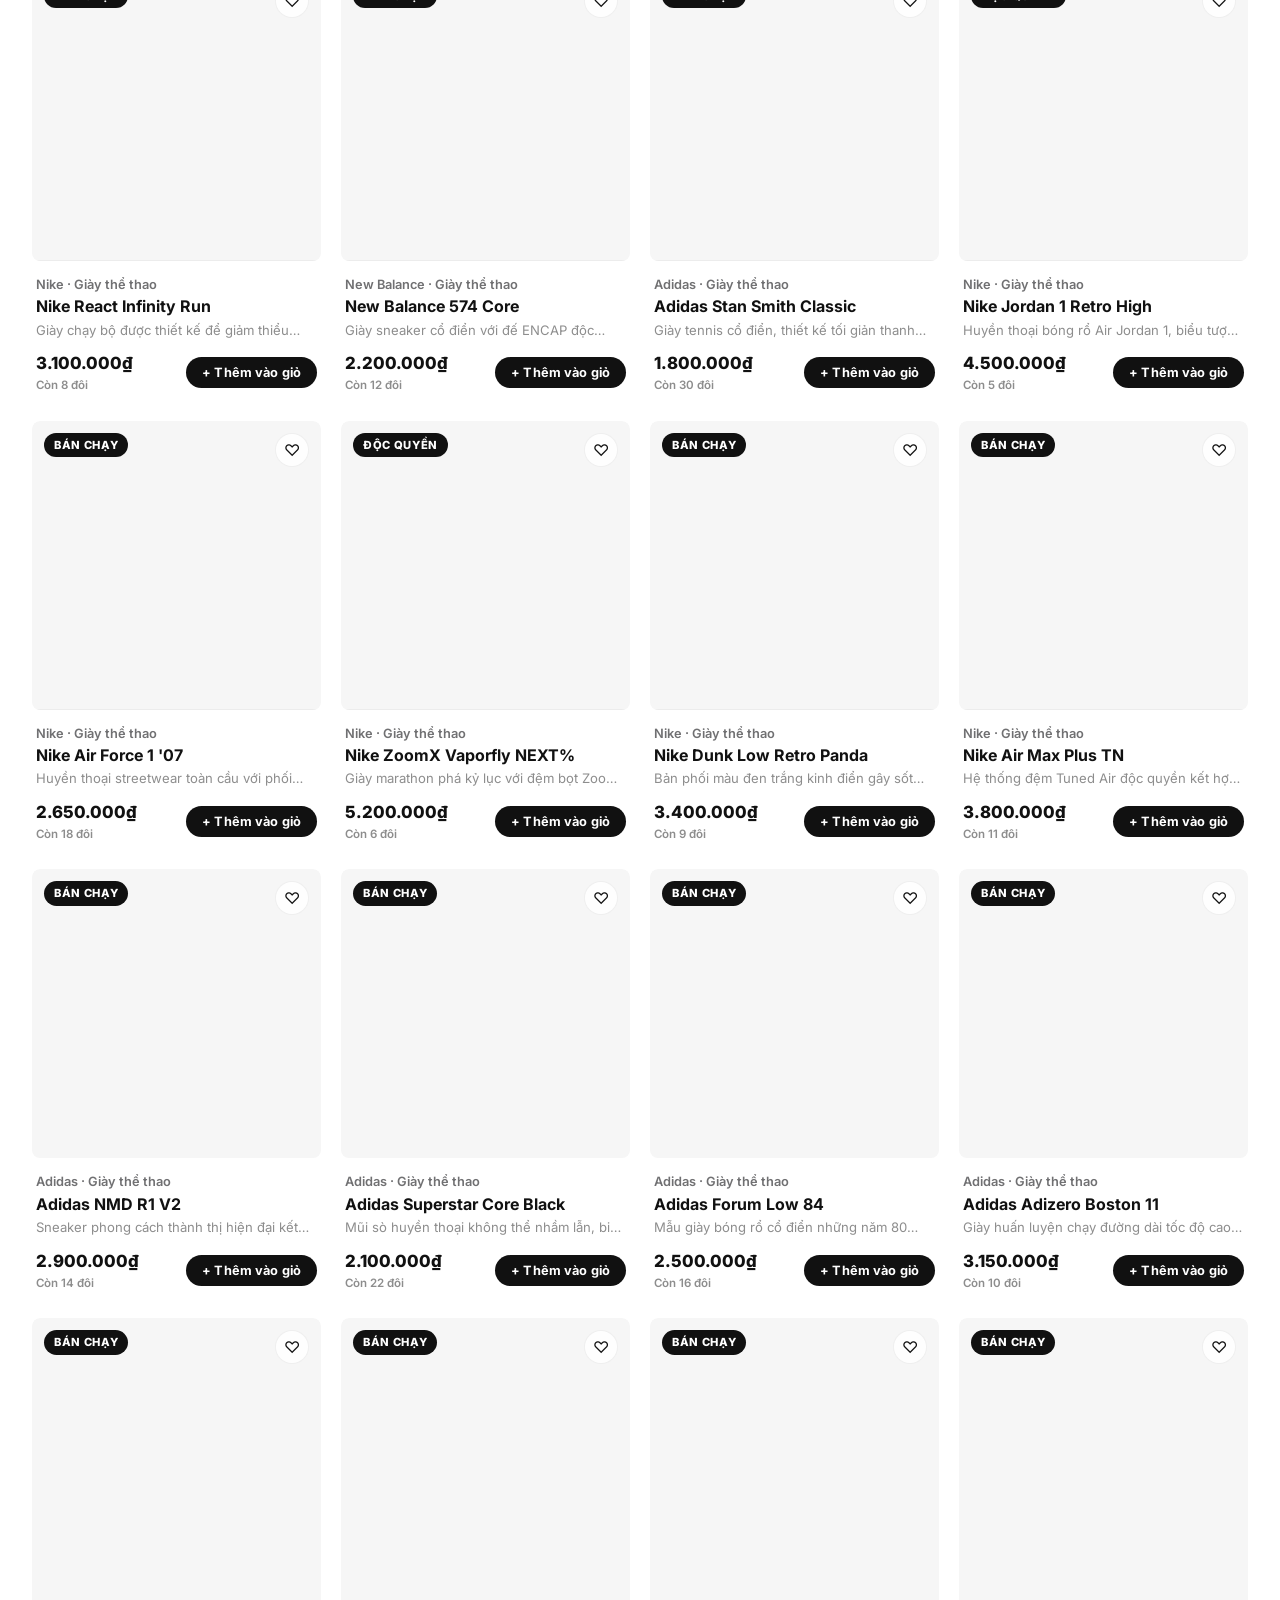
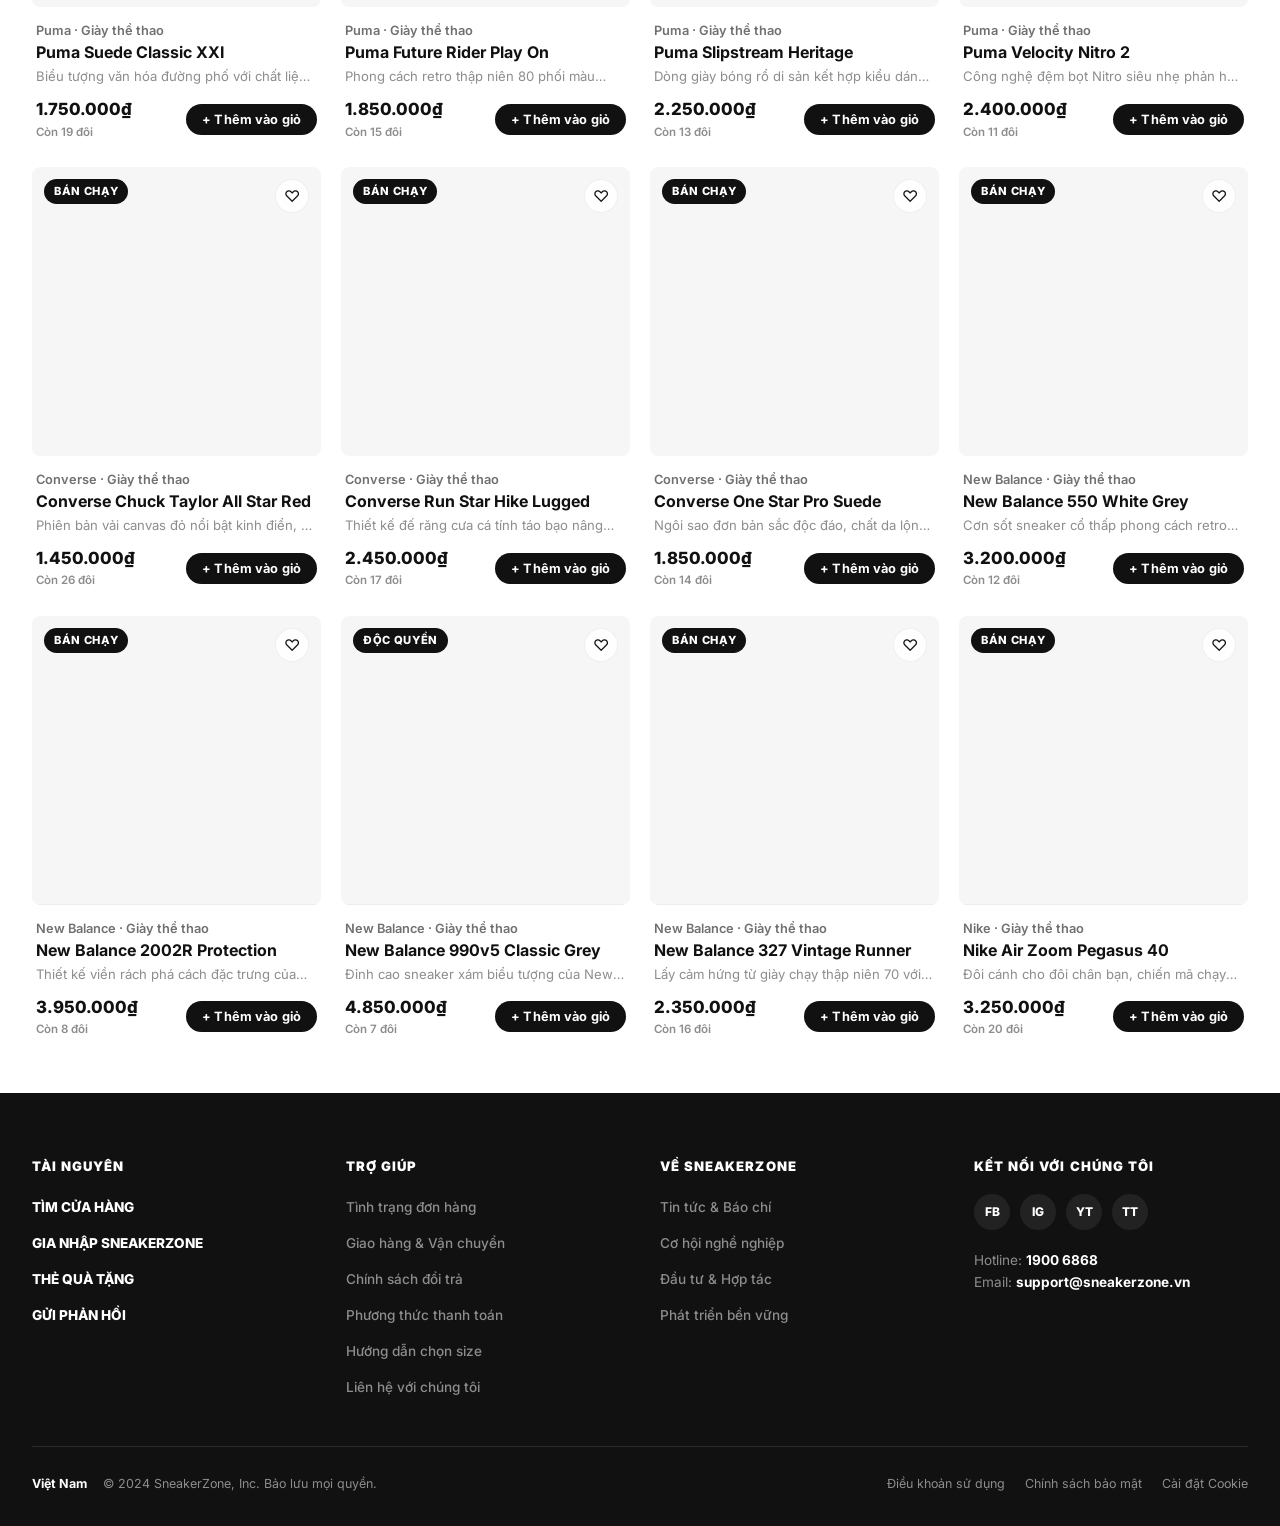
==== commit dc89fa9d: "Mô tả thay đổi" ====
--- a/index.html
+++ b/index.html
@@ -41,12 +41,8 @@
       </button>
 
       <!-- Cart Button -->
-      <button class="btn-round-action btn-cart-trigger" id="btnOpenCart" title="Giỏ hàng" aria-label="Xem giỏ hàng">
-        <svg class="cart-icon" viewBox="0 0 24 24" fill="none" stroke="currentColor" stroke-width="2" stroke-linecap="round" stroke-linejoin="round" aria-hidden="true">
-          <circle cx="8" cy="21" r="1" fill="currentColor"></circle>
-          <circle cx="19" cy="21" r="1" fill="currentColor"></circle>
-          <path d="M2.05 2.05h2l2.66 12.42a2 2 0 0 0 2 1.58h9.78a2 2 0 0 0 1.95-1.57l1.65-7.43H5.12"></path>
-        </svg>
+      <button class="btn-round-action btn-cart-trigger" id="btnOpenCart" title="Giỏ hàng">
+        <span style="font-size:0.75rem; font-weight:700;">GIỎ</span>
         <span class="cart-badge" id="cartBadge">0</span>
       </button>
 
--- a/style.css
+++ b/style.css
@@ -244,8 +244,6 @@
   border: 1px solid #2e2e3d;
   transition: var(--transition-fast);
   position: relative;
-  cursor: pointer;
-  padding: 0;
 }
 
 .btn-round-action:hover {
@@ -253,22 +251,6 @@
   border-color: #444455;
   color: #ffffff;
   transform: scale(1.05);
-}
-
-.cart-icon {
-  width: 19px;
-  height: 19px;
-  stroke: currentColor;
-  stroke-width: 2;
-  fill: none;
-  stroke-linecap: round;
-  stroke-linejoin: round;
-  pointer-events: none;
-  transition: transform var(--transition-fast);
-}
-
-.btn-round-action:hover .cart-icon {
-  transform: scale(1.1);
 }
 
 .cart-badge {
@@ -2798,3 +2780,1077 @@
   }
 }
 
+/* ============================================================
+   15. CART & CHECKOUT PAGE (GIỎ HÀNG & HOÀN TẤT THANH TOÁN)
+   ============================================================ */
+.checkout-page-wrap {
+  background: #fafafa;
+  min-height: calc(100vh - 160px);
+  padding: 32px 0 80px;
+}
+
+.checkout-container {
+  max-width: 1240px;
+  margin: 0 auto;
+  padding: 0 24px;
+}
+
+/* Breadcrumb */
+.checkout-breadcrumb {
+  display: flex;
+  align-items: center;
+  gap: 8px;
+  font-size: 0.88rem;
+  color: var(--gray-600);
+  margin-bottom: 24px;
+}
+.checkout-breadcrumb a:hover {
+  color: var(--black);
+  text-decoration: underline;
+}
+.checkout-breadcrumb .sep {
+  color: var(--gray-400);
+}
+.checkout-breadcrumb .current {
+  color: var(--black);
+  font-weight: 700;
+}
+
+/* Page Header */
+.checkout-header {
+  margin-bottom: 32px;
+}
+.checkout-title {
+  font-size: clamp(1.8rem, 3.5vw, 2.5rem);
+  font-weight: 900;
+  letter-spacing: -0.03em;
+  text-transform: uppercase;
+  color: var(--black);
+  line-height: 1.1;
+  margin-bottom: 8px;
+}
+.checkout-subtitle {
+  color: var(--gray-600);
+  font-size: 0.98rem;
+}
+
+/* Grid Layout */
+.checkout-layout {
+  display: grid;
+  grid-template-columns: 1fr 420px;
+  gap: 36px;
+  align-items: flex-start;
+}
+@media (max-width: 1040px) {
+  .checkout-layout {
+    grid-template-columns: 1fr;
+    gap: 32px;
+  }
+}
+
+/* Cards */
+.checkout-card {
+  background: var(--white);
+  border: 1px solid #ededed;
+  border-radius: 18px;
+  padding: 28px;
+  margin-bottom: 24px;
+  box-shadow: 0 4px 20px rgba(0, 0, 0, 0.02);
+  transition: box-shadow var(--transition-fast);
+}
+.checkout-card:hover {
+  box-shadow: 0 8px 30px rgba(0, 0, 0, 0.04);
+}
+
+.card-head {
+  display: flex;
+  align-items: center;
+  justify-content: space-between;
+  padding-bottom: 18px;
+  margin-bottom: 22px;
+  border-bottom: 1.5px solid var(--gray-50);
+}
+.card-head-left {
+  display: flex;
+  align-items: center;
+  gap: 12px;
+}
+.step-number {
+  width: 32px;
+  height: 32px;
+  border-radius: 50%;
+  background: var(--black);
+  color: var(--white);
+  display: flex;
+  align-items: center;
+  justify-content: center;
+  font-weight: 800;
+  font-size: 0.9rem;
+}
+.card-head h2 {
+  font-size: 1.25rem;
+  font-weight: 800;
+  letter-spacing: -0.02em;
+  color: var(--black);
+  margin: 0;
+}
+.card-head-badge {
+  font-size: 0.8rem;
+  font-weight: 700;
+  background: var(--gray-100);
+  padding: 4px 10px;
+  border-radius: 999px;
+  color: var(--gray-800);
+}
+
+/* Empty Cart State */
+.cart-empty-state {
+  text-align: center;
+  padding: 60px 24px;
+  background: var(--white);
+  border-radius: 18px;
+  border: 1px solid #ededed;
+}
+.empty-cart-icon {
+  width: 90px;
+  height: 90px;
+  margin: 0 auto 20px;
+  border-radius: 50%;
+  background: var(--gray-50);
+  display: flex;
+  align-items: center;
+  justify-content: center;
+  font-size: 2.5rem;
+  color: var(--gray-400);
+}
+.cart-empty-state h3 {
+  font-size: 1.5rem;
+  font-weight: 900;
+  margin-bottom: 10px;
+}
+.cart-empty-state p {
+  color: var(--gray-600);
+  max-width: 420px;
+  margin: 0 auto 24px;
+  font-size: 0.95rem;
+}
+.btn-empty-shop {
+  display: inline-flex;
+  align-items: center;
+  gap: 8px;
+  background: var(--black);
+  color: var(--white);
+  font-weight: 800;
+  font-size: 0.95rem;
+  padding: 14px 32px;
+  border-radius: 999px;
+  transition: transform var(--transition-fast), background var(--transition-fast);
+}
+.btn-empty-shop:hover {
+  background: var(--gray-800);
+  transform: translateY(-2px);
+}
+
+/* Cart Items Table / List in Checkout */
+.cart-items-table {
+  display: flex;
+  flex-direction: column;
+  gap: 16px;
+}
+.cart-row-item {
+  display: grid;
+  grid-template-columns: 88px 1fr auto auto;
+  gap: 20px;
+  align-items: center;
+  padding: 16px;
+  background: #fdfdfd;
+  border: 1px solid #f0f0f0;
+  border-radius: 14px;
+  transition: background var(--transition-fast), border-color var(--transition-fast);
+}
+.cart-row-item:hover {
+  background: #ffffff;
+  border-color: #e0e0e0;
+}
+.cart-thumb-img {
+  width: 88px;
+  height: 88px;
+  object-fit: cover;
+  border-radius: 10px;
+  background: var(--gray-50);
+}
+.cart-item-details {
+  display: flex;
+  flex-direction: column;
+  gap: 6px;
+}
+.cart-item-brand {
+  font-size: 0.75rem;
+  font-weight: 700;
+  text-transform: uppercase;
+  letter-spacing: 0.08em;
+  color: var(--gray-600);
+}
+.cart-item-title {
+  font-size: 1.05rem;
+  font-weight: 800;
+  color: var(--black);
+  line-height: 1.25;
+}
+.cart-item-meta {
+  display: flex;
+  align-items: center;
+  gap: 12px;
+  font-size: 0.85rem;
+  color: var(--gray-600);
+}
+.cart-size-pill {
+  background: var(--gray-100);
+  padding: 2px 8px;
+  border-radius: 6px;
+  font-weight: 600;
+  font-size: 0.8rem;
+}
+.cart-unit-price {
+  font-weight: 700;
+  color: var(--black);
+}
+
+/* Quantity Control Box */
+.cart-qty-box {
+  display: inline-flex;
+  align-items: center;
+  background: var(--gray-50);
+  border: 1px solid var(--gray-200);
+  border-radius: 999px;
+  padding: 3px 6px;
+  gap: 4px;
+}
+.btn-qty-action {
+  width: 28px;
+  height: 28px;
+  border-radius: 50%;
+  display: flex;
+  align-items: center;
+  justify-content: center;
+  font-weight: 800;
+  font-size: 1rem;
+  background: var(--white);
+  color: var(--black);
+  border: 1px solid transparent;
+  transition: background var(--transition-fast), color var(--transition-fast);
+}
+.btn-qty-action:hover {
+  background: var(--black);
+  color: var(--white);
+}
+.input-qty-val {
+  width: 36px;
+  text-align: center;
+  font-weight: 800;
+  font-size: 0.95rem;
+  border: none;
+  background: transparent;
+  color: var(--black);
+}
+.input-qty-val:focus {
+  outline: none;
+}
+
+/* Subtotal & Delete */
+.cart-item-right {
+  display: flex;
+  flex-direction: column;
+  align-items: flex-end;
+  gap: 8px;
+}
+.cart-subtotal-val {
+  font-size: 1.15rem;
+  font-weight: 900;
+  color: var(--black);
+}
+.btn-delete-item {
+  color: var(--gray-400);
+  padding: 6px;
+  border-radius: 8px;
+  display: inline-flex;
+  align-items: center;
+  gap: 4px;
+  font-size: 0.82rem;
+  font-weight: 600;
+  transition: color var(--transition-fast), background var(--transition-fast);
+}
+.btn-delete-item:hover {
+  color: var(--danger);
+  background: #fef2f2;
+}
+
+/* Cart Table Footer Actions */
+.cart-footer-bar {
+  display: flex;
+  align-items: center;
+  justify-content: space-between;
+  margin-top: 20px;
+  padding-top: 18px;
+  border-top: 1px solid #f0f0f0;
+  flex-wrap: wrap;
+  gap: 12px;
+}
+.btn-link-action {
+  font-size: 0.9rem;
+  font-weight: 700;
+  color: var(--gray-600);
+  display: inline-flex;
+  align-items: center;
+  gap: 6px;
+  transition: color var(--transition-fast);
+}
+.btn-link-action:hover {
+  color: var(--black);
+}
+.btn-clear-all {
+  color: var(--gray-600);
+  font-size: 0.85rem;
+  font-weight: 600;
+  padding: 6px 12px;
+  border-radius: 8px;
+  border: 1px solid var(--gray-200);
+  transition: all var(--transition-fast);
+}
+.btn-clear-all:hover {
+  color: var(--danger);
+  border-color: var(--danger);
+  background: #fff5f5;
+}
+
+/* Voucher Promo Box */
+.voucher-section {
+  background: #f8fafc;
+  border: 1px dashed #cbd5e1;
+  border-radius: 14px;
+  padding: 18px 20px;
+  margin-top: 22px;
+}
+.voucher-title {
+  font-size: 0.88rem;
+  font-weight: 800;
+  text-transform: uppercase;
+  letter-spacing: 0.05em;
+  color: var(--gray-800);
+  margin-bottom: 12px;
+  display: flex;
+  align-items: center;
+  gap: 8px;
+}
+.voucher-input-group {
+  display: flex;
+  gap: 10px;
+}
+.voucher-input {
+  flex: 1;
+  padding: 12px 16px;
+  border: 1.5px solid #e2e8f0;
+  border-radius: 999px;
+  font-size: 0.9rem;
+  font-weight: 700;
+  text-transform: uppercase;
+  background: var(--white);
+  transition: border-color var(--transition-fast);
+}
+.voucher-input:focus {
+  outline: none;
+  border-color: var(--black);
+}
+.btn-apply-voucher {
+  padding: 12px 24px;
+  background: var(--black);
+  color: var(--white);
+  font-weight: 800;
+  font-size: 0.88rem;
+  border-radius: 999px;
+  transition: background var(--transition-fast);
+}
+.btn-apply-voucher:hover {
+  background: var(--gray-800);
+}
+.voucher-tags-row {
+  display: flex;
+  flex-wrap: wrap;
+  gap: 8px;
+  margin-top: 12px;
+  align-items: center;
+}
+.voucher-hint {
+  font-size: 0.78rem;
+  color: var(--gray-600);
+  font-weight: 600;
+}
+.voucher-pill {
+  font-size: 0.75rem;
+  font-weight: 800;
+  background: var(--white);
+  border: 1px solid #cbd5e1;
+  padding: 4px 10px;
+  border-radius: 6px;
+  cursor: pointer;
+  color: #0f172a;
+  transition: all var(--transition-fast);
+}
+.voucher-pill:hover {
+  border-color: var(--black);
+  background: var(--black);
+  color: var(--white);
+}
+.voucher-applied-banner {
+  display: flex;
+  align-items: center;
+  justify-content: space-between;
+  background: #ecfdf5;
+  border: 1px solid #6ee7b7;
+  padding: 10px 16px;
+  border-radius: 10px;
+  margin-top: 12px;
+  font-size: 0.85rem;
+  color: #065f46;
+  font-weight: 700;
+}
+.btn-remove-voucher {
+  color: #991b1b;
+  font-weight: 800;
+  font-size: 0.8rem;
+  text-decoration: underline;
+  cursor: pointer;
+}
+
+/* Customer Form (Thông tin khách đặt hàng) */
+.user-auto-alert {
+  display: flex;
+  align-items: center;
+  gap: 10px;
+  background: #f1f5f9;
+  border-left: 4px solid var(--black);
+  padding: 12px 16px;
+  border-radius: 8px;
+  margin-bottom: 22px;
+  font-size: 0.88rem;
+  color: #334155;
+}
+.user-auto-alert strong {
+  color: var(--black);
+}
+
+.checkout-form-grid {
+  display: grid;
+  grid-template-columns: 1fr 1fr;
+  gap: 18px;
+}
+@media (max-width: 640px) {
+  .checkout-form-grid {
+    grid-template-columns: 1fr;
+  }
+}
+.checkout-form-full {
+  grid-column: 1 / -1;
+}
+.form-field {
+  display: flex;
+  flex-direction: column;
+  gap: 6px;
+}
+.form-field label {
+  font-size: 0.85rem;
+  font-weight: 700;
+  color: #1e293b;
+}
+.form-field label .req {
+  color: var(--danger);
+}
+.field-input,
+.field-select,
+.field-textarea {
+  width: 100%;
+  padding: 13px 16px;
+  background: #f8fafc;
+  border: 1.5px solid #e2e8f0;
+  border-radius: 10px;
+  font-size: 0.92rem;
+  color: #0f172a;
+  transition: all var(--transition-fast);
+}
+.field-input:focus,
+.field-select:focus,
+.field-textarea:focus {
+  outline: none;
+  background: #ffffff;
+  border-color: var(--black);
+  box-shadow: 0 0 0 3px rgba(17, 17, 17, 0.08);
+}
+.field-input.has-error,
+.field-select.has-error,
+.field-textarea.has-error {
+  border-color: var(--danger);
+  background: #fff5f5;
+}
+.field-error-text {
+  font-size: 0.78rem;
+  color: var(--danger);
+  font-weight: 600;
+  display: none;
+}
+.field-error-text.show {
+  display: block;
+}
+
+/* Shipping & Payment Options */
+.options-selector-grid {
+  display: flex;
+  flex-direction: column;
+  gap: 12px;
+  margin-top: 14px;
+}
+.option-select-card {
+  display: flex;
+  align-items: center;
+  gap: 14px;
+  padding: 16px 20px;
+  border: 1.5px solid #e2e8f0;
+  border-radius: 12px;
+  background: #ffffff;
+  cursor: pointer;
+  transition: all var(--transition-fast);
+  position: relative;
+}
+.option-select-card:hover {
+  border-color: #cbd5e1;
+  background: #fdfdfd;
+}
+.option-select-card.active {
+  border-color: var(--black);
+  background: #fcfcfc;
+  box-shadow: 0 2px 10px rgba(0, 0, 0, 0.05);
+}
+.option-radio-input {
+  width: 20px;
+  height: 20px;
+  accent-color: var(--black);
+  cursor: pointer;
+}
+.option-icon-box {
+  width: 42px;
+  height: 42px;
+  border-radius: 10px;
+  background: var(--gray-50);
+  display: flex;
+  align-items: center;
+  justify-content: center;
+  font-size: 1.25rem;
+}
+.option-details {
+  flex: 1;
+}
+.option-title {
+  font-weight: 800;
+  font-size: 0.95rem;
+  color: var(--black);
+  margin-bottom: 2px;
+}
+.option-desc {
+  font-size: 0.82rem;
+  color: var(--gray-600);
+}
+.option-price-tag {
+  font-weight: 800;
+  font-size: 0.95rem;
+  color: var(--black);
+}
+
+/* VietQR Bank Info Preview Box */
+.vietqr-box-preview {
+  margin-top: 14px;
+  padding: 18px 20px;
+  background: #f8fafc;
+  border: 1.5px dashed #94a3b8;
+  border-radius: 14px;
+  display: flex;
+  gap: 20px;
+  align-items: center;
+}
+@media (max-width: 600px) {
+  .vietqr-box-preview {
+    flex-direction: column;
+    text-align: center;
+  }
+}
+.vietqr-code-img {
+  width: 130px;
+  height: 130px;
+  object-fit: contain;
+  background: var(--white);
+  padding: 6px;
+  border-radius: 10px;
+  border: 1px solid #e2e8f0;
+}
+.vietqr-bank-details {
+  flex: 1;
+  display: flex;
+  flex-direction: column;
+  gap: 6px;
+  font-size: 0.88rem;
+}
+.vietqr-bank-details .bank-name-label {
+  font-weight: 800;
+  font-size: 0.95rem;
+  color: #0f172a;
+}
+.vietqr-row {
+  display: flex;
+  gap: 8px;
+}
+.vietqr-row span:first-child {
+  color: #64748b;
+  min-width: 90px;
+}
+.vietqr-row strong {
+  color: #0f172a;
+}
+
+/* ============================================================
+   ORDER SUMMARY SIDEBAR (CỘT PHẢI - HOÀN TẤT THANH TOÁN)
+   ============================================================ */
+.checkout-summary-wrap {
+  position: sticky;
+  top: 90px;
+}
+.summary-card {
+  background: var(--white);
+  border: 1px solid #ededed;
+  border-radius: 18px;
+  padding: 26px;
+  box-shadow: 0 4px 25px rgba(0, 0, 0, 0.03);
+}
+.summary-header {
+  font-size: 1.25rem;
+  font-weight: 900;
+  letter-spacing: -0.02em;
+  padding-bottom: 16px;
+  margin-bottom: 20px;
+  border-bottom: 1.5px solid var(--gray-100);
+}
+
+/* Mini Item List */
+.summary-mini-list {
+  display: flex;
+  flex-direction: column;
+  gap: 12px;
+  max-height: 240px;
+  overflow-y: auto;
+  padding-right: 6px;
+  margin-bottom: 20px;
+}
+.summary-mini-item {
+  display: flex;
+  align-items: center;
+  gap: 12px;
+  font-size: 0.88rem;
+}
+.summary-mini-thumb {
+  width: 48px;
+  height: 48px;
+  object-fit: cover;
+  border-radius: 8px;
+  background: var(--gray-50);
+}
+.summary-mini-info {
+  flex: 1;
+}
+.summary-mini-name {
+  font-weight: 700;
+  color: var(--black);
+  white-space: nowrap;
+  overflow: hidden;
+  text-overflow: ellipsis;
+  max-width: 190px;
+}
+.summary-mini-qty {
+  font-size: 0.78rem;
+  color: var(--gray-600);
+}
+.summary-mini-price {
+  font-weight: 800;
+  color: var(--black);
+}
+
+/* Calculation Lines */
+.summary-calc-rows {
+  display: flex;
+  flex-direction: column;
+  gap: 12px;
+  padding-top: 16px;
+  border-top: 1px solid #f0f0f0;
+  margin-bottom: 20px;
+}
+.calc-row {
+  display: flex;
+  justify-content: space-between;
+  align-items: center;
+  font-size: 0.92rem;
+  color: var(--gray-600);
+}
+.calc-row.discount-row {
+  color: #059669;
+  font-weight: 700;
+}
+.calc-row-total {
+  display: flex;
+  justify-content: space-between;
+  align-items: baseline;
+  padding-top: 16px;
+  border-top: 2px solid var(--black);
+  margin-top: 6px;
+}
+.calc-row-total span:first-child {
+  font-size: 1.05rem;
+  font-weight: 900;
+  color: var(--black);
+  text-transform: uppercase;
+}
+.calc-total-num {
+  font-size: 1.7rem;
+  font-weight: 900;
+  letter-spacing: -0.02em;
+  color: var(--black);
+}
+
+/* Complete Checkout Button */
+.btn-submit-order {
+  width: 100%;
+  padding: 18px 24px;
+  background: var(--black);
+  color: var(--white);
+  border-radius: 999px;
+  font-size: 1rem;
+  font-weight: 900;
+  letter-spacing: 0.04em;
+  text-transform: uppercase;
+  display: flex;
+  align-items: center;
+  justify-content: center;
+  gap: 10px;
+  transition: all var(--transition-fast);
+  box-shadow: 0 4px 14px rgba(0, 0, 0, 0.15);
+}
+.btn-submit-order:hover {
+  background: #262626;
+  transform: translateY(-2px);
+  box-shadow: 0 8px 20px rgba(0, 0, 0, 0.22);
+}
+.btn-submit-order:disabled {
+  background: var(--gray-400);
+  cursor: not-allowed;
+  transform: none;
+  box-shadow: none;
+}
+
+/* Spinner */
+.spinner-btn {
+  width: 20px;
+  height: 20px;
+  border: 3px solid rgba(255, 255, 255, 0.3);
+  border-radius: 50%;
+  border-top-color: #ffffff;
+  animation: spin 0.8s linear infinite;
+  display: none;
+}
+@keyframes spin {
+  to { transform: rotate(360deg); }
+}
+
+/* Trust Perks in Sidebar */
+.summary-trust-perks {
+  margin-top: 22px;
+  padding-top: 20px;
+  border-top: 1px solid #f0f0f0;
+  display: flex;
+  flex-direction: column;
+  gap: 10px;
+}
+.trust-perk-item {
+  display: flex;
+  align-items: center;
+  gap: 10px;
+  font-size: 0.82rem;
+  color: #475569;
+}
+.trust-perk-icon {
+  font-size: 1rem;
+  color: #0f172a;
+}
+
+/* ============================================================
+   ORDER SUCCESS MODAL (XÁC NHẬN HOÀN TẤT THANH TOÁN)
+   ============================================================ */
+.order-success-overlay {
+  position: fixed;
+  top: 0;
+  left: 0;
+  right: 0;
+  bottom: 0;
+  background: rgba(0, 0, 0, 0.65);
+  backdrop-filter: blur(4px);
+  z-index: 9999;
+  display: flex;
+  align-items: center;
+  justify-content: center;
+  padding: 20px;
+  opacity: 0;
+  visibility: hidden;
+  transition: all 0.3s ease;
+}
+.order-success-overlay.open {
+  opacity: 1;
+  visibility: visible;
+}
+.order-success-modal {
+  background: var(--white);
+  border-radius: 24px;
+  max-width: 680px;
+  width: 100%;
+  max-height: 90vh;
+  overflow-y: auto;
+  padding: 36px 32px;
+  box-shadow: 0 25px 60px rgba(0, 0, 0, 0.25);
+  transform: scale(0.92);
+  transition: transform 0.3s cubic-bezier(0.34, 1.56, 0.64, 1);
+  text-align: center;
+}
+.order-success-overlay.open .order-success-modal {
+  transform: scale(1);
+}
+
+.success-icon-wrap {
+  width: 76px;
+  height: 76px;
+  background: #10b981;
+  color: var(--white);
+  border-radius: 50%;
+  display: flex;
+  align-items: center;
+  justify-content: center;
+  font-size: 2.2rem;
+  font-weight: 900;
+  margin: 0 auto 18px;
+  box-shadow: 0 10px 25px rgba(16, 185, 129, 0.35);
+  animation: popInSuccess 0.5s cubic-bezier(0.175, 0.885, 0.32, 1.275);
+}
+@keyframes popInSuccess {
+  0% { transform: scale(0); }
+  70% { transform: scale(1.15); }
+  100% { transform: scale(1); }
+}
+
+.success-modal-title {
+  font-size: 1.8rem;
+  font-weight: 900;
+  letter-spacing: -0.03em;
+  text-transform: uppercase;
+  color: var(--black);
+  margin-bottom: 8px;
+}
+.success-modal-sub {
+  color: var(--gray-600);
+  font-size: 0.95rem;
+  max-width: 460px;
+  margin: 0 auto 24px;
+}
+
+/* Order Details Card in Modal */
+.order-receipt-card {
+  background: #f8fafc;
+  border: 1px solid #e2e8f0;
+  border-radius: 16px;
+  padding: 20px;
+  text-align: left;
+  margin-bottom: 24px;
+}
+.receipt-row-top {
+  display: flex;
+  justify-content: space-between;
+  align-items: center;
+  padding-bottom: 14px;
+  border-bottom: 1px solid #e2e8f0;
+  margin-bottom: 14px;
+}
+.receipt-order-id {
+  font-size: 1rem;
+  font-weight: 900;
+  color: var(--black);
+}
+.btn-copy-code {
+  font-size: 0.78rem;
+  font-weight: 700;
+  padding: 4px 10px;
+  border-radius: 6px;
+  border: 1px solid #cbd5e1;
+  background: var(--white);
+  cursor: pointer;
+  transition: all var(--transition-fast);
+}
+.btn-copy-code:hover {
+  background: var(--black);
+  color: var(--white);
+}
+.receipt-grid-info {
+  display: grid;
+  grid-template-columns: 1fr 1fr;
+  gap: 12px;
+  font-size: 0.86rem;
+  margin-bottom: 16px;
+}
+@media (max-width: 520px) {
+  .receipt-grid-info {
+    grid-template-columns: 1fr;
+  }
+}
+.receipt-info-item span {
+  color: #64748b;
+  display: block;
+  font-size: 0.78rem;
+  margin-bottom: 2px;
+}
+.receipt-info-item strong {
+  color: #0f172a;
+}
+
+/* Items in Receipt */
+.receipt-items-list {
+  border-top: 1px solid #e2e8f0;
+  padding-top: 14px;
+  display: flex;
+  flex-direction: column;
+  gap: 8px;
+}
+.receipt-item-line {
+  display: flex;
+  justify-content: space-between;
+  font-size: 0.88rem;
+}
+.receipt-total-line {
+  display: flex;
+  justify-content: space-between;
+  align-items: center;
+  padding-top: 12px;
+  border-top: 1.5px solid #0f172a;
+  margin-top: 8px;
+  font-size: 1.1rem;
+  font-weight: 900;
+  color: #0f172a;
+}
+
+/* QR Code Section inside Modal */
+.modal-vietqr-card {
+  background: #eff6ff;
+  border: 1.5px solid #bfdbfe;
+  border-radius: 14px;
+  padding: 16px 20px;
+  display: flex;
+  align-items: center;
+  gap: 18px;
+  text-align: left;
+  margin-bottom: 24px;
+}
+@media (max-width: 520px) {
+  .modal-vietqr-card {
+    flex-direction: column;
+    text-align: center;
+  }
+}
+.modal-vietqr-img {
+  width: 120px;
+  height: 120px;
+  object-fit: contain;
+  background: var(--white);
+  border-radius: 8px;
+  padding: 4px;
+}
+
+/* Modal Action Buttons */
+.modal-actions-group {
+  display: flex;
+  gap: 12px;
+  justify-content: center;
+  flex-wrap: wrap;
+}
+.btn-print-receipt {
+  padding: 13px 24px;
+  background: var(--white);
+  color: var(--black);
+  border: 1.5px solid var(--black);
+  font-weight: 800;
+  font-size: 0.9rem;
+  border-radius: 999px;
+  transition: all var(--transition-fast);
+}
+.btn-print-receipt:hover {
+  background: var(--gray-50);
+}
+.btn-continue-shopping {
+  padding: 13px 28px;
+  background: var(--black);
+  color: var(--white);
+  font-weight: 800;
+  font-size: 0.9rem;
+  border-radius: 999px;
+  transition: all var(--transition-fast);
+}
+.btn-continue-shopping:hover {
+  background: var(--gray-800);
+}
+
+/* ============================================================
+   ADMIN ORDERS TAB STYLING
+   ============================================================ */
+.order-status-badge {
+  display: inline-block;
+  padding: 4px 10px;
+  border-radius: 999px;
+  font-size: 0.76rem;
+  font-weight: 800;
+  text-transform: uppercase;
+}
+.order-status-pending {
+  background: #fef3c7;
+  color: #92400e;
+}
+.order-status-processing {
+  background: #e0e7ff;
+  color: #3730a3;
+}
+.order-status-shipping {
+  background: #e0f2fe;
+  color: #0369a1;
+}
+.order-status-completed {
+  background: #d1fae5;
+  color: #065f46;
+}
+.order-status-cancelled {
+  background: #fee2e2;
+  color: #991b1b;
+}
+
+@media print {
+  body * {
+    visibility: hidden;
+  }
+  .order-receipt-card,
+  .order-receipt-card * {
+    visibility: visible;
+  }
+  .order-receipt-card {
+    position: absolute;
+    left: 0;
+    top: 0;
+    width: 100%;
+  }
+}
+
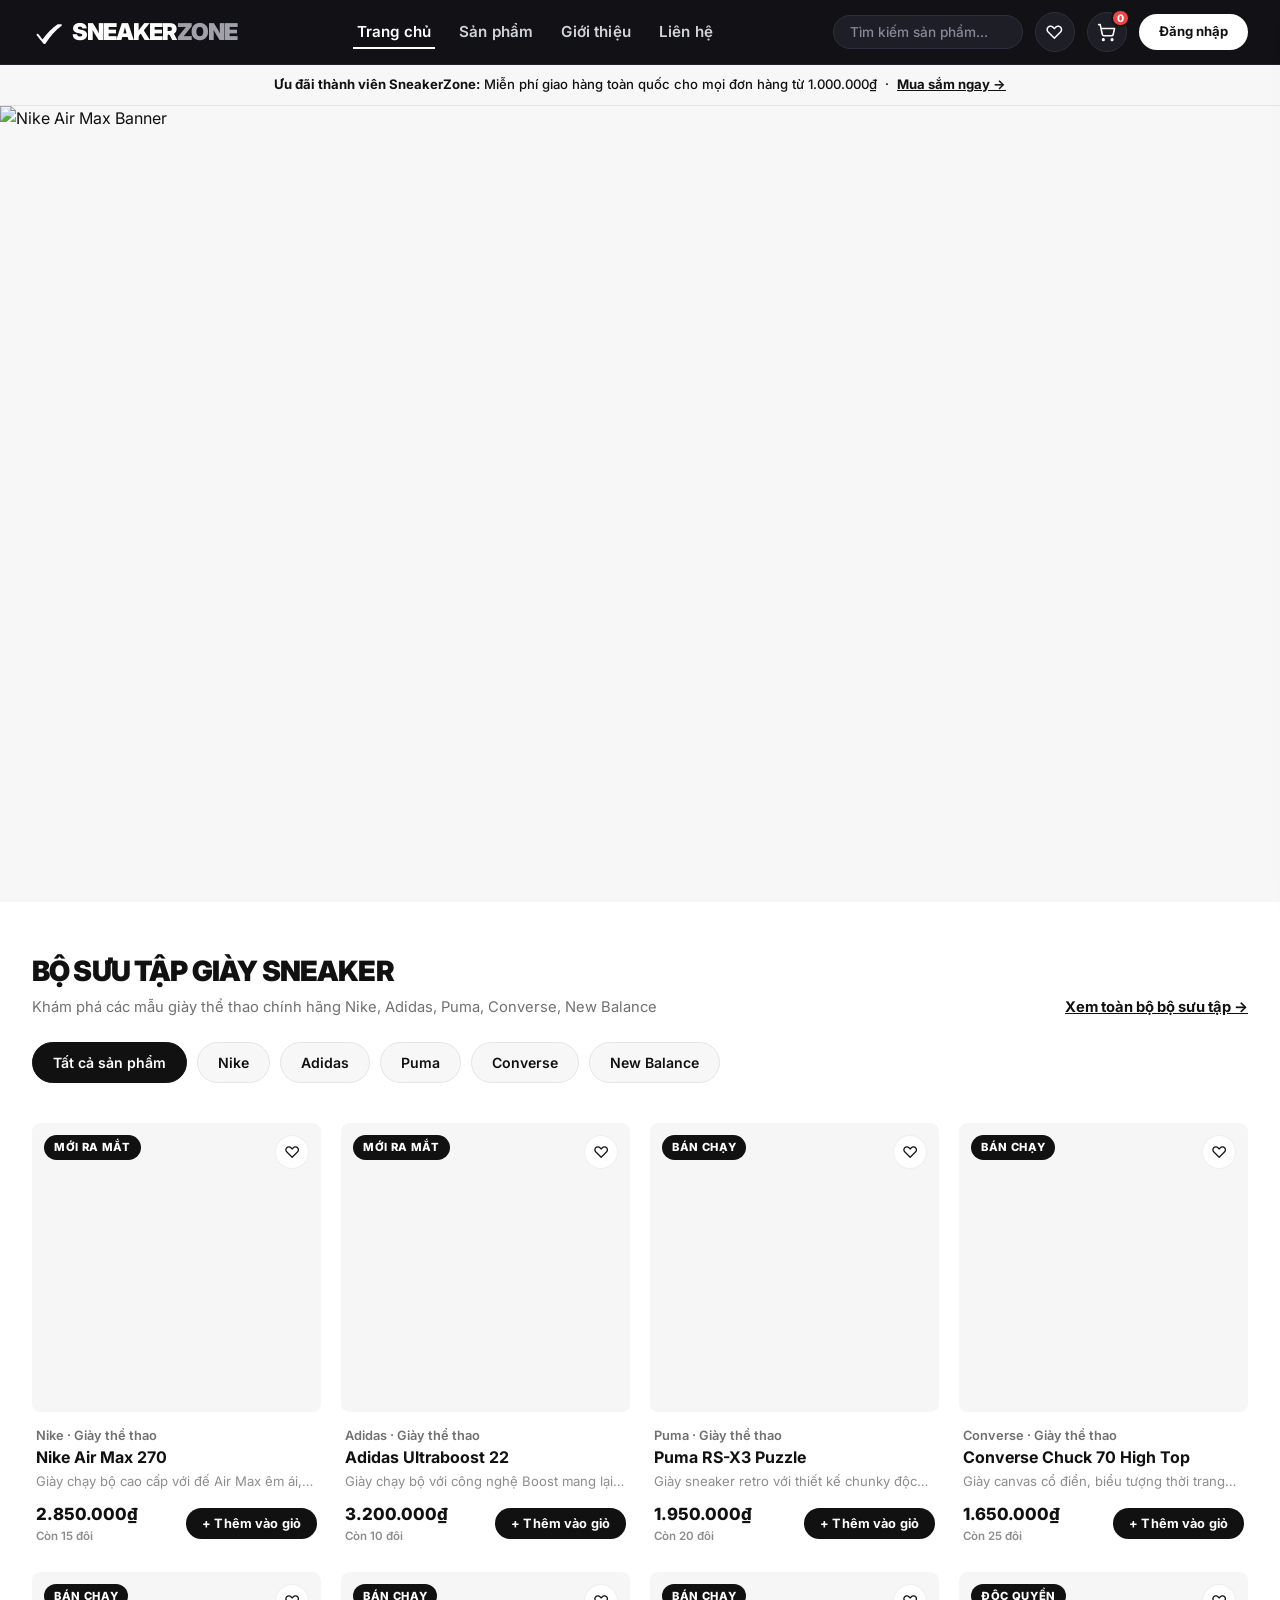
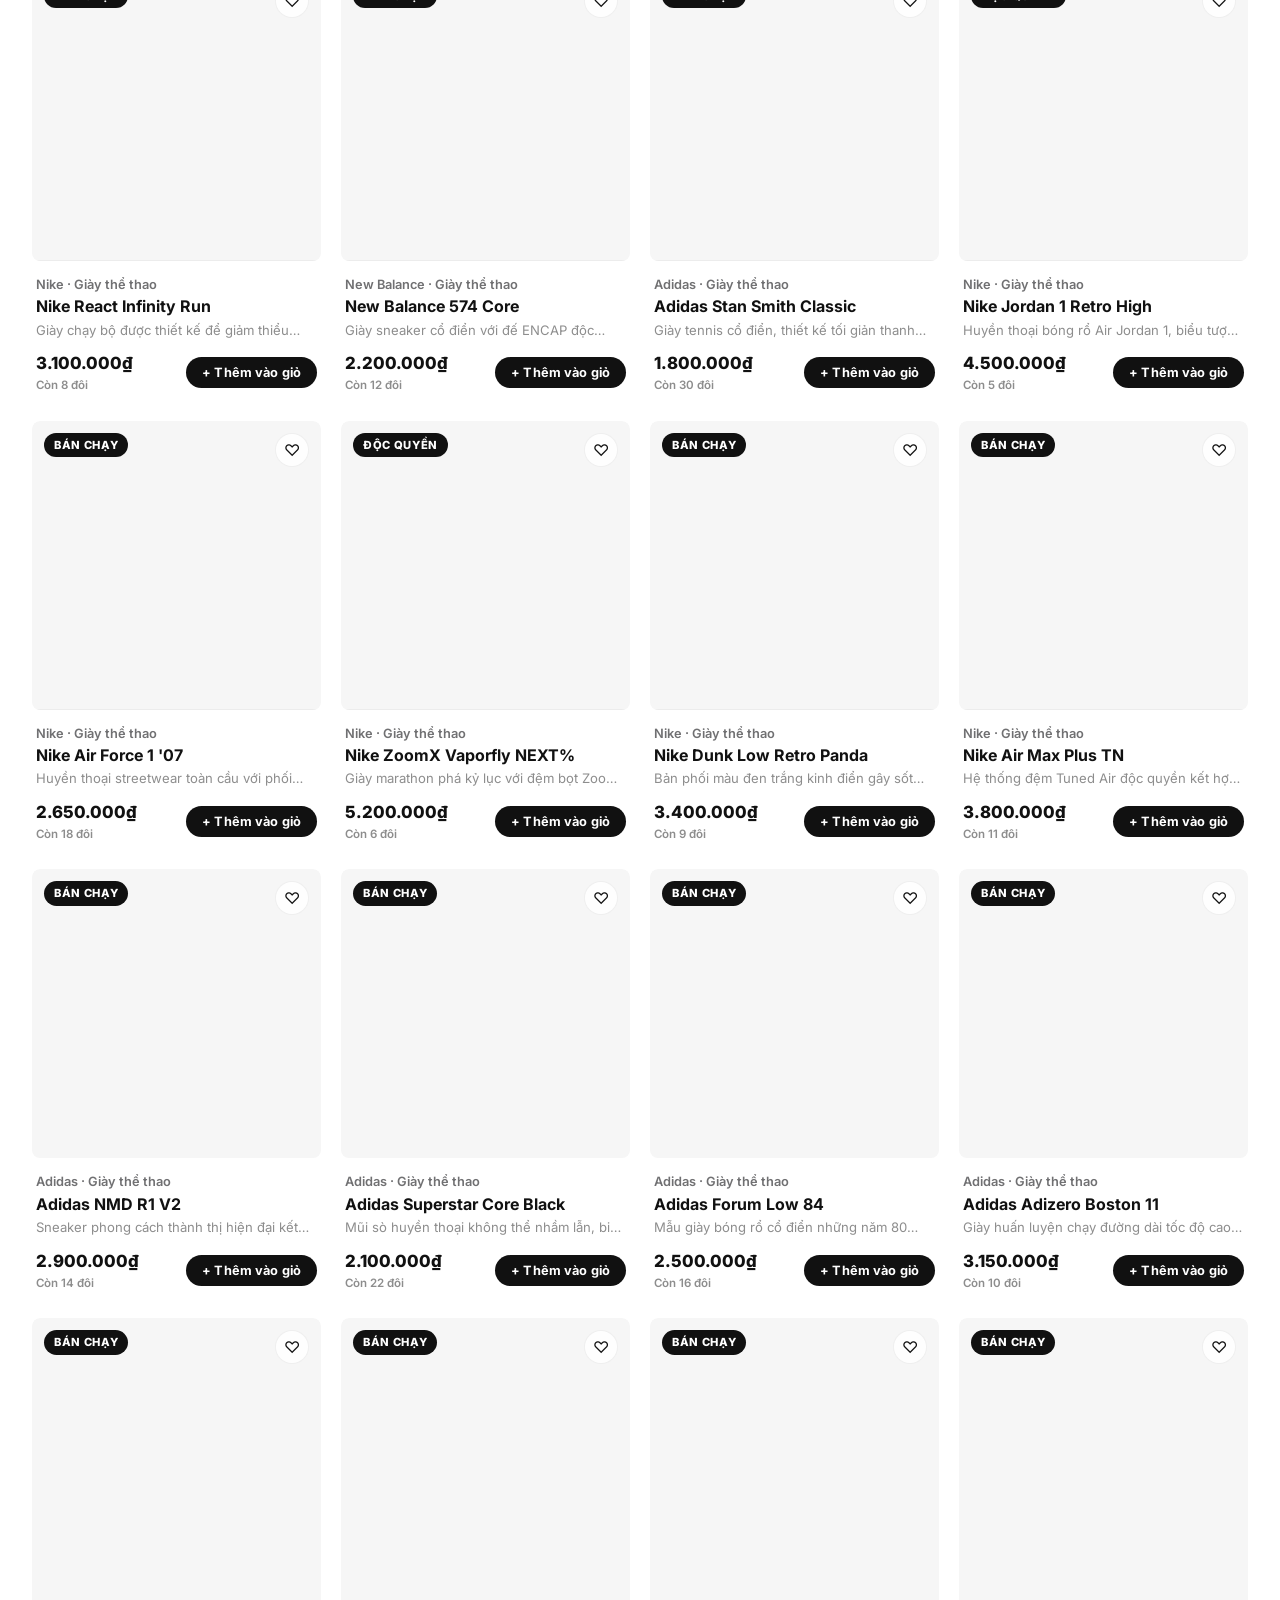
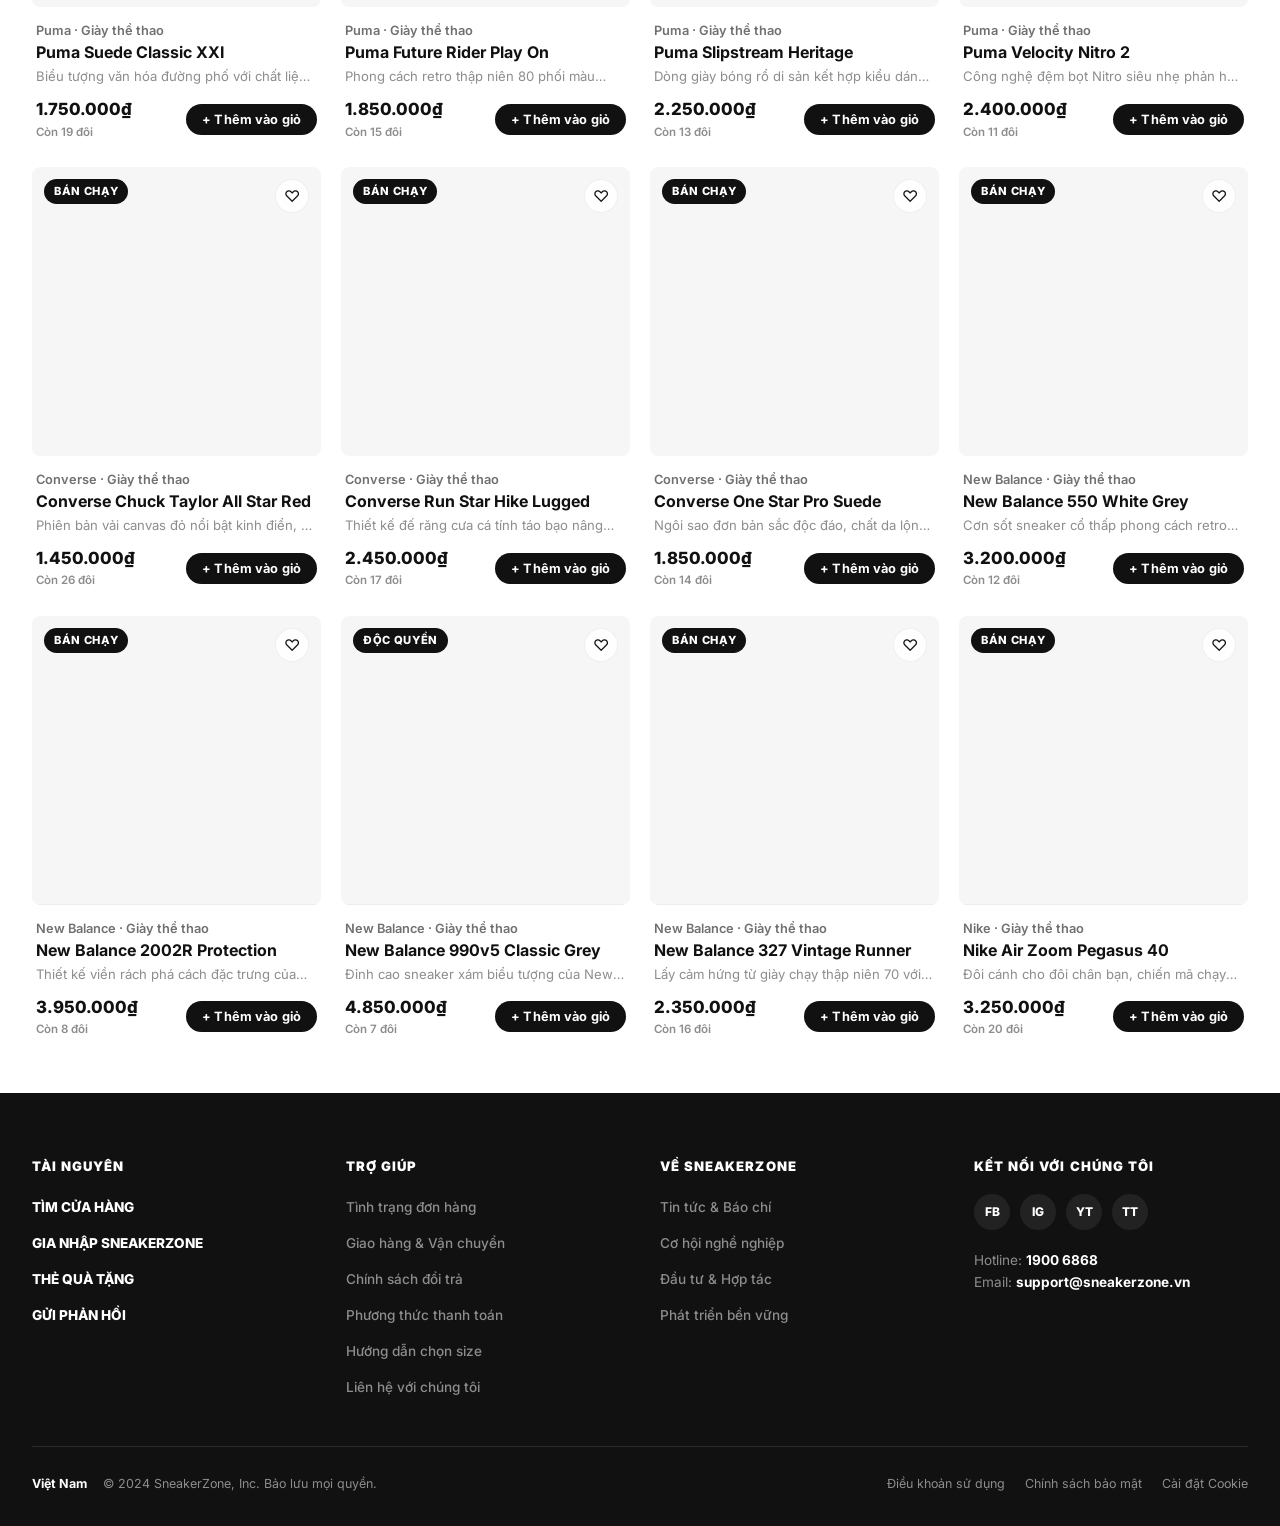
==== commit f2248aa0: "feat: them chuc nang gio hang 3 buoc - cart.html, checkout.html, modal dat hang thanh cong" ====
--- a/index.html
+++ b/index.html
@@ -41,8 +41,12 @@
       </button>
 
       <!-- Cart Button -->
-      <button class="btn-round-action btn-cart-trigger" id="btnOpenCart" title="Giỏ hàng">
-        <span style="font-size:0.75rem; font-weight:700;">GIỎ</span>
+      <button class="btn-round-action btn-cart-trigger" id="btnOpenCart" title="Giỏ hàng" aria-label="Xem giỏ hàng">
+        <svg class="cart-icon" viewBox="0 0 24 24" fill="none" stroke="currentColor" stroke-width="2" stroke-linecap="round" stroke-linejoin="round" aria-hidden="true">
+          <circle cx="8" cy="21" r="1" fill="currentColor"></circle>
+          <circle cx="19" cy="21" r="1" fill="currentColor"></circle>
+          <path d="M2.05 2.05h2l2.66 12.42a2 2 0 0 0 2 1.58h9.78a2 2 0 0 0 1.95-1.57l1.65-7.43H5.12"></path>
+        </svg>
         <span class="cart-badge" id="cartBadge">0</span>
       </button>
 
--- a/style.css
+++ b/style.css
@@ -244,6 +244,8 @@
   border: 1px solid #2e2e3d;
   transition: var(--transition-fast);
   position: relative;
+  cursor: pointer;
+  padding: 0;
 }
 
 .btn-round-action:hover {
@@ -251,6 +253,22 @@
   border-color: #444455;
   color: #ffffff;
   transform: scale(1.05);
+}
+
+.cart-icon {
+  width: 19px;
+  height: 19px;
+  stroke: currentColor;
+  stroke-width: 2;
+  fill: none;
+  stroke-linecap: round;
+  stroke-linejoin: round;
+  pointer-events: none;
+  transition: transform var(--transition-fast);
+}
+
+.btn-round-action:hover .cart-icon {
+  transform: scale(1.1);
 }
 
 .cart-badge {
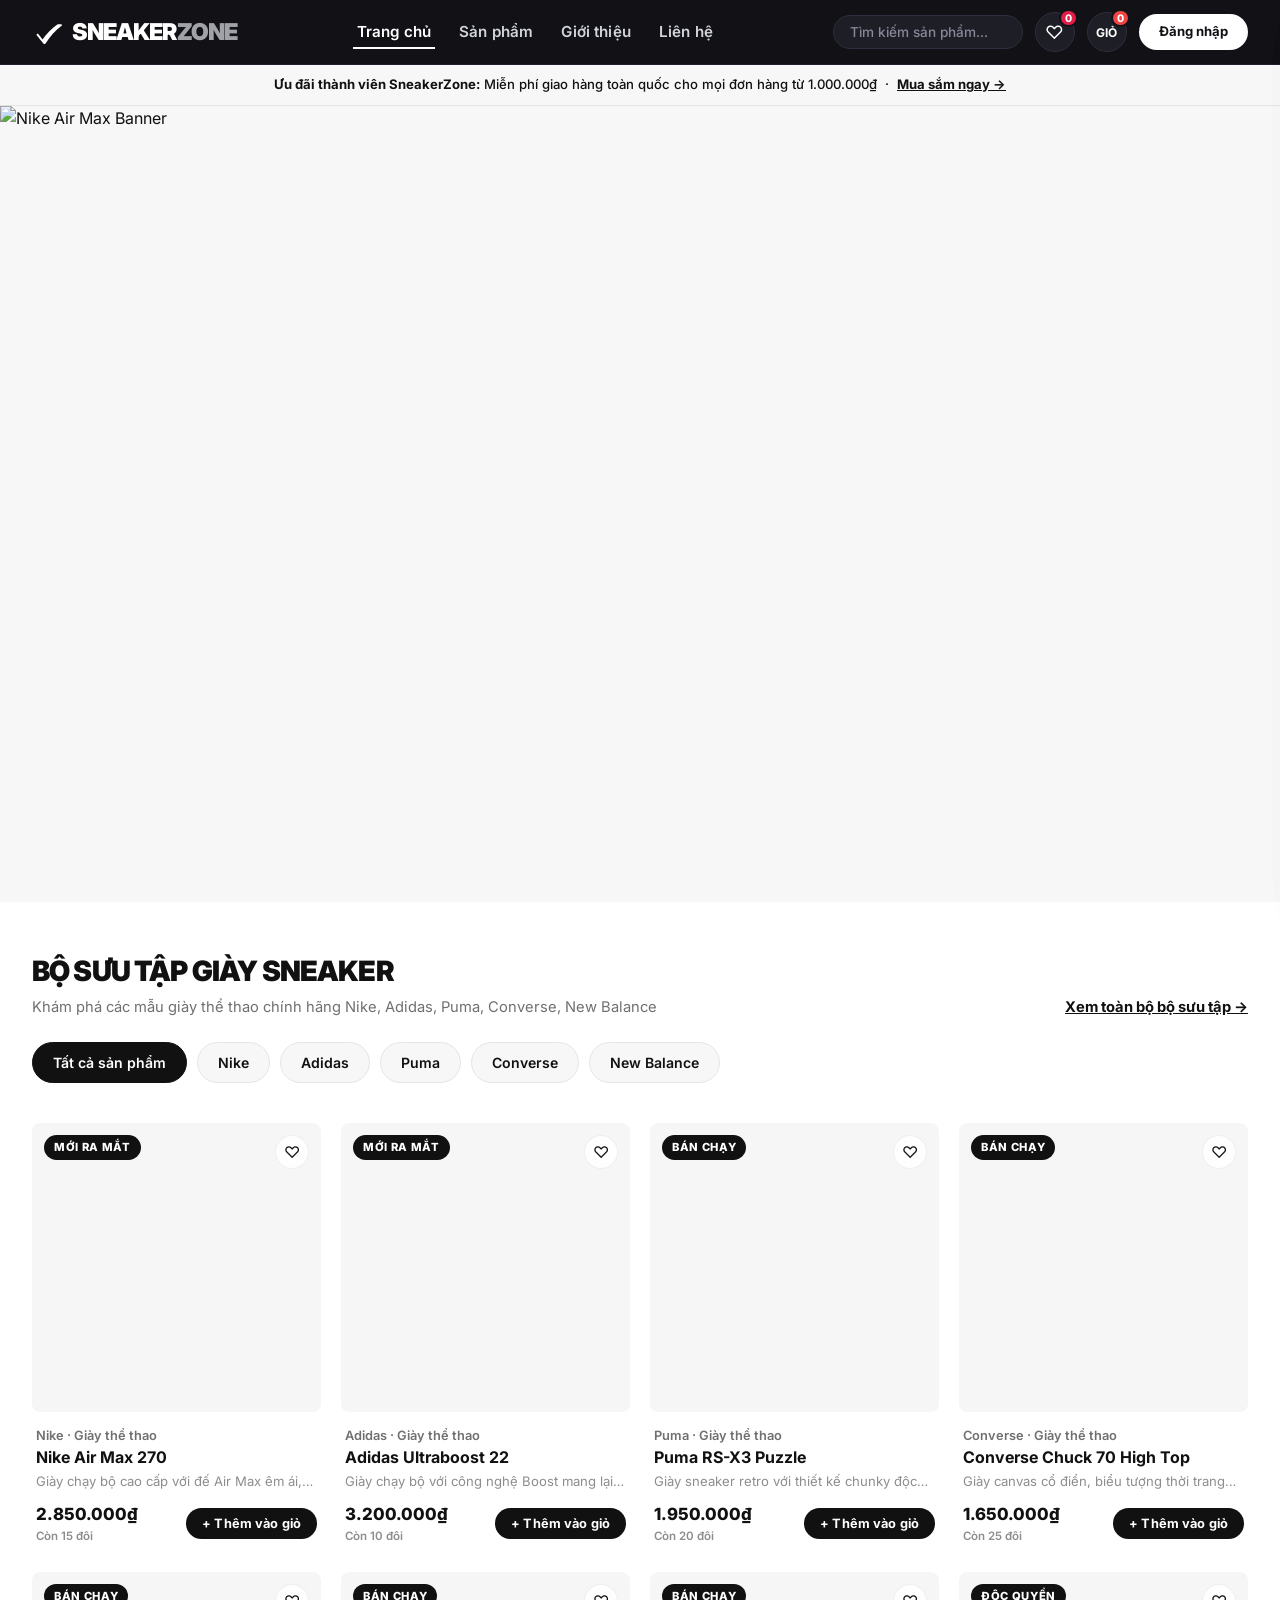
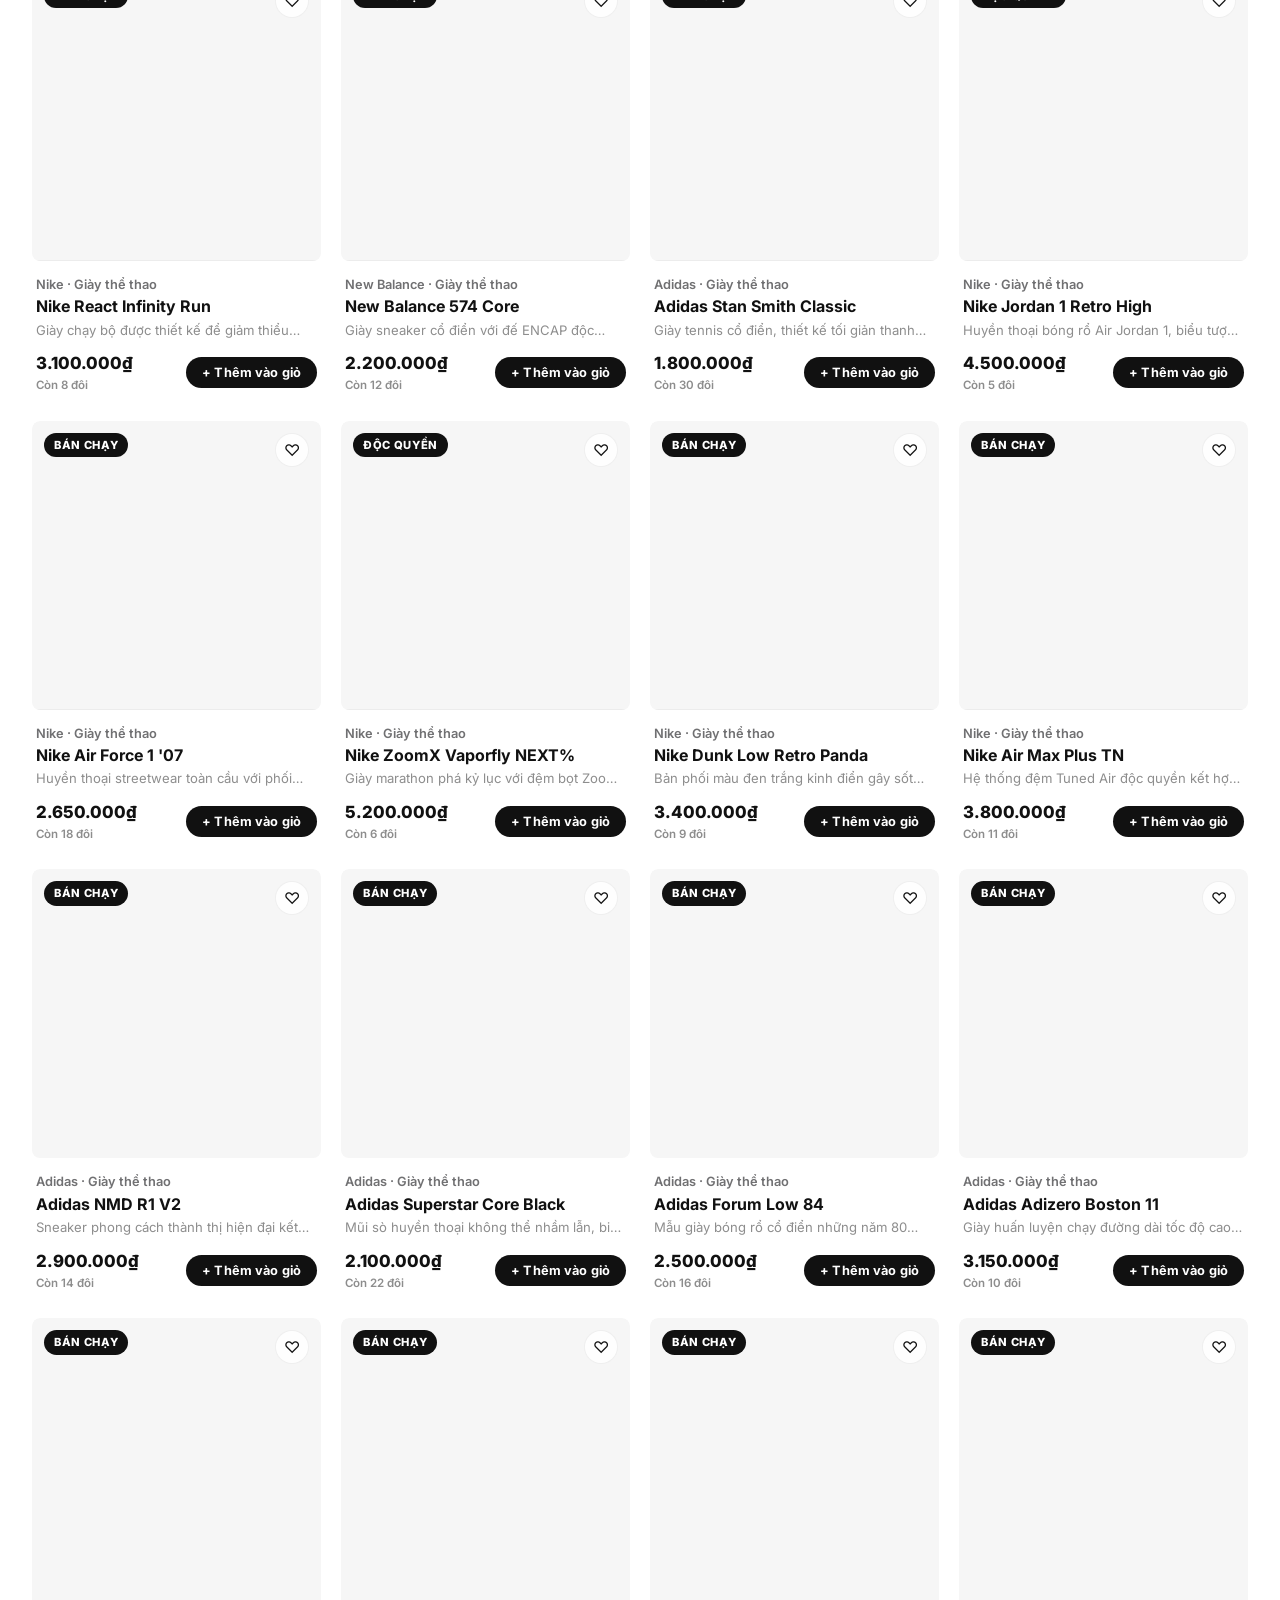
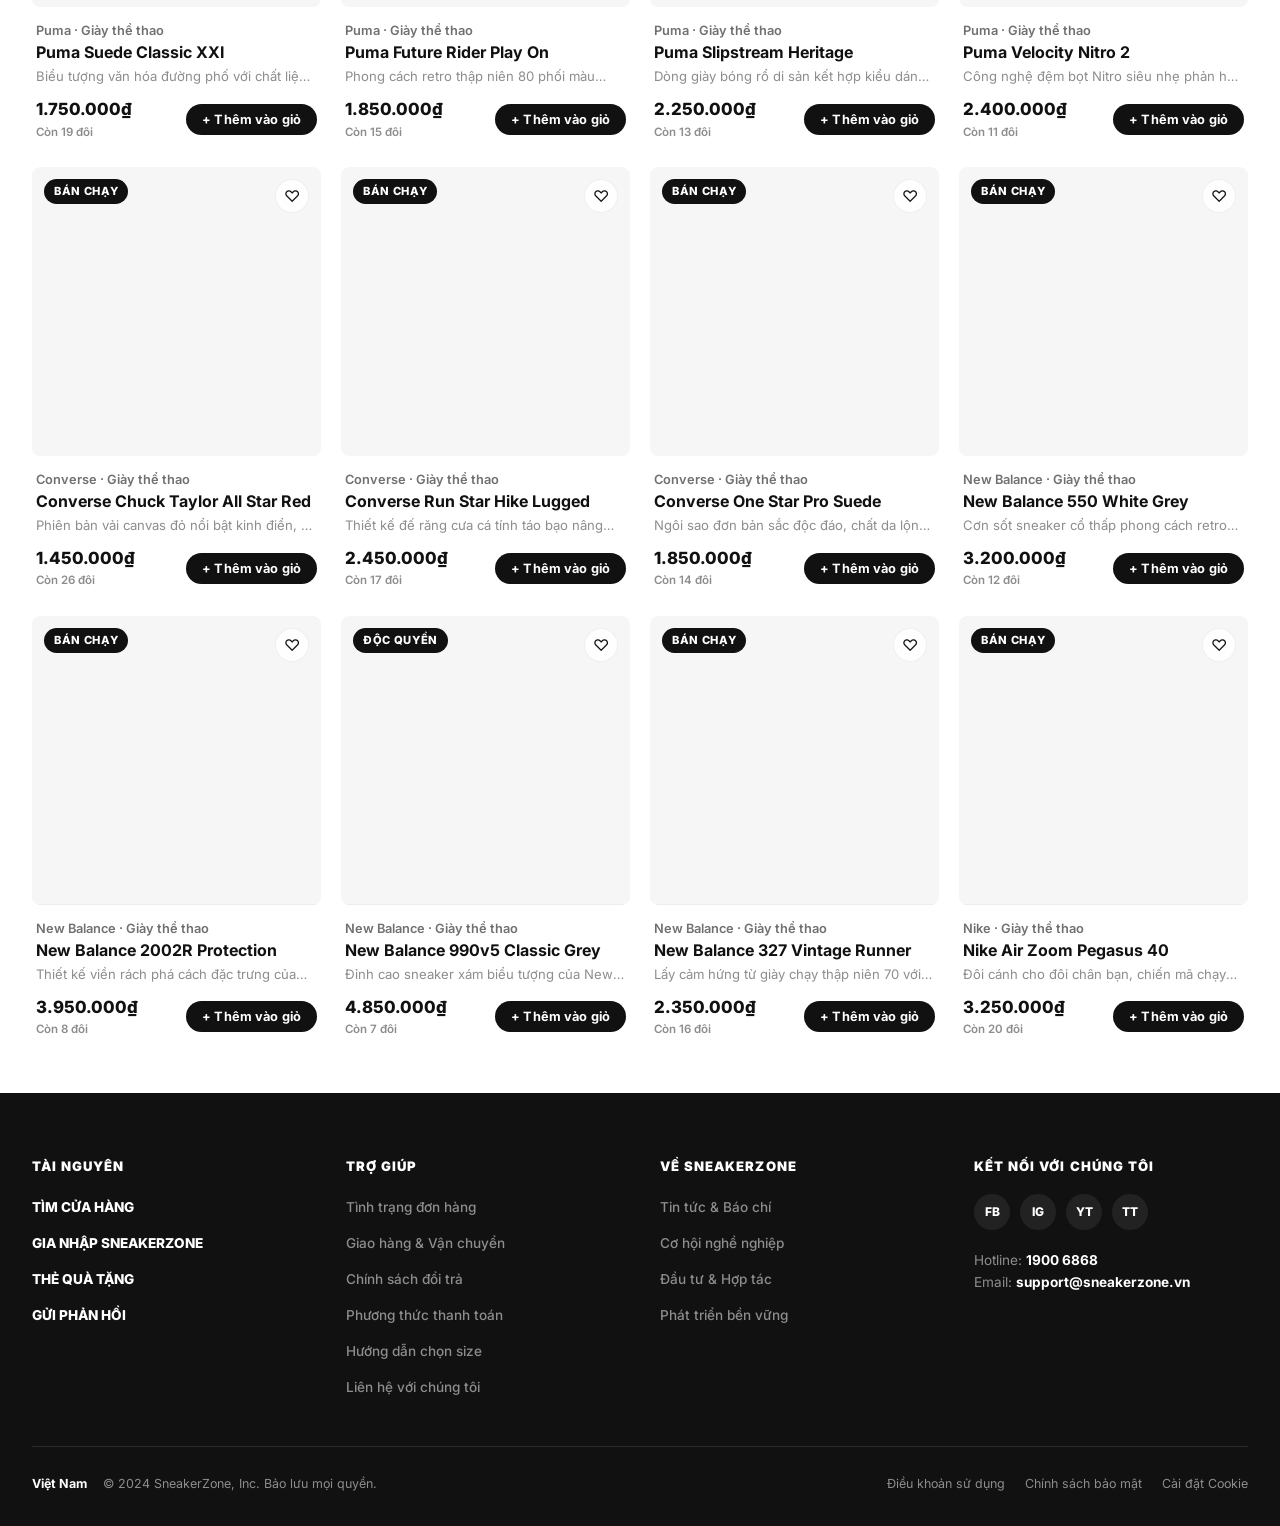
==== commit e205dd3c: "làm lại luồng yêu thích, bổ sung, liên kết lại với nhau" ====
--- a/index.html
+++ b/index.html
@@ -36,17 +36,14 @@
       </div>
 
       <!-- Wishlist Button -->
-      <button class="btn-round-action" title="Mục yêu thích" onclick="showToast('Danh sách Yêu thích của bạn')">
-        ♡
+      <button class="btn-round-action btn-wishlist-trigger" id="btnOpenWishlist" title="Mục yêu thích">
+        <span style="font-size:1.15rem; line-height:1;">♡</span>
+        <span class="cart-badge wishlist-badge" id="wishlistBadge">0</span>
       </button>
 
       <!-- Cart Button -->
-      <button class="btn-round-action btn-cart-trigger" id="btnOpenCart" title="Giỏ hàng" aria-label="Xem giỏ hàng">
-        <svg class="cart-icon" viewBox="0 0 24 24" fill="none" stroke="currentColor" stroke-width="2" stroke-linecap="round" stroke-linejoin="round" aria-hidden="true">
-          <circle cx="8" cy="21" r="1" fill="currentColor"></circle>
-          <circle cx="19" cy="21" r="1" fill="currentColor"></circle>
-          <path d="M2.05 2.05h2l2.66 12.42a2 2 0 0 0 2 1.58h9.78a2 2 0 0 0 1.95-1.57l1.65-7.43H5.12"></path>
-        </svg>
+      <button class="btn-round-action btn-cart-trigger" id="btnOpenCart" title="Giỏ hàng">
+        <span style="font-size:0.75rem; font-weight:700;">GIỎ</span>
         <span class="cart-badge" id="cartBadge">0</span>
       </button>
 
@@ -85,6 +82,25 @@
     <button class="btn-checkout" id="btnCheckout">Thanh toán ngay →</button>
   </div>
 </aside>
+
+<!-- ========== WISHLIST SIDEBAR ========== -->
+<div class="cart-overlay wishlist-overlay" id="wishlistOverlay"></div>
+<aside class="cart-sidebar wishlist-sidebar" id="wishlistSidebar">
+  <div class="cart-header">
+    <h3>Mục yêu thích (<span id="wishlistCountHeader">0</span>)</h3>
+    <button class="btn-close-cart" id="btnCloseWishlist" title="Đóng">✕</button>
+  </div>
+  <div class="cart-items" id="wishlistItemsContainer"></div>
+  <div class="cart-footer" id="wishlistFooter" style="display:none;">
+    <button class="btn-primary" id="btnAddAllWishlistToCart" style="width:100%; justify-content:center; padding:14px; margin-bottom:10px;">
+      + Thêm tất cả vào giỏ hàng
+    </button>
+    <button class="btn-clear-wishlist" id="btnClearWishlist" style="width:100%; padding:10px; background:transparent; border:1px solid var(--gray-200); border-radius:var(--radius-pill); font-weight:700; color:var(--gray-600); cursor:pointer;">
+      Xóa tất cả yêu thích
+    </button>
+  </div>
+</aside>
+
 
 <!-- ========== FULL-WIDTH HERO BANNER ========== -->
 <section class="nike-hero">
--- a/style.css
+++ b/style.css
@@ -244,8 +244,6 @@
   border: 1px solid #2e2e3d;
   transition: var(--transition-fast);
   position: relative;
-  cursor: pointer;
-  padding: 0;
 }
 
 .btn-round-action:hover {
@@ -253,22 +251,6 @@
   border-color: #444455;
   color: #ffffff;
   transform: scale(1.05);
-}
-
-.cart-icon {
-  width: 19px;
-  height: 19px;
-  stroke: currentColor;
-  stroke-width: 2;
-  fill: none;
-  stroke-linecap: round;
-  stroke-linejoin: round;
-  pointer-events: none;
-  transition: transform var(--transition-fast);
-}
-
-.btn-round-action:hover .cart-icon {
-  transform: scale(1.1);
 }
 
 .cart-badge {
@@ -922,6 +904,81 @@
   background: var(--white);
   transform: scale(1.1);
 }
+
+.product-wishlist.active {
+  color: #e11d48 !important;
+  background: #ffffff;
+  box-shadow: 0 4px 12px rgba(225, 29, 72, 0.2);
+}
+
+/* Wishlist Badge on Header */
+.wishlist-badge {
+  background: #e11d48 !important;
+}
+
+/* Detail Page Wishlist Button */
+.btn-wishlist-detail {
+  width: 100%;
+  padding: 15px;
+  background: #ffffff;
+  color: #0f172a;
+  border: 1.5px solid #e2e8f0;
+  border-radius: 30px;
+  font-weight: 800;
+  font-size: 1rem;
+  cursor: pointer;
+  transition: all 0.25s;
+  display: flex;
+  align-items: center;
+  justify-content: center;
+  gap: 8px;
+}
+
+.btn-wishlist-detail:hover {
+  border-color: #e11d48;
+  color: #e11d48;
+  background: #fff1f2;
+}
+
+.btn-wishlist-detail.active {
+  border-color: #e11d48;
+  background: #fff1f2;
+  color: #e11d48;
+}
+
+/* Wishlist Sidebar & Overlay */
+.wishlist-sidebar {
+  position: fixed;
+  top: 0;
+  right: -480px;
+  width: 440px;
+  height: 100vh;
+  background: var(--white);
+  border-left: 1px solid var(--gray-100);
+  z-index: 2001;
+  display: flex;
+  flex-direction: column;
+  transition: right 0.35s cubic-bezier(0.4, 0, 0.2, 1);
+  box-shadow: var(--shadow-lg);
+}
+
+.wishlist-sidebar.open {
+  right: 0;
+}
+
+.wishlist-overlay {
+  position: fixed;
+  inset: 0;
+  z-index: 2000;
+  background: rgba(0,0,0,0.5);
+  backdrop-filter: blur(4px);
+  display: none;
+}
+
+.wishlist-overlay.open {
+  display: block;
+}
+
 
 /* Size Chips – slide up on hover */
 .product-sizes {
@@ -2798,1077 +2855,3 @@
   }
 }
 
-/* ============================================================
-   15. CART & CHECKOUT PAGE (GIỎ HÀNG & HOÀN TẤT THANH TOÁN)
-   ============================================================ */
-.checkout-page-wrap {
-  background: #fafafa;
-  min-height: calc(100vh - 160px);
-  padding: 32px 0 80px;
-}
-
-.checkout-container {
-  max-width: 1240px;
-  margin: 0 auto;
-  padding: 0 24px;
-}
-
-/* Breadcrumb */
-.checkout-breadcrumb {
-  display: flex;
-  align-items: center;
-  gap: 8px;
-  font-size: 0.88rem;
-  color: var(--gray-600);
-  margin-bottom: 24px;
-}
-.checkout-breadcrumb a:hover {
-  color: var(--black);
-  text-decoration: underline;
-}
-.checkout-breadcrumb .sep {
-  color: var(--gray-400);
-}
-.checkout-breadcrumb .current {
-  color: var(--black);
-  font-weight: 700;
-}
-
-/* Page Header */
-.checkout-header {
-  margin-bottom: 32px;
-}
-.checkout-title {
-  font-size: clamp(1.8rem, 3.5vw, 2.5rem);
-  font-weight: 900;
-  letter-spacing: -0.03em;
-  text-transform: uppercase;
-  color: var(--black);
-  line-height: 1.1;
-  margin-bottom: 8px;
-}
-.checkout-subtitle {
-  color: var(--gray-600);
-  font-size: 0.98rem;
-}
-
-/* Grid Layout */
-.checkout-layout {
-  display: grid;
-  grid-template-columns: 1fr 420px;
-  gap: 36px;
-  align-items: flex-start;
-}
-@media (max-width: 1040px) {
-  .checkout-layout {
-    grid-template-columns: 1fr;
-    gap: 32px;
-  }
-}
-
-/* Cards */
-.checkout-card {
-  background: var(--white);
-  border: 1px solid #ededed;
-  border-radius: 18px;
-  padding: 28px;
-  margin-bottom: 24px;
-  box-shadow: 0 4px 20px rgba(0, 0, 0, 0.02);
-  transition: box-shadow var(--transition-fast);
-}
-.checkout-card:hover {
-  box-shadow: 0 8px 30px rgba(0, 0, 0, 0.04);
-}
-
-.card-head {
-  display: flex;
-  align-items: center;
-  justify-content: space-between;
-  padding-bottom: 18px;
-  margin-bottom: 22px;
-  border-bottom: 1.5px solid var(--gray-50);
-}
-.card-head-left {
-  display: flex;
-  align-items: center;
-  gap: 12px;
-}
-.step-number {
-  width: 32px;
-  height: 32px;
-  border-radius: 50%;
-  background: var(--black);
-  color: var(--white);
-  display: flex;
-  align-items: center;
-  justify-content: center;
-  font-weight: 800;
-  font-size: 0.9rem;
-}
-.card-head h2 {
-  font-size: 1.25rem;
-  font-weight: 800;
-  letter-spacing: -0.02em;
-  color: var(--black);
-  margin: 0;
-}
-.card-head-badge {
-  font-size: 0.8rem;
-  font-weight: 700;
-  background: var(--gray-100);
-  padding: 4px 10px;
-  border-radius: 999px;
-  color: var(--gray-800);
-}
-
-/* Empty Cart State */
-.cart-empty-state {
-  text-align: center;
-  padding: 60px 24px;
-  background: var(--white);
-  border-radius: 18px;
-  border: 1px solid #ededed;
-}
-.empty-cart-icon {
-  width: 90px;
-  height: 90px;
-  margin: 0 auto 20px;
-  border-radius: 50%;
-  background: var(--gray-50);
-  display: flex;
-  align-items: center;
-  justify-content: center;
-  font-size: 2.5rem;
-  color: var(--gray-400);
-}
-.cart-empty-state h3 {
-  font-size: 1.5rem;
-  font-weight: 900;
-  margin-bottom: 10px;
-}
-.cart-empty-state p {
-  color: var(--gray-600);
-  max-width: 420px;
-  margin: 0 auto 24px;
-  font-size: 0.95rem;
-}
-.btn-empty-shop {
-  display: inline-flex;
-  align-items: center;
-  gap: 8px;
-  background: var(--black);
-  color: var(--white);
-  font-weight: 800;
-  font-size: 0.95rem;
-  padding: 14px 32px;
-  border-radius: 999px;
-  transition: transform var(--transition-fast), background var(--transition-fast);
-}
-.btn-empty-shop:hover {
-  background: var(--gray-800);
-  transform: translateY(-2px);
-}
-
-/* Cart Items Table / List in Checkout */
-.cart-items-table {
-  display: flex;
-  flex-direction: column;
-  gap: 16px;
-}
-.cart-row-item {
-  display: grid;
-  grid-template-columns: 88px 1fr auto auto;
-  gap: 20px;
-  align-items: center;
-  padding: 16px;
-  background: #fdfdfd;
-  border: 1px solid #f0f0f0;
-  border-radius: 14px;
-  transition: background var(--transition-fast), border-color var(--transition-fast);
-}
-.cart-row-item:hover {
-  background: #ffffff;
-  border-color: #e0e0e0;
-}
-.cart-thumb-img {
-  width: 88px;
-  height: 88px;
-  object-fit: cover;
-  border-radius: 10px;
-  background: var(--gray-50);
-}
-.cart-item-details {
-  display: flex;
-  flex-direction: column;
-  gap: 6px;
-}
-.cart-item-brand {
-  font-size: 0.75rem;
-  font-weight: 700;
-  text-transform: uppercase;
-  letter-spacing: 0.08em;
-  color: var(--gray-600);
-}
-.cart-item-title {
-  font-size: 1.05rem;
-  font-weight: 800;
-  color: var(--black);
-  line-height: 1.25;
-}
-.cart-item-meta {
-  display: flex;
-  align-items: center;
-  gap: 12px;
-  font-size: 0.85rem;
-  color: var(--gray-600);
-}
-.cart-size-pill {
-  background: var(--gray-100);
-  padding: 2px 8px;
-  border-radius: 6px;
-  font-weight: 600;
-  font-size: 0.8rem;
-}
-.cart-unit-price {
-  font-weight: 700;
-  color: var(--black);
-}
-
-/* Quantity Control Box */
-.cart-qty-box {
-  display: inline-flex;
-  align-items: center;
-  background: var(--gray-50);
-  border: 1px solid var(--gray-200);
-  border-radius: 999px;
-  padding: 3px 6px;
-  gap: 4px;
-}
-.btn-qty-action {
-  width: 28px;
-  height: 28px;
-  border-radius: 50%;
-  display: flex;
-  align-items: center;
-  justify-content: center;
-  font-weight: 800;
-  font-size: 1rem;
-  background: var(--white);
-  color: var(--black);
-  border: 1px solid transparent;
-  transition: background var(--transition-fast), color var(--transition-fast);
-}
-.btn-qty-action:hover {
-  background: var(--black);
-  color: var(--white);
-}
-.input-qty-val {
-  width: 36px;
-  text-align: center;
-  font-weight: 800;
-  font-size: 0.95rem;
-  border: none;
-  background: transparent;
-  color: var(--black);
-}
-.input-qty-val:focus {
-  outline: none;
-}
-
-/* Subtotal & Delete */
-.cart-item-right {
-  display: flex;
-  flex-direction: column;
-  align-items: flex-end;
-  gap: 8px;
-}
-.cart-subtotal-val {
-  font-size: 1.15rem;
-  font-weight: 900;
-  color: var(--black);
-}
-.btn-delete-item {
-  color: var(--gray-400);
-  padding: 6px;
-  border-radius: 8px;
-  display: inline-flex;
-  align-items: center;
-  gap: 4px;
-  font-size: 0.82rem;
-  font-weight: 600;
-  transition: color var(--transition-fast), background var(--transition-fast);
-}
-.btn-delete-item:hover {
-  color: var(--danger);
-  background: #fef2f2;
-}
-
-/* Cart Table Footer Actions */
-.cart-footer-bar {
-  display: flex;
-  align-items: center;
-  justify-content: space-between;
-  margin-top: 20px;
-  padding-top: 18px;
-  border-top: 1px solid #f0f0f0;
-  flex-wrap: wrap;
-  gap: 12px;
-}
-.btn-link-action {
-  font-size: 0.9rem;
-  font-weight: 700;
-  color: var(--gray-600);
-  display: inline-flex;
-  align-items: center;
-  gap: 6px;
-  transition: color var(--transition-fast);
-}
-.btn-link-action:hover {
-  color: var(--black);
-}
-.btn-clear-all {
-  color: var(--gray-600);
-  font-size: 0.85rem;
-  font-weight: 600;
-  padding: 6px 12px;
-  border-radius: 8px;
-  border: 1px solid var(--gray-200);
-  transition: all var(--transition-fast);
-}
-.btn-clear-all:hover {
-  color: var(--danger);
-  border-color: var(--danger);
-  background: #fff5f5;
-}
-
-/* Voucher Promo Box */
-.voucher-section {
-  background: #f8fafc;
-  border: 1px dashed #cbd5e1;
-  border-radius: 14px;
-  padding: 18px 20px;
-  margin-top: 22px;
-}
-.voucher-title {
-  font-size: 0.88rem;
-  font-weight: 800;
-  text-transform: uppercase;
-  letter-spacing: 0.05em;
-  color: var(--gray-800);
-  margin-bottom: 12px;
-  display: flex;
-  align-items: center;
-  gap: 8px;
-}
-.voucher-input-group {
-  display: flex;
-  gap: 10px;
-}
-.voucher-input {
-  flex: 1;
-  padding: 12px 16px;
-  border: 1.5px solid #e2e8f0;
-  border-radius: 999px;
-  font-size: 0.9rem;
-  font-weight: 700;
-  text-transform: uppercase;
-  background: var(--white);
-  transition: border-color var(--transition-fast);
-}
-.voucher-input:focus {
-  outline: none;
-  border-color: var(--black);
-}
-.btn-apply-voucher {
-  padding: 12px 24px;
-  background: var(--black);
-  color: var(--white);
-  font-weight: 800;
-  font-size: 0.88rem;
-  border-radius: 999px;
-  transition: background var(--transition-fast);
-}
-.btn-apply-voucher:hover {
-  background: var(--gray-800);
-}
-.voucher-tags-row {
-  display: flex;
-  flex-wrap: wrap;
-  gap: 8px;
-  margin-top: 12px;
-  align-items: center;
-}
-.voucher-hint {
-  font-size: 0.78rem;
-  color: var(--gray-600);
-  font-weight: 600;
-}
-.voucher-pill {
-  font-size: 0.75rem;
-  font-weight: 800;
-  background: var(--white);
-  border: 1px solid #cbd5e1;
-  padding: 4px 10px;
-  border-radius: 6px;
-  cursor: pointer;
-  color: #0f172a;
-  transition: all var(--transition-fast);
-}
-.voucher-pill:hover {
-  border-color: var(--black);
-  background: var(--black);
-  color: var(--white);
-}
-.voucher-applied-banner {
-  display: flex;
-  align-items: center;
-  justify-content: space-between;
-  background: #ecfdf5;
-  border: 1px solid #6ee7b7;
-  padding: 10px 16px;
-  border-radius: 10px;
-  margin-top: 12px;
-  font-size: 0.85rem;
-  color: #065f46;
-  font-weight: 700;
-}
-.btn-remove-voucher {
-  color: #991b1b;
-  font-weight: 800;
-  font-size: 0.8rem;
-  text-decoration: underline;
-  cursor: pointer;
-}
-
-/* Customer Form (Thông tin khách đặt hàng) */
-.user-auto-alert {
-  display: flex;
-  align-items: center;
-  gap: 10px;
-  background: #f1f5f9;
-  border-left: 4px solid var(--black);
-  padding: 12px 16px;
-  border-radius: 8px;
-  margin-bottom: 22px;
-  font-size: 0.88rem;
-  color: #334155;
-}
-.user-auto-alert strong {
-  color: var(--black);
-}
-
-.checkout-form-grid {
-  display: grid;
-  grid-template-columns: 1fr 1fr;
-  gap: 18px;
-}
-@media (max-width: 640px) {
-  .checkout-form-grid {
-    grid-template-columns: 1fr;
-  }
-}
-.checkout-form-full {
-  grid-column: 1 / -1;
-}
-.form-field {
-  display: flex;
-  flex-direction: column;
-  gap: 6px;
-}
-.form-field label {
-  font-size: 0.85rem;
-  font-weight: 700;
-  color: #1e293b;
-}
-.form-field label .req {
-  color: var(--danger);
-}
-.field-input,
-.field-select,
-.field-textarea {
-  width: 100%;
-  padding: 13px 16px;
-  background: #f8fafc;
-  border: 1.5px solid #e2e8f0;
-  border-radius: 10px;
-  font-size: 0.92rem;
-  color: #0f172a;
-  transition: all var(--transition-fast);
-}
-.field-input:focus,
-.field-select:focus,
-.field-textarea:focus {
-  outline: none;
-  background: #ffffff;
-  border-color: var(--black);
-  box-shadow: 0 0 0 3px rgba(17, 17, 17, 0.08);
-}
-.field-input.has-error,
-.field-select.has-error,
-.field-textarea.has-error {
-  border-color: var(--danger);
-  background: #fff5f5;
-}
-.field-error-text {
-  font-size: 0.78rem;
-  color: var(--danger);
-  font-weight: 600;
-  display: none;
-}
-.field-error-text.show {
-  display: block;
-}
-
-/* Shipping & Payment Options */
-.options-selector-grid {
-  display: flex;
-  flex-direction: column;
-  gap: 12px;
-  margin-top: 14px;
-}
-.option-select-card {
-  display: flex;
-  align-items: center;
-  gap: 14px;
-  padding: 16px 20px;
-  border: 1.5px solid #e2e8f0;
-  border-radius: 12px;
-  background: #ffffff;
-  cursor: pointer;
-  transition: all var(--transition-fast);
-  position: relative;
-}
-.option-select-card:hover {
-  border-color: #cbd5e1;
-  background: #fdfdfd;
-}
-.option-select-card.active {
-  border-color: var(--black);
-  background: #fcfcfc;
-  box-shadow: 0 2px 10px rgba(0, 0, 0, 0.05);
-}
-.option-radio-input {
-  width: 20px;
-  height: 20px;
-  accent-color: var(--black);
-  cursor: pointer;
-}
-.option-icon-box {
-  width: 42px;
-  height: 42px;
-  border-radius: 10px;
-  background: var(--gray-50);
-  display: flex;
-  align-items: center;
-  justify-content: center;
-  font-size: 1.25rem;
-}
-.option-details {
-  flex: 1;
-}
-.option-title {
-  font-weight: 800;
-  font-size: 0.95rem;
-  color: var(--black);
-  margin-bottom: 2px;
-}
-.option-desc {
-  font-size: 0.82rem;
-  color: var(--gray-600);
-}
-.option-price-tag {
-  font-weight: 800;
-  font-size: 0.95rem;
-  color: var(--black);
-}
-
-/* VietQR Bank Info Preview Box */
-.vietqr-box-preview {
-  margin-top: 14px;
-  padding: 18px 20px;
-  background: #f8fafc;
-  border: 1.5px dashed #94a3b8;
-  border-radius: 14px;
-  display: flex;
-  gap: 20px;
-  align-items: center;
-}
-@media (max-width: 600px) {
-  .vietqr-box-preview {
-    flex-direction: column;
-    text-align: center;
-  }
-}
-.vietqr-code-img {
-  width: 130px;
-  height: 130px;
-  object-fit: contain;
-  background: var(--white);
-  padding: 6px;
-  border-radius: 10px;
-  border: 1px solid #e2e8f0;
-}
-.vietqr-bank-details {
-  flex: 1;
-  display: flex;
-  flex-direction: column;
-  gap: 6px;
-  font-size: 0.88rem;
-}
-.vietqr-bank-details .bank-name-label {
-  font-weight: 800;
-  font-size: 0.95rem;
-  color: #0f172a;
-}
-.vietqr-row {
-  display: flex;
-  gap: 8px;
-}
-.vietqr-row span:first-child {
-  color: #64748b;
-  min-width: 90px;
-}
-.vietqr-row strong {
-  color: #0f172a;
-}
-
-/* ============================================================
-   ORDER SUMMARY SIDEBAR (CỘT PHẢI - HOÀN TẤT THANH TOÁN)
-   ============================================================ */
-.checkout-summary-wrap {
-  position: sticky;
-  top: 90px;
-}
-.summary-card {
-  background: var(--white);
-  border: 1px solid #ededed;
-  border-radius: 18px;
-  padding: 26px;
-  box-shadow: 0 4px 25px rgba(0, 0, 0, 0.03);
-}
-.summary-header {
-  font-size: 1.25rem;
-  font-weight: 900;
-  letter-spacing: -0.02em;
-  padding-bottom: 16px;
-  margin-bottom: 20px;
-  border-bottom: 1.5px solid var(--gray-100);
-}
-
-/* Mini Item List */
-.summary-mini-list {
-  display: flex;
-  flex-direction: column;
-  gap: 12px;
-  max-height: 240px;
-  overflow-y: auto;
-  padding-right: 6px;
-  margin-bottom: 20px;
-}
-.summary-mini-item {
-  display: flex;
-  align-items: center;
-  gap: 12px;
-  font-size: 0.88rem;
-}
-.summary-mini-thumb {
-  width: 48px;
-  height: 48px;
-  object-fit: cover;
-  border-radius: 8px;
-  background: var(--gray-50);
-}
-.summary-mini-info {
-  flex: 1;
-}
-.summary-mini-name {
-  font-weight: 700;
-  color: var(--black);
-  white-space: nowrap;
-  overflow: hidden;
-  text-overflow: ellipsis;
-  max-width: 190px;
-}
-.summary-mini-qty {
-  font-size: 0.78rem;
-  color: var(--gray-600);
-}
-.summary-mini-price {
-  font-weight: 800;
-  color: var(--black);
-}
-
-/* Calculation Lines */
-.summary-calc-rows {
-  display: flex;
-  flex-direction: column;
-  gap: 12px;
-  padding-top: 16px;
-  border-top: 1px solid #f0f0f0;
-  margin-bottom: 20px;
-}
-.calc-row {
-  display: flex;
-  justify-content: space-between;
-  align-items: center;
-  font-size: 0.92rem;
-  color: var(--gray-600);
-}
-.calc-row.discount-row {
-  color: #059669;
-  font-weight: 700;
-}
-.calc-row-total {
-  display: flex;
-  justify-content: space-between;
-  align-items: baseline;
-  padding-top: 16px;
-  border-top: 2px solid var(--black);
-  margin-top: 6px;
-}
-.calc-row-total span:first-child {
-  font-size: 1.05rem;
-  font-weight: 900;
-  color: var(--black);
-  text-transform: uppercase;
-}
-.calc-total-num {
-  font-size: 1.7rem;
-  font-weight: 900;
-  letter-spacing: -0.02em;
-  color: var(--black);
-}
-
-/* Complete Checkout Button */
-.btn-submit-order {
-  width: 100%;
-  padding: 18px 24px;
-  background: var(--black);
-  color: var(--white);
-  border-radius: 999px;
-  font-size: 1rem;
-  font-weight: 900;
-  letter-spacing: 0.04em;
-  text-transform: uppercase;
-  display: flex;
-  align-items: center;
-  justify-content: center;
-  gap: 10px;
-  transition: all var(--transition-fast);
-  box-shadow: 0 4px 14px rgba(0, 0, 0, 0.15);
-}
-.btn-submit-order:hover {
-  background: #262626;
-  transform: translateY(-2px);
-  box-shadow: 0 8px 20px rgba(0, 0, 0, 0.22);
-}
-.btn-submit-order:disabled {
-  background: var(--gray-400);
-  cursor: not-allowed;
-  transform: none;
-  box-shadow: none;
-}
-
-/* Spinner */
-.spinner-btn {
-  width: 20px;
-  height: 20px;
-  border: 3px solid rgba(255, 255, 255, 0.3);
-  border-radius: 50%;
-  border-top-color: #ffffff;
-  animation: spin 0.8s linear infinite;
-  display: none;
-}
-@keyframes spin {
-  to { transform: rotate(360deg); }
-}
-
-/* Trust Perks in Sidebar */
-.summary-trust-perks {
-  margin-top: 22px;
-  padding-top: 20px;
-  border-top: 1px solid #f0f0f0;
-  display: flex;
-  flex-direction: column;
-  gap: 10px;
-}
-.trust-perk-item {
-  display: flex;
-  align-items: center;
-  gap: 10px;
-  font-size: 0.82rem;
-  color: #475569;
-}
-.trust-perk-icon {
-  font-size: 1rem;
-  color: #0f172a;
-}
-
-/* ============================================================
-   ORDER SUCCESS MODAL (XÁC NHẬN HOÀN TẤT THANH TOÁN)
-   ============================================================ */
-.order-success-overlay {
-  position: fixed;
-  top: 0;
-  left: 0;
-  right: 0;
-  bottom: 0;
-  background: rgba(0, 0, 0, 0.65);
-  backdrop-filter: blur(4px);
-  z-index: 9999;
-  display: flex;
-  align-items: center;
-  justify-content: center;
-  padding: 20px;
-  opacity: 0;
-  visibility: hidden;
-  transition: all 0.3s ease;
-}
-.order-success-overlay.open {
-  opacity: 1;
-  visibility: visible;
-}
-.order-success-modal {
-  background: var(--white);
-  border-radius: 24px;
-  max-width: 680px;
-  width: 100%;
-  max-height: 90vh;
-  overflow-y: auto;
-  padding: 36px 32px;
-  box-shadow: 0 25px 60px rgba(0, 0, 0, 0.25);
-  transform: scale(0.92);
-  transition: transform 0.3s cubic-bezier(0.34, 1.56, 0.64, 1);
-  text-align: center;
-}
-.order-success-overlay.open .order-success-modal {
-  transform: scale(1);
-}
-
-.success-icon-wrap {
-  width: 76px;
-  height: 76px;
-  background: #10b981;
-  color: var(--white);
-  border-radius: 50%;
-  display: flex;
-  align-items: center;
-  justify-content: center;
-  font-size: 2.2rem;
-  font-weight: 900;
-  margin: 0 auto 18px;
-  box-shadow: 0 10px 25px rgba(16, 185, 129, 0.35);
-  animation: popInSuccess 0.5s cubic-bezier(0.175, 0.885, 0.32, 1.275);
-}
-@keyframes popInSuccess {
-  0% { transform: scale(0); }
-  70% { transform: scale(1.15); }
-  100% { transform: scale(1); }
-}
-
-.success-modal-title {
-  font-size: 1.8rem;
-  font-weight: 900;
-  letter-spacing: -0.03em;
-  text-transform: uppercase;
-  color: var(--black);
-  margin-bottom: 8px;
-}
-.success-modal-sub {
-  color: var(--gray-600);
-  font-size: 0.95rem;
-  max-width: 460px;
-  margin: 0 auto 24px;
-}
-
-/* Order Details Card in Modal */
-.order-receipt-card {
-  background: #f8fafc;
-  border: 1px solid #e2e8f0;
-  border-radius: 16px;
-  padding: 20px;
-  text-align: left;
-  margin-bottom: 24px;
-}
-.receipt-row-top {
-  display: flex;
-  justify-content: space-between;
-  align-items: center;
-  padding-bottom: 14px;
-  border-bottom: 1px solid #e2e8f0;
-  margin-bottom: 14px;
-}
-.receipt-order-id {
-  font-size: 1rem;
-  font-weight: 900;
-  color: var(--black);
-}
-.btn-copy-code {
-  font-size: 0.78rem;
-  font-weight: 700;
-  padding: 4px 10px;
-  border-radius: 6px;
-  border: 1px solid #cbd5e1;
-  background: var(--white);
-  cursor: pointer;
-  transition: all var(--transition-fast);
-}
-.btn-copy-code:hover {
-  background: var(--black);
-  color: var(--white);
-}
-.receipt-grid-info {
-  display: grid;
-  grid-template-columns: 1fr 1fr;
-  gap: 12px;
-  font-size: 0.86rem;
-  margin-bottom: 16px;
-}
-@media (max-width: 520px) {
-  .receipt-grid-info {
-    grid-template-columns: 1fr;
-  }
-}
-.receipt-info-item span {
-  color: #64748b;
-  display: block;
-  font-size: 0.78rem;
-  margin-bottom: 2px;
-}
-.receipt-info-item strong {
-  color: #0f172a;
-}
-
-/* Items in Receipt */
-.receipt-items-list {
-  border-top: 1px solid #e2e8f0;
-  padding-top: 14px;
-  display: flex;
-  flex-direction: column;
-  gap: 8px;
-}
-.receipt-item-line {
-  display: flex;
-  justify-content: space-between;
-  font-size: 0.88rem;
-}
-.receipt-total-line {
-  display: flex;
-  justify-content: space-between;
-  align-items: center;
-  padding-top: 12px;
-  border-top: 1.5px solid #0f172a;
-  margin-top: 8px;
-  font-size: 1.1rem;
-  font-weight: 900;
-  color: #0f172a;
-}
-
-/* QR Code Section inside Modal */
-.modal-vietqr-card {
-  background: #eff6ff;
-  border: 1.5px solid #bfdbfe;
-  border-radius: 14px;
-  padding: 16px 20px;
-  display: flex;
-  align-items: center;
-  gap: 18px;
-  text-align: left;
-  margin-bottom: 24px;
-}
-@media (max-width: 520px) {
-  .modal-vietqr-card {
-    flex-direction: column;
-    text-align: center;
-  }
-}
-.modal-vietqr-img {
-  width: 120px;
-  height: 120px;
-  object-fit: contain;
-  background: var(--white);
-  border-radius: 8px;
-  padding: 4px;
-}
-
-/* Modal Action Buttons */
-.modal-actions-group {
-  display: flex;
-  gap: 12px;
-  justify-content: center;
-  flex-wrap: wrap;
-}
-.btn-print-receipt {
-  padding: 13px 24px;
-  background: var(--white);
-  color: var(--black);
-  border: 1.5px solid var(--black);
-  font-weight: 800;
-  font-size: 0.9rem;
-  border-radius: 999px;
-  transition: all var(--transition-fast);
-}
-.btn-print-receipt:hover {
-  background: var(--gray-50);
-}
-.btn-continue-shopping {
-  padding: 13px 28px;
-  background: var(--black);
-  color: var(--white);
-  font-weight: 800;
-  font-size: 0.9rem;
-  border-radius: 999px;
-  transition: all var(--transition-fast);
-}
-.btn-continue-shopping:hover {
-  background: var(--gray-800);
-}
-
-/* ============================================================
-   ADMIN ORDERS TAB STYLING
-   ============================================================ */
-.order-status-badge {
-  display: inline-block;
-  padding: 4px 10px;
-  border-radius: 999px;
-  font-size: 0.76rem;
-  font-weight: 800;
-  text-transform: uppercase;
-}
-.order-status-pending {
-  background: #fef3c7;
-  color: #92400e;
-}
-.order-status-processing {
-  background: #e0e7ff;
-  color: #3730a3;
-}
-.order-status-shipping {
-  background: #e0f2fe;
-  color: #0369a1;
-}
-.order-status-completed {
-  background: #d1fae5;
-  color: #065f46;
-}
-.order-status-cancelled {
-  background: #fee2e2;
-  color: #991b1b;
-}
-
-@media print {
-  body * {
-    visibility: hidden;
-  }
-  .order-receipt-card,
-  .order-receipt-card * {
-    visibility: visible;
-  }
-  .order-receipt-card {
-    position: absolute;
-    left: 0;
-    top: 0;
-    width: 100%;
-  }
-}
-
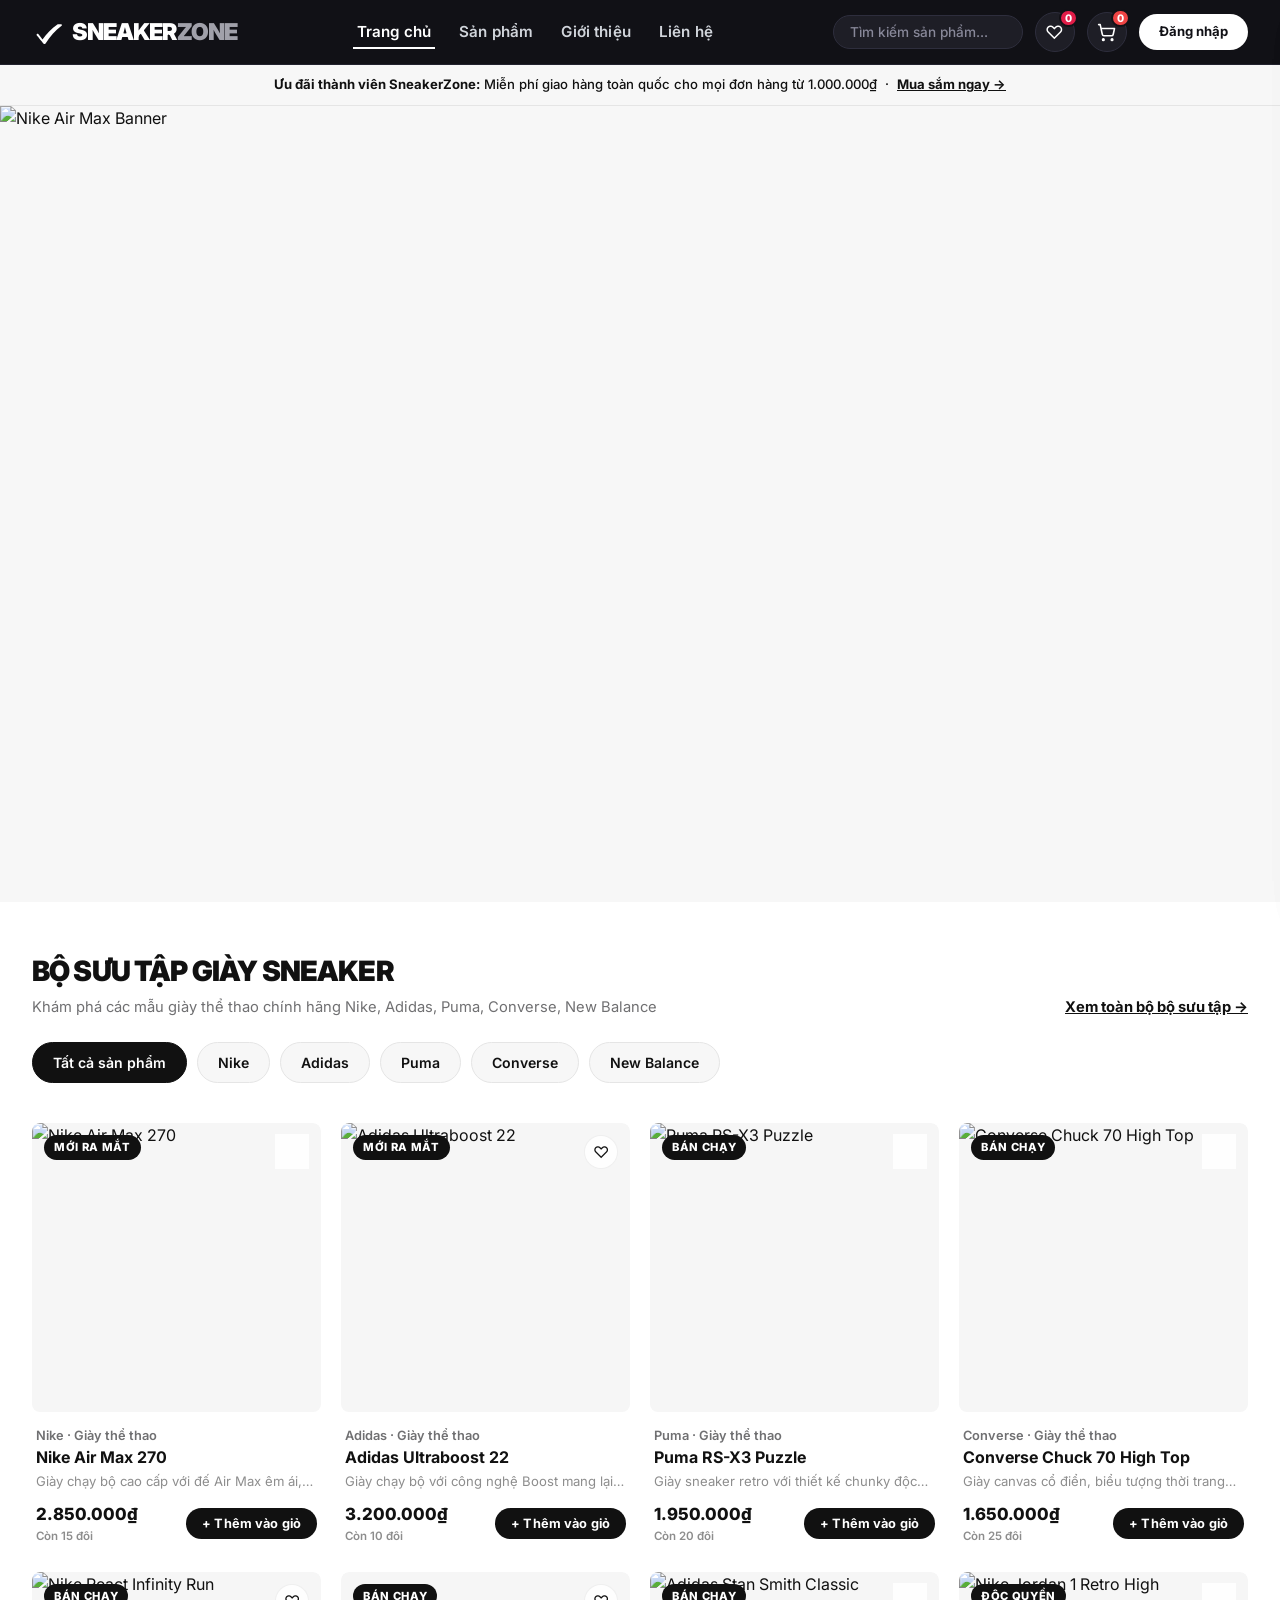
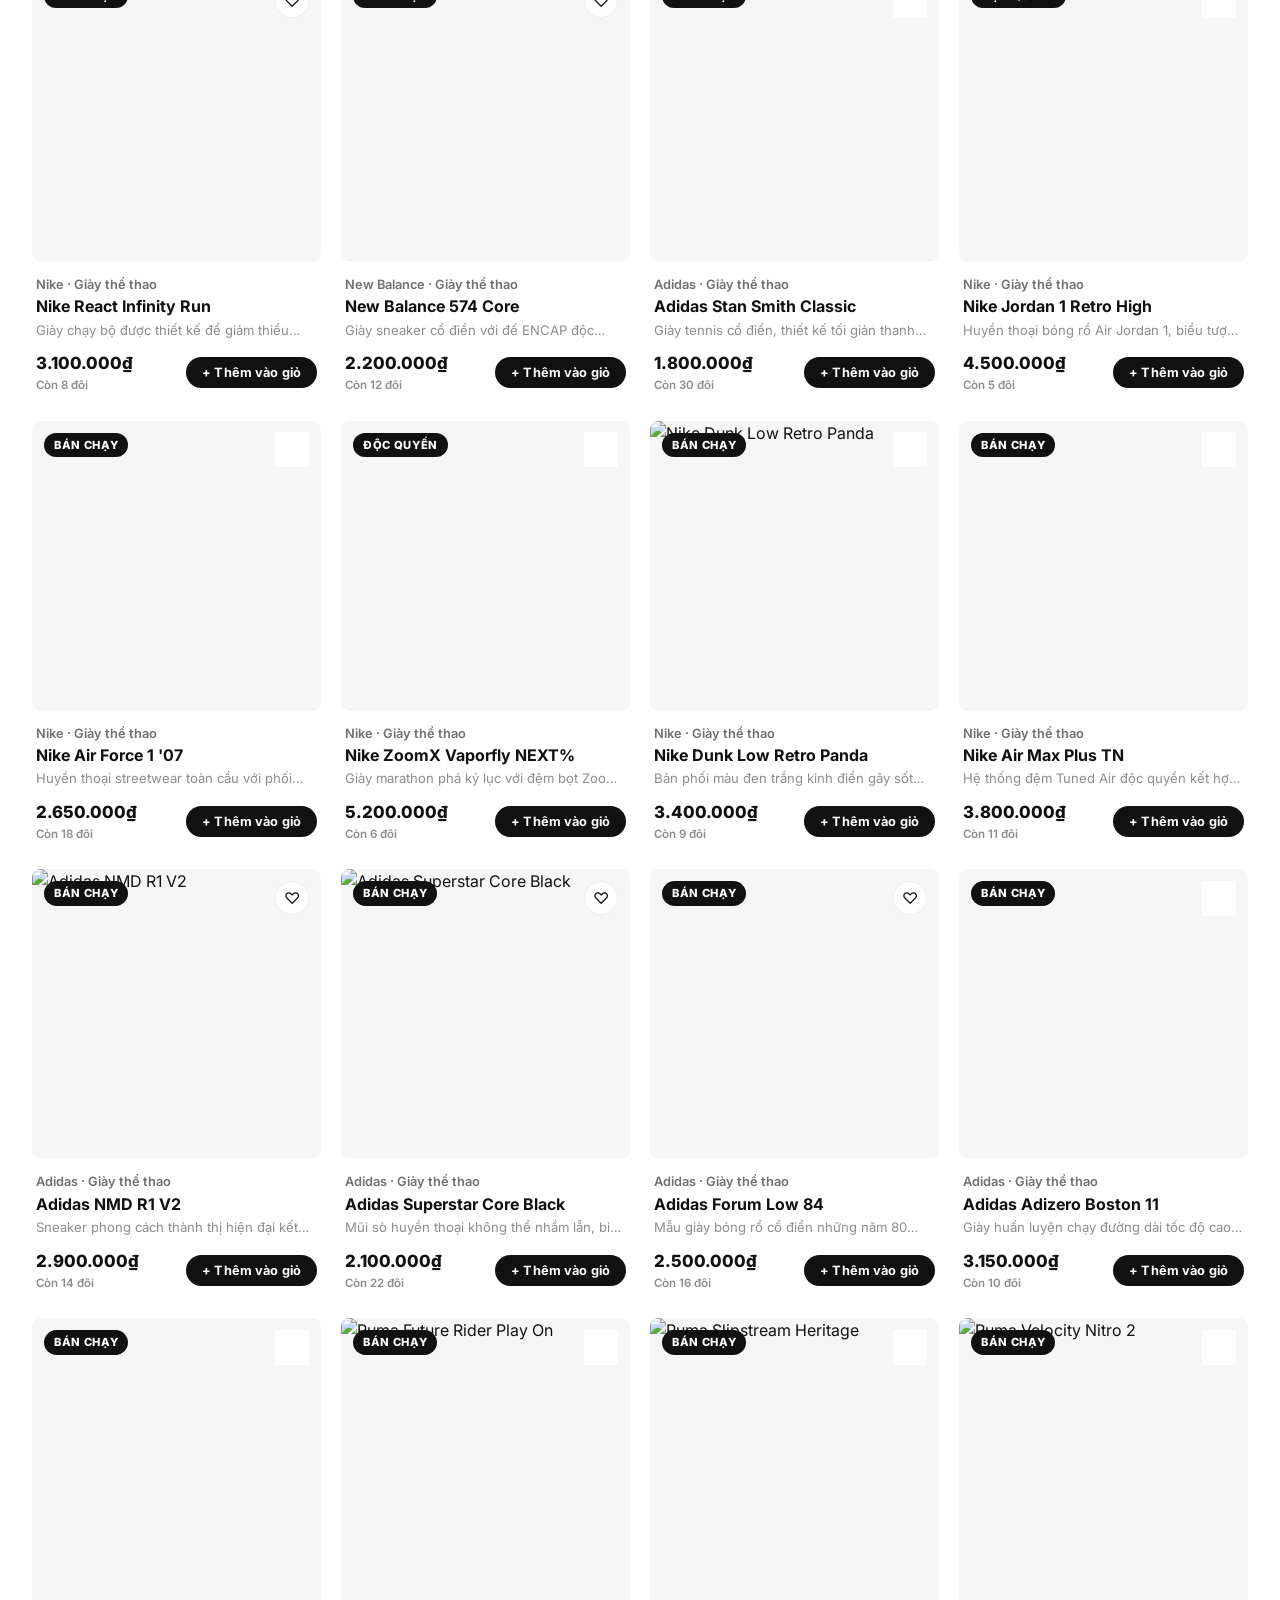
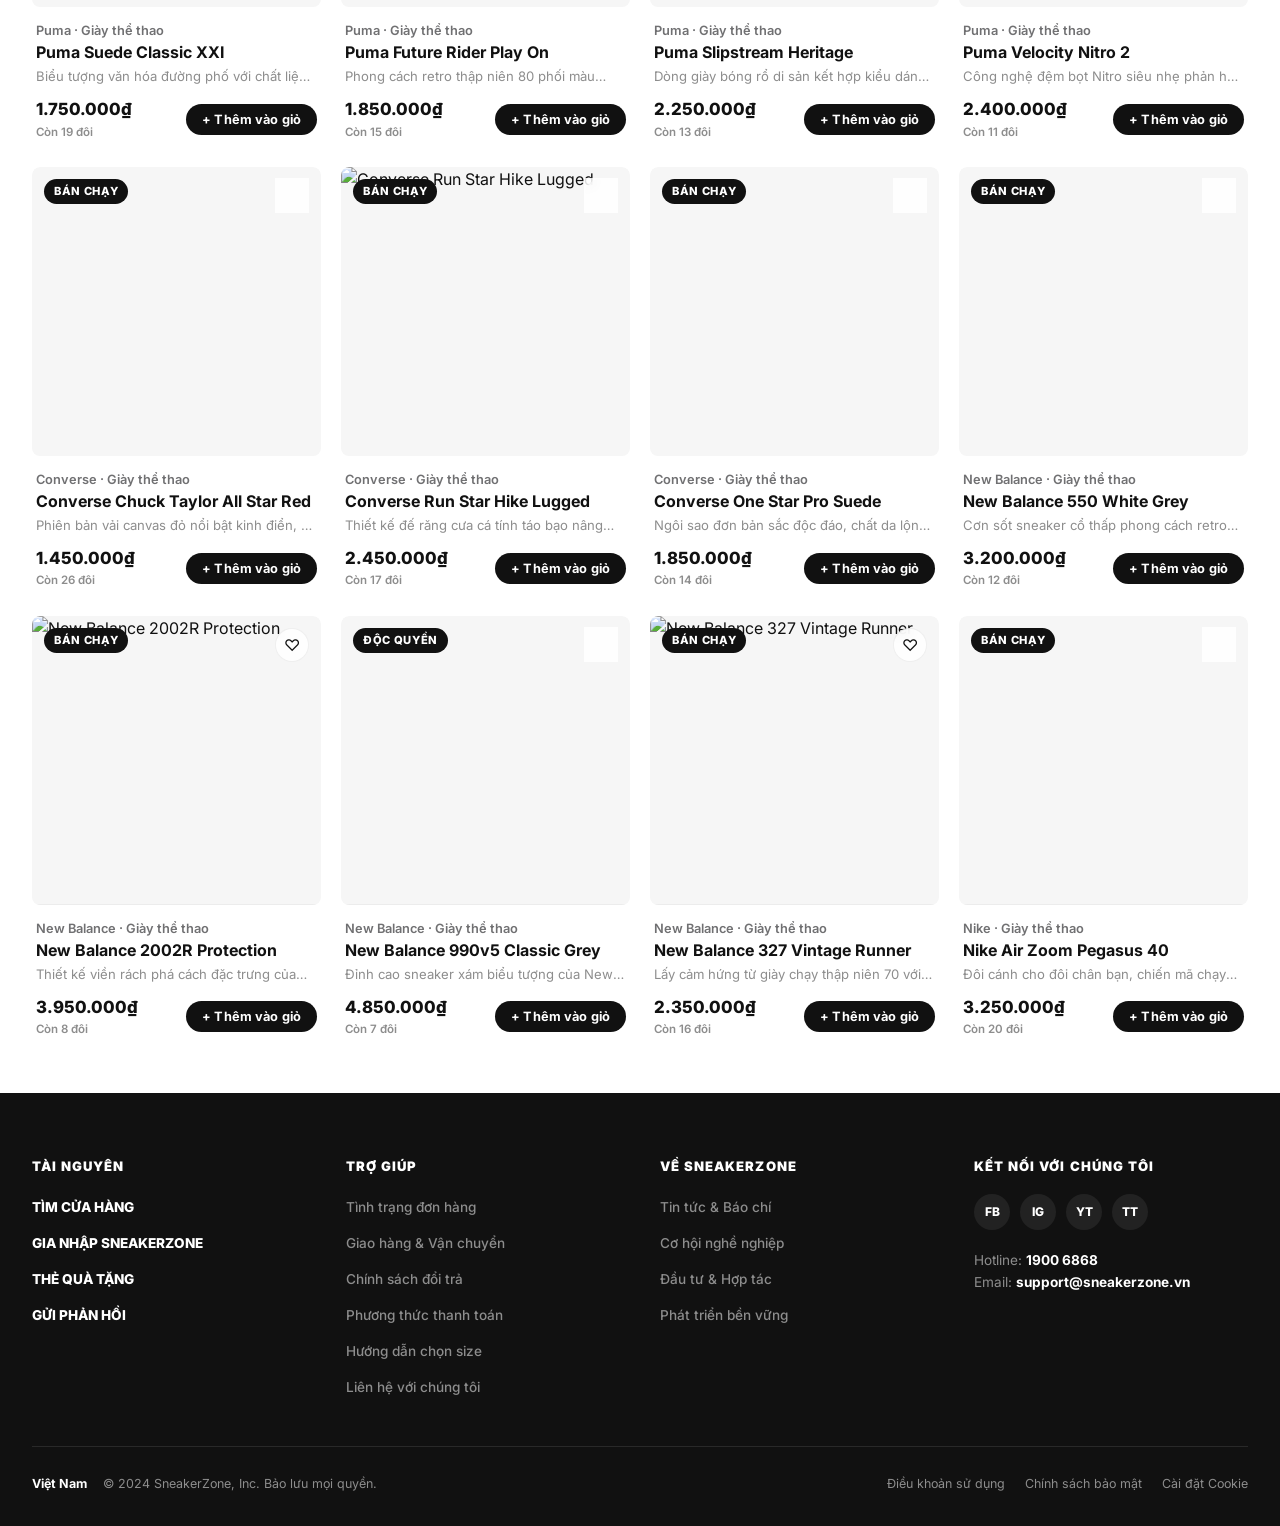
==== commit 8de0127a: "Merge branch 'main' of https://github.com/qtuan28/JSnangcao" ====
--- a/index.html
+++ b/index.html
@@ -42,8 +42,12 @@
       </button>
 
       <!-- Cart Button -->
-      <button class="btn-round-action btn-cart-trigger" id="btnOpenCart" title="Giỏ hàng">
-        <span style="font-size:0.75rem; font-weight:700;">GIỎ</span>
+      <button class="btn-round-action btn-cart-trigger" id="btnOpenCart" title="Giỏ hàng" aria-label="Xem giỏ hàng">
+        <svg class="cart-icon" viewBox="0 0 24 24" fill="none" stroke="currentColor" stroke-width="2" stroke-linecap="round" stroke-linejoin="round" aria-hidden="true">
+          <circle cx="8" cy="21" r="1" fill="currentColor"></circle>
+          <circle cx="19" cy="21" r="1" fill="currentColor"></circle>
+          <path d="M2.05 2.05h2l2.66 12.42a2 2 0 0 0 2 1.58h9.78a2 2 0 0 0 1.95-1.57l1.65-7.43H5.12"></path>
+        </svg>
         <span class="cart-badge" id="cartBadge">0</span>
       </button>
 
--- a/style.css
+++ b/style.css
@@ -244,6 +244,8 @@
   border: 1px solid #2e2e3d;
   transition: var(--transition-fast);
   position: relative;
+  cursor: pointer;
+  padding: 0;
 }
 
 .btn-round-action:hover {
@@ -251,6 +253,22 @@
   border-color: #444455;
   color: #ffffff;
   transform: scale(1.05);
+}
+
+.cart-icon {
+  width: 19px;
+  height: 19px;
+  stroke: currentColor;
+  stroke-width: 2;
+  fill: none;
+  stroke-linecap: round;
+  stroke-linejoin: round;
+  pointer-events: none;
+  transition: transform var(--transition-fast);
+}
+
+.btn-round-action:hover .cart-icon {
+  transform: scale(1.1);
 }
 
 .cart-badge {
@@ -2855,3 +2873,1077 @@
   }
 }
 
+/* ============================================================
+   15. CART & CHECKOUT PAGE (GIỎ HÀNG & HOÀN TẤT THANH TOÁN)
+   ============================================================ */
+.checkout-page-wrap {
+  background: #fafafa;
+  min-height: calc(100vh - 160px);
+  padding: 32px 0 80px;
+}
+
+.checkout-container {
+  max-width: 1240px;
+  margin: 0 auto;
+  padding: 0 24px;
+}
+
+/* Breadcrumb */
+.checkout-breadcrumb {
+  display: flex;
+  align-items: center;
+  gap: 8px;
+  font-size: 0.88rem;
+  color: var(--gray-600);
+  margin-bottom: 24px;
+}
+.checkout-breadcrumb a:hover {
+  color: var(--black);
+  text-decoration: underline;
+}
+.checkout-breadcrumb .sep {
+  color: var(--gray-400);
+}
+.checkout-breadcrumb .current {
+  color: var(--black);
+  font-weight: 700;
+}
+
+/* Page Header */
+.checkout-header {
+  margin-bottom: 32px;
+}
+.checkout-title {
+  font-size: clamp(1.8rem, 3.5vw, 2.5rem);
+  font-weight: 900;
+  letter-spacing: -0.03em;
+  text-transform: uppercase;
+  color: var(--black);
+  line-height: 1.1;
+  margin-bottom: 8px;
+}
+.checkout-subtitle {
+  color: var(--gray-600);
+  font-size: 0.98rem;
+}
+
+/* Grid Layout */
+.checkout-layout {
+  display: grid;
+  grid-template-columns: 1fr 420px;
+  gap: 36px;
+  align-items: flex-start;
+}
+@media (max-width: 1040px) {
+  .checkout-layout {
+    grid-template-columns: 1fr;
+    gap: 32px;
+  }
+}
+
+/* Cards */
+.checkout-card {
+  background: var(--white);
+  border: 1px solid #ededed;
+  border-radius: 18px;
+  padding: 28px;
+  margin-bottom: 24px;
+  box-shadow: 0 4px 20px rgba(0, 0, 0, 0.02);
+  transition: box-shadow var(--transition-fast);
+}
+.checkout-card:hover {
+  box-shadow: 0 8px 30px rgba(0, 0, 0, 0.04);
+}
+
+.card-head {
+  display: flex;
+  align-items: center;
+  justify-content: space-between;
+  padding-bottom: 18px;
+  margin-bottom: 22px;
+  border-bottom: 1.5px solid var(--gray-50);
+}
+.card-head-left {
+  display: flex;
+  align-items: center;
+  gap: 12px;
+}
+.step-number {
+  width: 32px;
+  height: 32px;
+  border-radius: 50%;
+  background: var(--black);
+  color: var(--white);
+  display: flex;
+  align-items: center;
+  justify-content: center;
+  font-weight: 800;
+  font-size: 0.9rem;
+}
+.card-head h2 {
+  font-size: 1.25rem;
+  font-weight: 800;
+  letter-spacing: -0.02em;
+  color: var(--black);
+  margin: 0;
+}
+.card-head-badge {
+  font-size: 0.8rem;
+  font-weight: 700;
+  background: var(--gray-100);
+  padding: 4px 10px;
+  border-radius: 999px;
+  color: var(--gray-800);
+}
+
+/* Empty Cart State */
+.cart-empty-state {
+  text-align: center;
+  padding: 60px 24px;
+  background: var(--white);
+  border-radius: 18px;
+  border: 1px solid #ededed;
+}
+.empty-cart-icon {
+  width: 90px;
+  height: 90px;
+  margin: 0 auto 20px;
+  border-radius: 50%;
+  background: var(--gray-50);
+  display: flex;
+  align-items: center;
+  justify-content: center;
+  font-size: 2.5rem;
+  color: var(--gray-400);
+}
+.cart-empty-state h3 {
+  font-size: 1.5rem;
+  font-weight: 900;
+  margin-bottom: 10px;
+}
+.cart-empty-state p {
+  color: var(--gray-600);
+  max-width: 420px;
+  margin: 0 auto 24px;
+  font-size: 0.95rem;
+}
+.btn-empty-shop {
+  display: inline-flex;
+  align-items: center;
+  gap: 8px;
+  background: var(--black);
+  color: var(--white);
+  font-weight: 800;
+  font-size: 0.95rem;
+  padding: 14px 32px;
+  border-radius: 999px;
+  transition: transform var(--transition-fast), background var(--transition-fast);
+}
+.btn-empty-shop:hover {
+  background: var(--gray-800);
+  transform: translateY(-2px);
+}
+
+/* Cart Items Table / List in Checkout */
+.cart-items-table {
+  display: flex;
+  flex-direction: column;
+  gap: 16px;
+}
+.cart-row-item {
+  display: grid;
+  grid-template-columns: 88px 1fr auto auto;
+  gap: 20px;
+  align-items: center;
+  padding: 16px;
+  background: #fdfdfd;
+  border: 1px solid #f0f0f0;
+  border-radius: 14px;
+  transition: background var(--transition-fast), border-color var(--transition-fast);
+}
+.cart-row-item:hover {
+  background: #ffffff;
+  border-color: #e0e0e0;
+}
+.cart-thumb-img {
+  width: 88px;
+  height: 88px;
+  object-fit: cover;
+  border-radius: 10px;
+  background: var(--gray-50);
+}
+.cart-item-details {
+  display: flex;
+  flex-direction: column;
+  gap: 6px;
+}
+.cart-item-brand {
+  font-size: 0.75rem;
+  font-weight: 700;
+  text-transform: uppercase;
+  letter-spacing: 0.08em;
+  color: var(--gray-600);
+}
+.cart-item-title {
+  font-size: 1.05rem;
+  font-weight: 800;
+  color: var(--black);
+  line-height: 1.25;
+}
+.cart-item-meta {
+  display: flex;
+  align-items: center;
+  gap: 12px;
+  font-size: 0.85rem;
+  color: var(--gray-600);
+}
+.cart-size-pill {
+  background: var(--gray-100);
+  padding: 2px 8px;
+  border-radius: 6px;
+  font-weight: 600;
+  font-size: 0.8rem;
+}
+.cart-unit-price {
+  font-weight: 700;
+  color: var(--black);
+}
+
+/* Quantity Control Box */
+.cart-qty-box {
+  display: inline-flex;
+  align-items: center;
+  background: var(--gray-50);
+  border: 1px solid var(--gray-200);
+  border-radius: 999px;
+  padding: 3px 6px;
+  gap: 4px;
+}
+.btn-qty-action {
+  width: 28px;
+  height: 28px;
+  border-radius: 50%;
+  display: flex;
+  align-items: center;
+  justify-content: center;
+  font-weight: 800;
+  font-size: 1rem;
+  background: var(--white);
+  color: var(--black);
+  border: 1px solid transparent;
+  transition: background var(--transition-fast), color var(--transition-fast);
+}
+.btn-qty-action:hover {
+  background: var(--black);
+  color: var(--white);
+}
+.input-qty-val {
+  width: 36px;
+  text-align: center;
+  font-weight: 800;
+  font-size: 0.95rem;
+  border: none;
+  background: transparent;
+  color: var(--black);
+}
+.input-qty-val:focus {
+  outline: none;
+}
+
+/* Subtotal & Delete */
+.cart-item-right {
+  display: flex;
+  flex-direction: column;
+  align-items: flex-end;
+  gap: 8px;
+}
+.cart-subtotal-val {
+  font-size: 1.15rem;
+  font-weight: 900;
+  color: var(--black);
+}
+.btn-delete-item {
+  color: var(--gray-400);
+  padding: 6px;
+  border-radius: 8px;
+  display: inline-flex;
+  align-items: center;
+  gap: 4px;
+  font-size: 0.82rem;
+  font-weight: 600;
+  transition: color var(--transition-fast), background var(--transition-fast);
+}
+.btn-delete-item:hover {
+  color: var(--danger);
+  background: #fef2f2;
+}
+
+/* Cart Table Footer Actions */
+.cart-footer-bar {
+  display: flex;
+  align-items: center;
+  justify-content: space-between;
+  margin-top: 20px;
+  padding-top: 18px;
+  border-top: 1px solid #f0f0f0;
+  flex-wrap: wrap;
+  gap: 12px;
+}
+.btn-link-action {
+  font-size: 0.9rem;
+  font-weight: 700;
+  color: var(--gray-600);
+  display: inline-flex;
+  align-items: center;
+  gap: 6px;
+  transition: color var(--transition-fast);
+}
+.btn-link-action:hover {
+  color: var(--black);
+}
+.btn-clear-all {
+  color: var(--gray-600);
+  font-size: 0.85rem;
+  font-weight: 600;
+  padding: 6px 12px;
+  border-radius: 8px;
+  border: 1px solid var(--gray-200);
+  transition: all var(--transition-fast);
+}
+.btn-clear-all:hover {
+  color: var(--danger);
+  border-color: var(--danger);
+  background: #fff5f5;
+}
+
+/* Voucher Promo Box */
+.voucher-section {
+  background: #f8fafc;
+  border: 1px dashed #cbd5e1;
+  border-radius: 14px;
+  padding: 18px 20px;
+  margin-top: 22px;
+}
+.voucher-title {
+  font-size: 0.88rem;
+  font-weight: 800;
+  text-transform: uppercase;
+  letter-spacing: 0.05em;
+  color: var(--gray-800);
+  margin-bottom: 12px;
+  display: flex;
+  align-items: center;
+  gap: 8px;
+}
+.voucher-input-group {
+  display: flex;
+  gap: 10px;
+}
+.voucher-input {
+  flex: 1;
+  padding: 12px 16px;
+  border: 1.5px solid #e2e8f0;
+  border-radius: 999px;
+  font-size: 0.9rem;
+  font-weight: 700;
+  text-transform: uppercase;
+  background: var(--white);
+  transition: border-color var(--transition-fast);
+}
+.voucher-input:focus {
+  outline: none;
+  border-color: var(--black);
+}
+.btn-apply-voucher {
+  padding: 12px 24px;
+  background: var(--black);
+  color: var(--white);
+  font-weight: 800;
+  font-size: 0.88rem;
+  border-radius: 999px;
+  transition: background var(--transition-fast);
+}
+.btn-apply-voucher:hover {
+  background: var(--gray-800);
+}
+.voucher-tags-row {
+  display: flex;
+  flex-wrap: wrap;
+  gap: 8px;
+  margin-top: 12px;
+  align-items: center;
+}
+.voucher-hint {
+  font-size: 0.78rem;
+  color: var(--gray-600);
+  font-weight: 600;
+}
+.voucher-pill {
+  font-size: 0.75rem;
+  font-weight: 800;
+  background: var(--white);
+  border: 1px solid #cbd5e1;
+  padding: 4px 10px;
+  border-radius: 6px;
+  cursor: pointer;
+  color: #0f172a;
+  transition: all var(--transition-fast);
+}
+.voucher-pill:hover {
+  border-color: var(--black);
+  background: var(--black);
+  color: var(--white);
+}
+.voucher-applied-banner {
+  display: flex;
+  align-items: center;
+  justify-content: space-between;
+  background: #ecfdf5;
+  border: 1px solid #6ee7b7;
+  padding: 10px 16px;
+  border-radius: 10px;
+  margin-top: 12px;
+  font-size: 0.85rem;
+  color: #065f46;
+  font-weight: 700;
+}
+.btn-remove-voucher {
+  color: #991b1b;
+  font-weight: 800;
+  font-size: 0.8rem;
+  text-decoration: underline;
+  cursor: pointer;
+}
+
+/* Customer Form (Thông tin khách đặt hàng) */
+.user-auto-alert {
+  display: flex;
+  align-items: center;
+  gap: 10px;
+  background: #f1f5f9;
+  border-left: 4px solid var(--black);
+  padding: 12px 16px;
+  border-radius: 8px;
+  margin-bottom: 22px;
+  font-size: 0.88rem;
+  color: #334155;
+}
+.user-auto-alert strong {
+  color: var(--black);
+}
+
+.checkout-form-grid {
+  display: grid;
+  grid-template-columns: 1fr 1fr;
+  gap: 18px;
+}
+@media (max-width: 640px) {
+  .checkout-form-grid {
+    grid-template-columns: 1fr;
+  }
+}
+.checkout-form-full {
+  grid-column: 1 / -1;
+}
+.form-field {
+  display: flex;
+  flex-direction: column;
+  gap: 6px;
+}
+.form-field label {
+  font-size: 0.85rem;
+  font-weight: 700;
+  color: #1e293b;
+}
+.form-field label .req {
+  color: var(--danger);
+}
+.field-input,
+.field-select,
+.field-textarea {
+  width: 100%;
+  padding: 13px 16px;
+  background: #f8fafc;
+  border: 1.5px solid #e2e8f0;
+  border-radius: 10px;
+  font-size: 0.92rem;
+  color: #0f172a;
+  transition: all var(--transition-fast);
+}
+.field-input:focus,
+.field-select:focus,
+.field-textarea:focus {
+  outline: none;
+  background: #ffffff;
+  border-color: var(--black);
+  box-shadow: 0 0 0 3px rgba(17, 17, 17, 0.08);
+}
+.field-input.has-error,
+.field-select.has-error,
+.field-textarea.has-error {
+  border-color: var(--danger);
+  background: #fff5f5;
+}
+.field-error-text {
+  font-size: 0.78rem;
+  color: var(--danger);
+  font-weight: 600;
+  display: none;
+}
+.field-error-text.show {
+  display: block;
+}
+
+/* Shipping & Payment Options */
+.options-selector-grid {
+  display: flex;
+  flex-direction: column;
+  gap: 12px;
+  margin-top: 14px;
+}
+.option-select-card {
+  display: flex;
+  align-items: center;
+  gap: 14px;
+  padding: 16px 20px;
+  border: 1.5px solid #e2e8f0;
+  border-radius: 12px;
+  background: #ffffff;
+  cursor: pointer;
+  transition: all var(--transition-fast);
+  position: relative;
+}
+.option-select-card:hover {
+  border-color: #cbd5e1;
+  background: #fdfdfd;
+}
+.option-select-card.active {
+  border-color: var(--black);
+  background: #fcfcfc;
+  box-shadow: 0 2px 10px rgba(0, 0, 0, 0.05);
+}
+.option-radio-input {
+  width: 20px;
+  height: 20px;
+  accent-color: var(--black);
+  cursor: pointer;
+}
+.option-icon-box {
+  width: 42px;
+  height: 42px;
+  border-radius: 10px;
+  background: var(--gray-50);
+  display: flex;
+  align-items: center;
+  justify-content: center;
+  font-size: 1.25rem;
+}
+.option-details {
+  flex: 1;
+}
+.option-title {
+  font-weight: 800;
+  font-size: 0.95rem;
+  color: var(--black);
+  margin-bottom: 2px;
+}
+.option-desc {
+  font-size: 0.82rem;
+  color: var(--gray-600);
+}
+.option-price-tag {
+  font-weight: 800;
+  font-size: 0.95rem;
+  color: var(--black);
+}
+
+/* VietQR Bank Info Preview Box */
+.vietqr-box-preview {
+  margin-top: 14px;
+  padding: 18px 20px;
+  background: #f8fafc;
+  border: 1.5px dashed #94a3b8;
+  border-radius: 14px;
+  display: flex;
+  gap: 20px;
+  align-items: center;
+}
+@media (max-width: 600px) {
+  .vietqr-box-preview {
+    flex-direction: column;
+    text-align: center;
+  }
+}
+.vietqr-code-img {
+  width: 130px;
+  height: 130px;
+  object-fit: contain;
+  background: var(--white);
+  padding: 6px;
+  border-radius: 10px;
+  border: 1px solid #e2e8f0;
+}
+.vietqr-bank-details {
+  flex: 1;
+  display: flex;
+  flex-direction: column;
+  gap: 6px;
+  font-size: 0.88rem;
+}
+.vietqr-bank-details .bank-name-label {
+  font-weight: 800;
+  font-size: 0.95rem;
+  color: #0f172a;
+}
+.vietqr-row {
+  display: flex;
+  gap: 8px;
+}
+.vietqr-row span:first-child {
+  color: #64748b;
+  min-width: 90px;
+}
+.vietqr-row strong {
+  color: #0f172a;
+}
+
+/* ============================================================
+   ORDER SUMMARY SIDEBAR (CỘT PHẢI - HOÀN TẤT THANH TOÁN)
+   ============================================================ */
+.checkout-summary-wrap {
+  position: sticky;
+  top: 90px;
+}
+.summary-card {
+  background: var(--white);
+  border: 1px solid #ededed;
+  border-radius: 18px;
+  padding: 26px;
+  box-shadow: 0 4px 25px rgba(0, 0, 0, 0.03);
+}
+.summary-header {
+  font-size: 1.25rem;
+  font-weight: 900;
+  letter-spacing: -0.02em;
+  padding-bottom: 16px;
+  margin-bottom: 20px;
+  border-bottom: 1.5px solid var(--gray-100);
+}
+
+/* Mini Item List */
+.summary-mini-list {
+  display: flex;
+  flex-direction: column;
+  gap: 12px;
+  max-height: 240px;
+  overflow-y: auto;
+  padding-right: 6px;
+  margin-bottom: 20px;
+}
+.summary-mini-item {
+  display: flex;
+  align-items: center;
+  gap: 12px;
+  font-size: 0.88rem;
+}
+.summary-mini-thumb {
+  width: 48px;
+  height: 48px;
+  object-fit: cover;
+  border-radius: 8px;
+  background: var(--gray-50);
+}
+.summary-mini-info {
+  flex: 1;
+}
+.summary-mini-name {
+  font-weight: 700;
+  color: var(--black);
+  white-space: nowrap;
+  overflow: hidden;
+  text-overflow: ellipsis;
+  max-width: 190px;
+}
+.summary-mini-qty {
+  font-size: 0.78rem;
+  color: var(--gray-600);
+}
+.summary-mini-price {
+  font-weight: 800;
+  color: var(--black);
+}
+
+/* Calculation Lines */
+.summary-calc-rows {
+  display: flex;
+  flex-direction: column;
+  gap: 12px;
+  padding-top: 16px;
+  border-top: 1px solid #f0f0f0;
+  margin-bottom: 20px;
+}
+.calc-row {
+  display: flex;
+  justify-content: space-between;
+  align-items: center;
+  font-size: 0.92rem;
+  color: var(--gray-600);
+}
+.calc-row.discount-row {
+  color: #059669;
+  font-weight: 700;
+}
+.calc-row-total {
+  display: flex;
+  justify-content: space-between;
+  align-items: baseline;
+  padding-top: 16px;
+  border-top: 2px solid var(--black);
+  margin-top: 6px;
+}
+.calc-row-total span:first-child {
+  font-size: 1.05rem;
+  font-weight: 900;
+  color: var(--black);
+  text-transform: uppercase;
+}
+.calc-total-num {
+  font-size: 1.7rem;
+  font-weight: 900;
+  letter-spacing: -0.02em;
+  color: var(--black);
+}
+
+/* Complete Checkout Button */
+.btn-submit-order {
+  width: 100%;
+  padding: 18px 24px;
+  background: var(--black);
+  color: var(--white);
+  border-radius: 999px;
+  font-size: 1rem;
+  font-weight: 900;
+  letter-spacing: 0.04em;
+  text-transform: uppercase;
+  display: flex;
+  align-items: center;
+  justify-content: center;
+  gap: 10px;
+  transition: all var(--transition-fast);
+  box-shadow: 0 4px 14px rgba(0, 0, 0, 0.15);
+}
+.btn-submit-order:hover {
+  background: #262626;
+  transform: translateY(-2px);
+  box-shadow: 0 8px 20px rgba(0, 0, 0, 0.22);
+}
+.btn-submit-order:disabled {
+  background: var(--gray-400);
+  cursor: not-allowed;
+  transform: none;
+  box-shadow: none;
+}
+
+/* Spinner */
+.spinner-btn {
+  width: 20px;
+  height: 20px;
+  border: 3px solid rgba(255, 255, 255, 0.3);
+  border-radius: 50%;
+  border-top-color: #ffffff;
+  animation: spin 0.8s linear infinite;
+  display: none;
+}
+@keyframes spin {
+  to { transform: rotate(360deg); }
+}
+
+/* Trust Perks in Sidebar */
+.summary-trust-perks {
+  margin-top: 22px;
+  padding-top: 20px;
+  border-top: 1px solid #f0f0f0;
+  display: flex;
+  flex-direction: column;
+  gap: 10px;
+}
+.trust-perk-item {
+  display: flex;
+  align-items: center;
+  gap: 10px;
+  font-size: 0.82rem;
+  color: #475569;
+}
+.trust-perk-icon {
+  font-size: 1rem;
+  color: #0f172a;
+}
+
+/* ============================================================
+   ORDER SUCCESS MODAL (XÁC NHẬN HOÀN TẤT THANH TOÁN)
+   ============================================================ */
+.order-success-overlay {
+  position: fixed;
+  top: 0;
+  left: 0;
+  right: 0;
+  bottom: 0;
+  background: rgba(0, 0, 0, 0.65);
+  backdrop-filter: blur(4px);
+  z-index: 9999;
+  display: flex;
+  align-items: center;
+  justify-content: center;
+  padding: 20px;
+  opacity: 0;
+  visibility: hidden;
+  transition: all 0.3s ease;
+}
+.order-success-overlay.open {
+  opacity: 1;
+  visibility: visible;
+}
+.order-success-modal {
+  background: var(--white);
+  border-radius: 24px;
+  max-width: 680px;
+  width: 100%;
+  max-height: 90vh;
+  overflow-y: auto;
+  padding: 36px 32px;
+  box-shadow: 0 25px 60px rgba(0, 0, 0, 0.25);
+  transform: scale(0.92);
+  transition: transform 0.3s cubic-bezier(0.34, 1.56, 0.64, 1);
+  text-align: center;
+}
+.order-success-overlay.open .order-success-modal {
+  transform: scale(1);
+}
+
+.success-icon-wrap {
+  width: 76px;
+  height: 76px;
+  background: #10b981;
+  color: var(--white);
+  border-radius: 50%;
+  display: flex;
+  align-items: center;
+  justify-content: center;
+  font-size: 2.2rem;
+  font-weight: 900;
+  margin: 0 auto 18px;
+  box-shadow: 0 10px 25px rgba(16, 185, 129, 0.35);
+  animation: popInSuccess 0.5s cubic-bezier(0.175, 0.885, 0.32, 1.275);
+}
+@keyframes popInSuccess {
+  0% { transform: scale(0); }
+  70% { transform: scale(1.15); }
+  100% { transform: scale(1); }
+}
+
+.success-modal-title {
+  font-size: 1.8rem;
+  font-weight: 900;
+  letter-spacing: -0.03em;
+  text-transform: uppercase;
+  color: var(--black);
+  margin-bottom: 8px;
+}
+.success-modal-sub {
+  color: var(--gray-600);
+  font-size: 0.95rem;
+  max-width: 460px;
+  margin: 0 auto 24px;
+}
+
+/* Order Details Card in Modal */
+.order-receipt-card {
+  background: #f8fafc;
+  border: 1px solid #e2e8f0;
+  border-radius: 16px;
+  padding: 20px;
+  text-align: left;
+  margin-bottom: 24px;
+}
+.receipt-row-top {
+  display: flex;
+  justify-content: space-between;
+  align-items: center;
+  padding-bottom: 14px;
+  border-bottom: 1px solid #e2e8f0;
+  margin-bottom: 14px;
+}
+.receipt-order-id {
+  font-size: 1rem;
+  font-weight: 900;
+  color: var(--black);
+}
+.btn-copy-code {
+  font-size: 0.78rem;
+  font-weight: 700;
+  padding: 4px 10px;
+  border-radius: 6px;
+  border: 1px solid #cbd5e1;
+  background: var(--white);
+  cursor: pointer;
+  transition: all var(--transition-fast);
+}
+.btn-copy-code:hover {
+  background: var(--black);
+  color: var(--white);
+}
+.receipt-grid-info {
+  display: grid;
+  grid-template-columns: 1fr 1fr;
+  gap: 12px;
+  font-size: 0.86rem;
+  margin-bottom: 16px;
+}
+@media (max-width: 520px) {
+  .receipt-grid-info {
+    grid-template-columns: 1fr;
+  }
+}
+.receipt-info-item span {
+  color: #64748b;
+  display: block;
+  font-size: 0.78rem;
+  margin-bottom: 2px;
+}
+.receipt-info-item strong {
+  color: #0f172a;
+}
+
+/* Items in Receipt */
+.receipt-items-list {
+  border-top: 1px solid #e2e8f0;
+  padding-top: 14px;
+  display: flex;
+  flex-direction: column;
+  gap: 8px;
+}
+.receipt-item-line {
+  display: flex;
+  justify-content: space-between;
+  font-size: 0.88rem;
+}
+.receipt-total-line {
+  display: flex;
+  justify-content: space-between;
+  align-items: center;
+  padding-top: 12px;
+  border-top: 1.5px solid #0f172a;
+  margin-top: 8px;
+  font-size: 1.1rem;
+  font-weight: 900;
+  color: #0f172a;
+}
+
+/* QR Code Section inside Modal */
+.modal-vietqr-card {
+  background: #eff6ff;
+  border: 1.5px solid #bfdbfe;
+  border-radius: 14px;
+  padding: 16px 20px;
+  display: flex;
+  align-items: center;
+  gap: 18px;
+  text-align: left;
+  margin-bottom: 24px;
+}
+@media (max-width: 520px) {
+  .modal-vietqr-card {
+    flex-direction: column;
+    text-align: center;
+  }
+}
+.modal-vietqr-img {
+  width: 120px;
+  height: 120px;
+  object-fit: contain;
+  background: var(--white);
+  border-radius: 8px;
+  padding: 4px;
+}
+
+/* Modal Action Buttons */
+.modal-actions-group {
+  display: flex;
+  gap: 12px;
+  justify-content: center;
+  flex-wrap: wrap;
+}
+.btn-print-receipt {
+  padding: 13px 24px;
+  background: var(--white);
+  color: var(--black);
+  border: 1.5px solid var(--black);
+  font-weight: 800;
+  font-size: 0.9rem;
+  border-radius: 999px;
+  transition: all var(--transition-fast);
+}
+.btn-print-receipt:hover {
+  background: var(--gray-50);
+}
+.btn-continue-shopping {
+  padding: 13px 28px;
+  background: var(--black);
+  color: var(--white);
+  font-weight: 800;
+  font-size: 0.9rem;
+  border-radius: 999px;
+  transition: all var(--transition-fast);
+}
+.btn-continue-shopping:hover {
+  background: var(--gray-800);
+}
+
+/* ============================================================
+   ADMIN ORDERS TAB STYLING
+   ============================================================ */
+.order-status-badge {
+  display: inline-block;
+  padding: 4px 10px;
+  border-radius: 999px;
+  font-size: 0.76rem;
+  font-weight: 800;
+  text-transform: uppercase;
+}
+.order-status-pending {
+  background: #fef3c7;
+  color: #92400e;
+}
+.order-status-processing {
+  background: #e0e7ff;
+  color: #3730a3;
+}
+.order-status-shipping {
+  background: #e0f2fe;
+  color: #0369a1;
+}
+.order-status-completed {
+  background: #d1fae5;
+  color: #065f46;
+}
+.order-status-cancelled {
+  background: #fee2e2;
+  color: #991b1b;
+}
+
+@media print {
+  body * {
+    visibility: hidden;
+  }
+  .order-receipt-card,
+  .order-receipt-card * {
+    visibility: visible;
+  }
+  .order-receipt-card {
+    position: absolute;
+    left: 0;
+    top: 0;
+    width: 100%;
+  }
+}
+
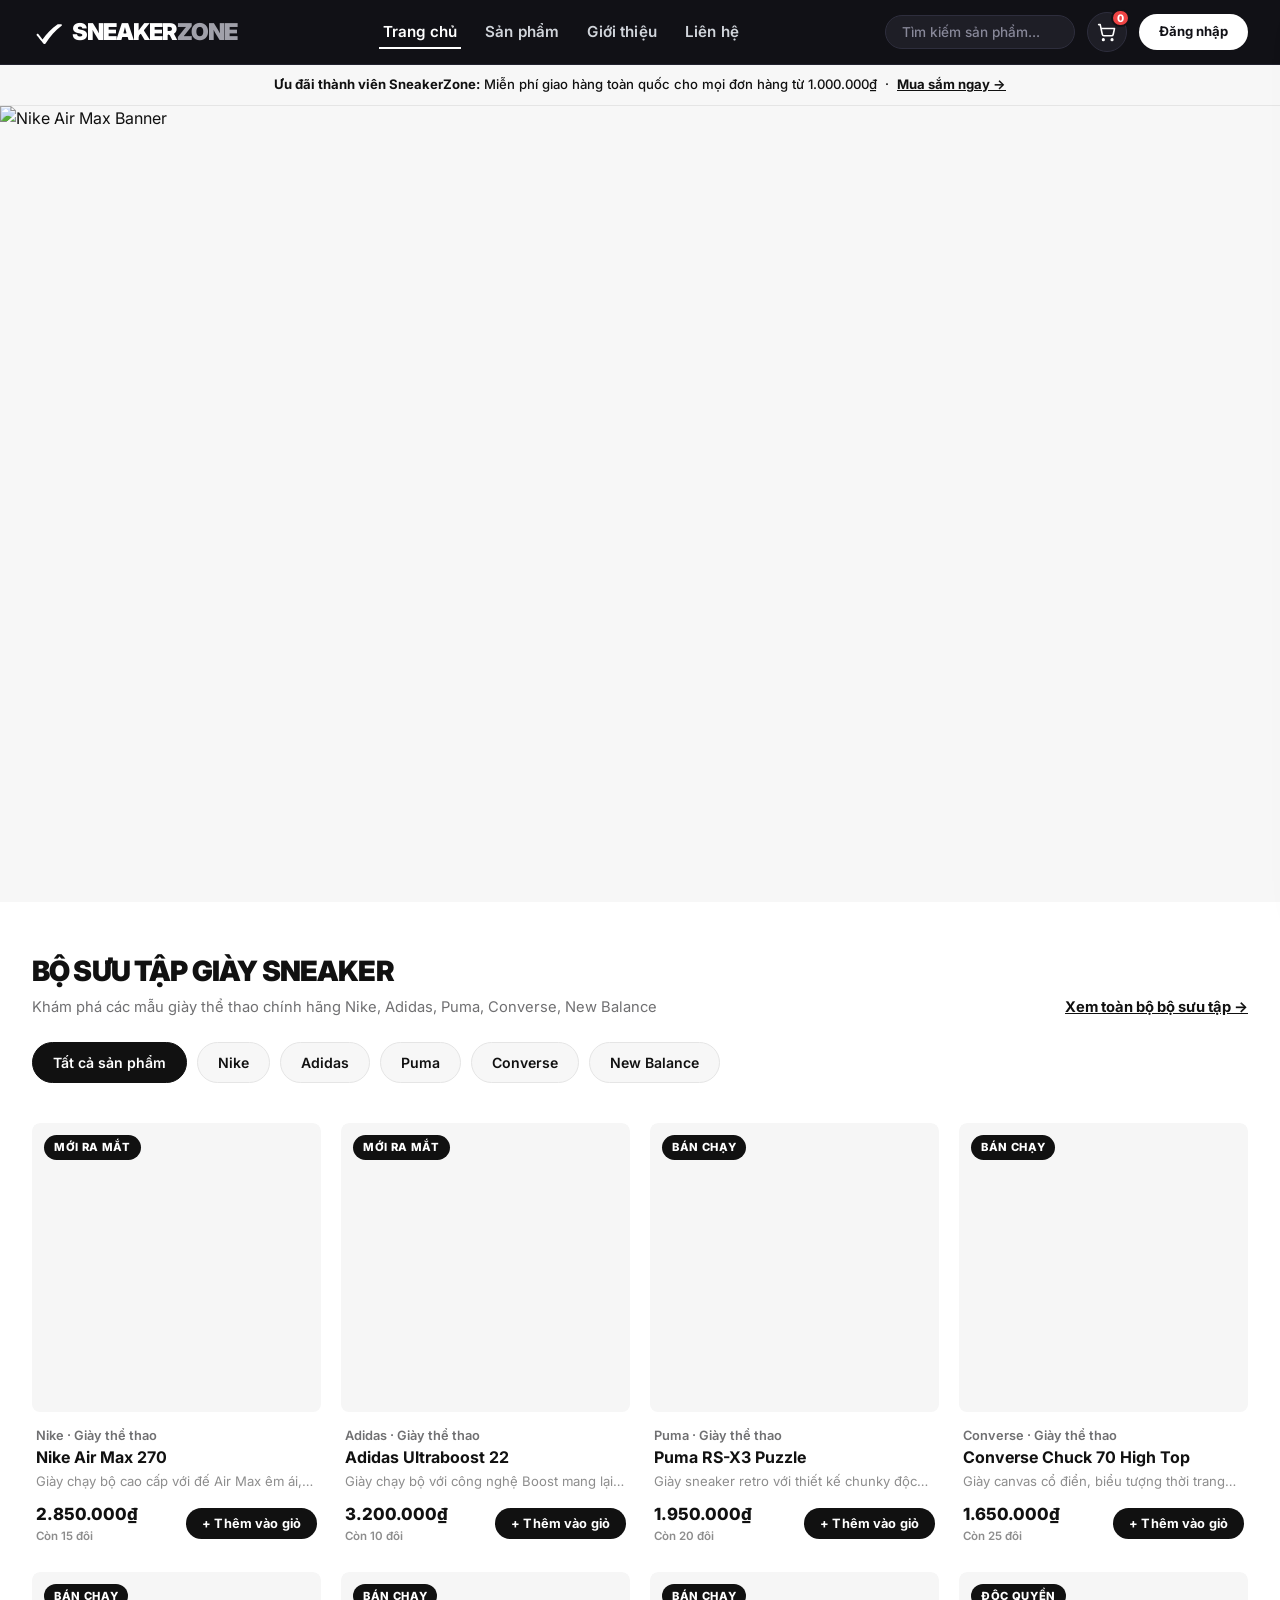
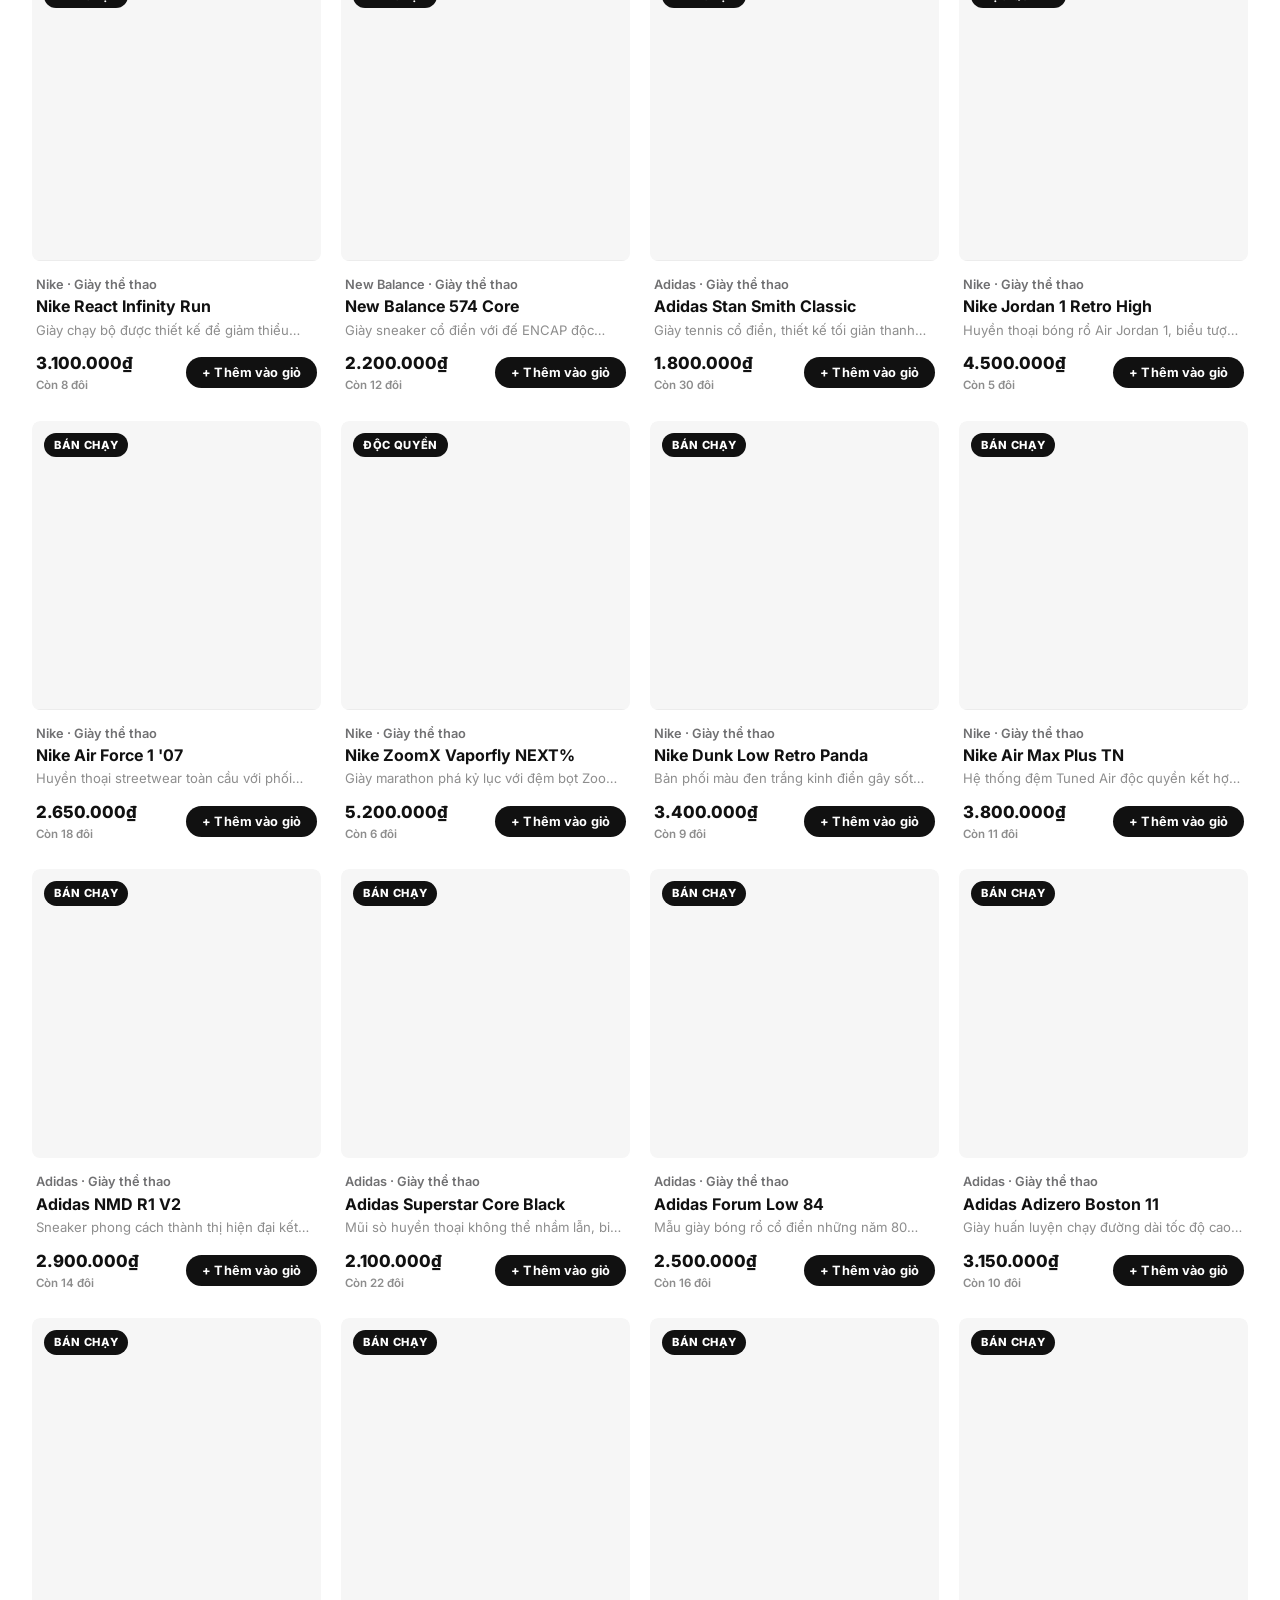
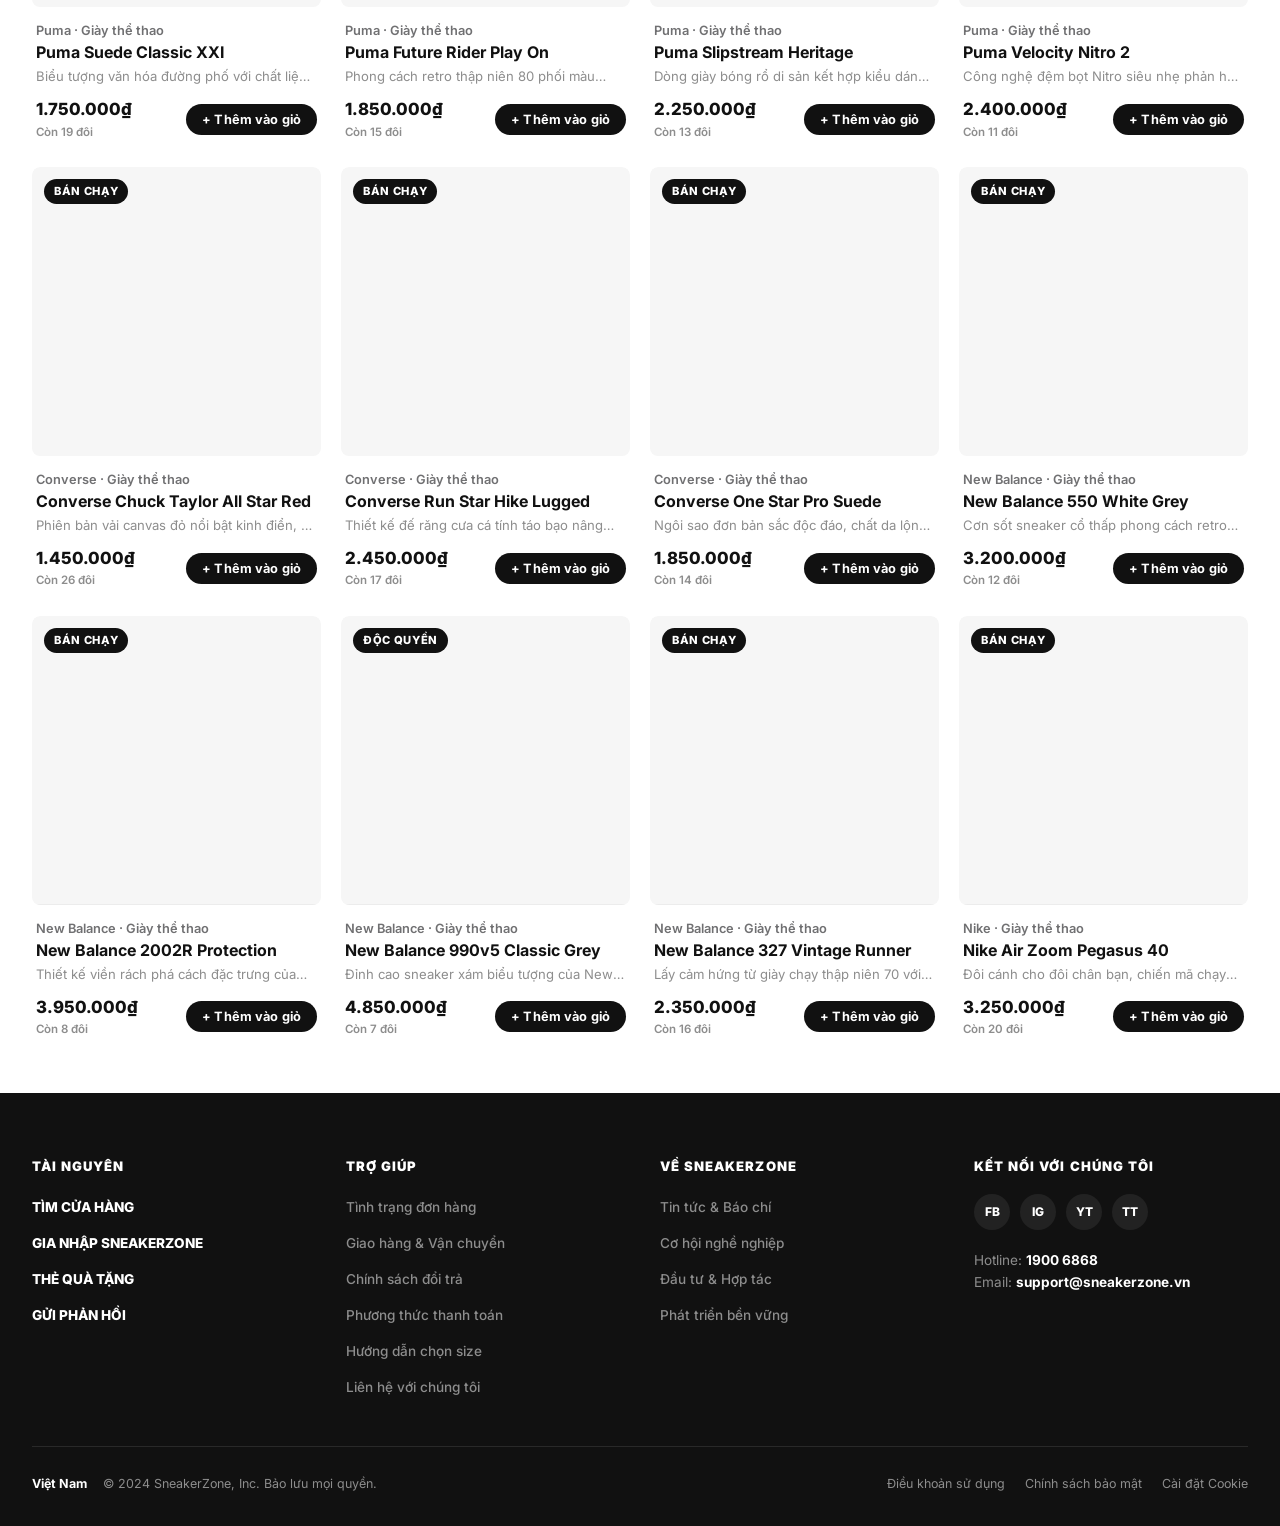
==== commit 8992883b: "Mô tả thay đổi" ====
--- a/index.html
+++ b/index.html
@@ -35,11 +35,7 @@
         <input type="text" id="headerSearchInput" placeholder="Tìm kiếm sản phẩm..." autocomplete="off" />
       </div>
 
-      <!-- Wishlist Button -->
-      <button class="btn-round-action btn-wishlist-trigger" id="btnOpenWishlist" title="Mục yêu thích">
-        <span style="font-size:1.15rem; line-height:1;">♡</span>
-        <span class="cart-badge wishlist-badge" id="wishlistBadge">0</span>
-      </button>
+
 
       <!-- Cart Button -->
       <button class="btn-round-action btn-cart-trigger" id="btnOpenCart" title="Giỏ hàng" aria-label="Xem giỏ hàng">
@@ -87,23 +83,6 @@
   </div>
 </aside>
 
-<!-- ========== WISHLIST SIDEBAR ========== -->
-<div class="cart-overlay wishlist-overlay" id="wishlistOverlay"></div>
-<aside class="cart-sidebar wishlist-sidebar" id="wishlistSidebar">
-  <div class="cart-header">
-    <h3>Mục yêu thích (<span id="wishlistCountHeader">0</span>)</h3>
-    <button class="btn-close-cart" id="btnCloseWishlist" title="Đóng">✕</button>
-  </div>
-  <div class="cart-items" id="wishlistItemsContainer"></div>
-  <div class="cart-footer" id="wishlistFooter" style="display:none;">
-    <button class="btn-primary" id="btnAddAllWishlistToCart" style="width:100%; justify-content:center; padding:14px; margin-bottom:10px;">
-      + Thêm tất cả vào giỏ hàng
-    </button>
-    <button class="btn-clear-wishlist" id="btnClearWishlist" style="width:100%; padding:10px; background:transparent; border:1px solid var(--gray-200); border-radius:var(--radius-pill); font-weight:700; color:var(--gray-600); cursor:pointer;">
-      Xóa tất cả yêu thích
-    </button>
-  </div>
-</aside>
 
 
 <!-- ========== FULL-WIDTH HERO BANNER ========== -->
--- a/style.css
+++ b/style.css
@@ -898,104 +898,6 @@
   z-index: 2;
 }
 
-/* Wishlist Button */
-.product-wishlist {
-  position: absolute;
-  top: 12px;
-  right: 12px;
-  width: 34px;
-  height: 34px;
-  border-radius: 50%;
-  background: rgba(255,255,255,0.85);
-  backdrop-filter: blur(6px);
-  display: flex;
-  align-items: center;
-  justify-content: center;
-  font-size: 1rem;
-  color: var(--black);
-  z-index: 2;
-  transition: var(--transition-fast);
-  border: 1px solid rgba(0,0,0,0.06);
-}
-
-.product-wishlist:hover {
-  background: var(--white);
-  transform: scale(1.1);
-}
-
-.product-wishlist.active {
-  color: #e11d48 !important;
-  background: #ffffff;
-  box-shadow: 0 4px 12px rgba(225, 29, 72, 0.2);
-}
-
-/* Wishlist Badge on Header */
-.wishlist-badge {
-  background: #e11d48 !important;
-}
-
-/* Detail Page Wishlist Button */
-.btn-wishlist-detail {
-  width: 100%;
-  padding: 15px;
-  background: #ffffff;
-  color: #0f172a;
-  border: 1.5px solid #e2e8f0;
-  border-radius: 30px;
-  font-weight: 800;
-  font-size: 1rem;
-  cursor: pointer;
-  transition: all 0.25s;
-  display: flex;
-  align-items: center;
-  justify-content: center;
-  gap: 8px;
-}
-
-.btn-wishlist-detail:hover {
-  border-color: #e11d48;
-  color: #e11d48;
-  background: #fff1f2;
-}
-
-.btn-wishlist-detail.active {
-  border-color: #e11d48;
-  background: #fff1f2;
-  color: #e11d48;
-}
-
-/* Wishlist Sidebar & Overlay */
-.wishlist-sidebar {
-  position: fixed;
-  top: 0;
-  right: -480px;
-  width: 440px;
-  height: 100vh;
-  background: var(--white);
-  border-left: 1px solid var(--gray-100);
-  z-index: 2001;
-  display: flex;
-  flex-direction: column;
-  transition: right 0.35s cubic-bezier(0.4, 0, 0.2, 1);
-  box-shadow: var(--shadow-lg);
-}
-
-.wishlist-sidebar.open {
-  right: 0;
-}
-
-.wishlist-overlay {
-  position: fixed;
-  inset: 0;
-  z-index: 2000;
-  background: rgba(0,0,0,0.5);
-  backdrop-filter: blur(4px);
-  display: none;
-}
-
-.wishlist-overlay.open {
-  display: block;
-}
 
 
 /* Size Chips – slide up on hover */
@@ -1711,11 +1613,14 @@
 .toast-container {
   position: fixed;
   bottom: 24px;
-  right: 24px;
+  left: 24px;
+  right: auto;
   z-index: 9999;
   display: flex;
   flex-direction: column;
   gap: 10px;
+  pointer-events: none;
+  max-width: calc(100vw - 48px);
 }
 
 .toast {
@@ -1726,25 +1631,62 @@
   font-size: 0.88rem;
   font-weight: 600;
   min-width: 260px;
-  box-shadow: var(--shadow-md);
-  animation: slideInToast 0.3s ease;
+  max-width: 440px;
+  box-shadow: 0 10px 25px rgba(0, 0, 0, 0.25);
+  animation: slideInToast 0.3s cubic-bezier(0.16, 1, 0.3, 1);
   display: flex;
   align-items: center;
   gap: 10px;
+  pointer-events: auto;
+  cursor: pointer;
+  user-select: none;
+  transition: transform 0.2s ease, opacity 0.25s ease;
+}
+
+.toast:hover {
+  transform: translateY(-2px);
 }
 
 .toast.error {
   background: var(--danger);
+}
+
+.toast.toast-exit {
+  animation: slideOutToast 0.25s ease forwards;
+  pointer-events: none;
 }
 
 @keyframes slideInToast {
   from {
     opacity: 0;
-    transform: translateX(40px);
+    transform: translateX(-40px);
   }
   to {
     opacity: 1;
     transform: translateX(0);
+  }
+}
+
+@keyframes slideOutToast {
+  from {
+    opacity: 1;
+    transform: translateX(0);
+  }
+  to {
+    opacity: 0;
+    transform: translateX(-40px);
+  }
+}
+
+@media (max-width: 600px) {
+  .toast-container {
+    left: 16px;
+    bottom: 16px;
+    right: 16px;
+  }
+  .toast {
+    min-width: 0;
+    width: 100%;
   }
 }
 
@@ -2814,6 +2756,12 @@
   opacity: 0.92;
   transform: translateY(-2px);
   box-shadow: 0 8px 24px rgba(79, 70, 229, 0.25);
+}
+
+
+.detail-stock-badge.out-of-stock {
+  background: #fee2e2;
+  color: #b91c1c;
 }
 
 /* Perks */
